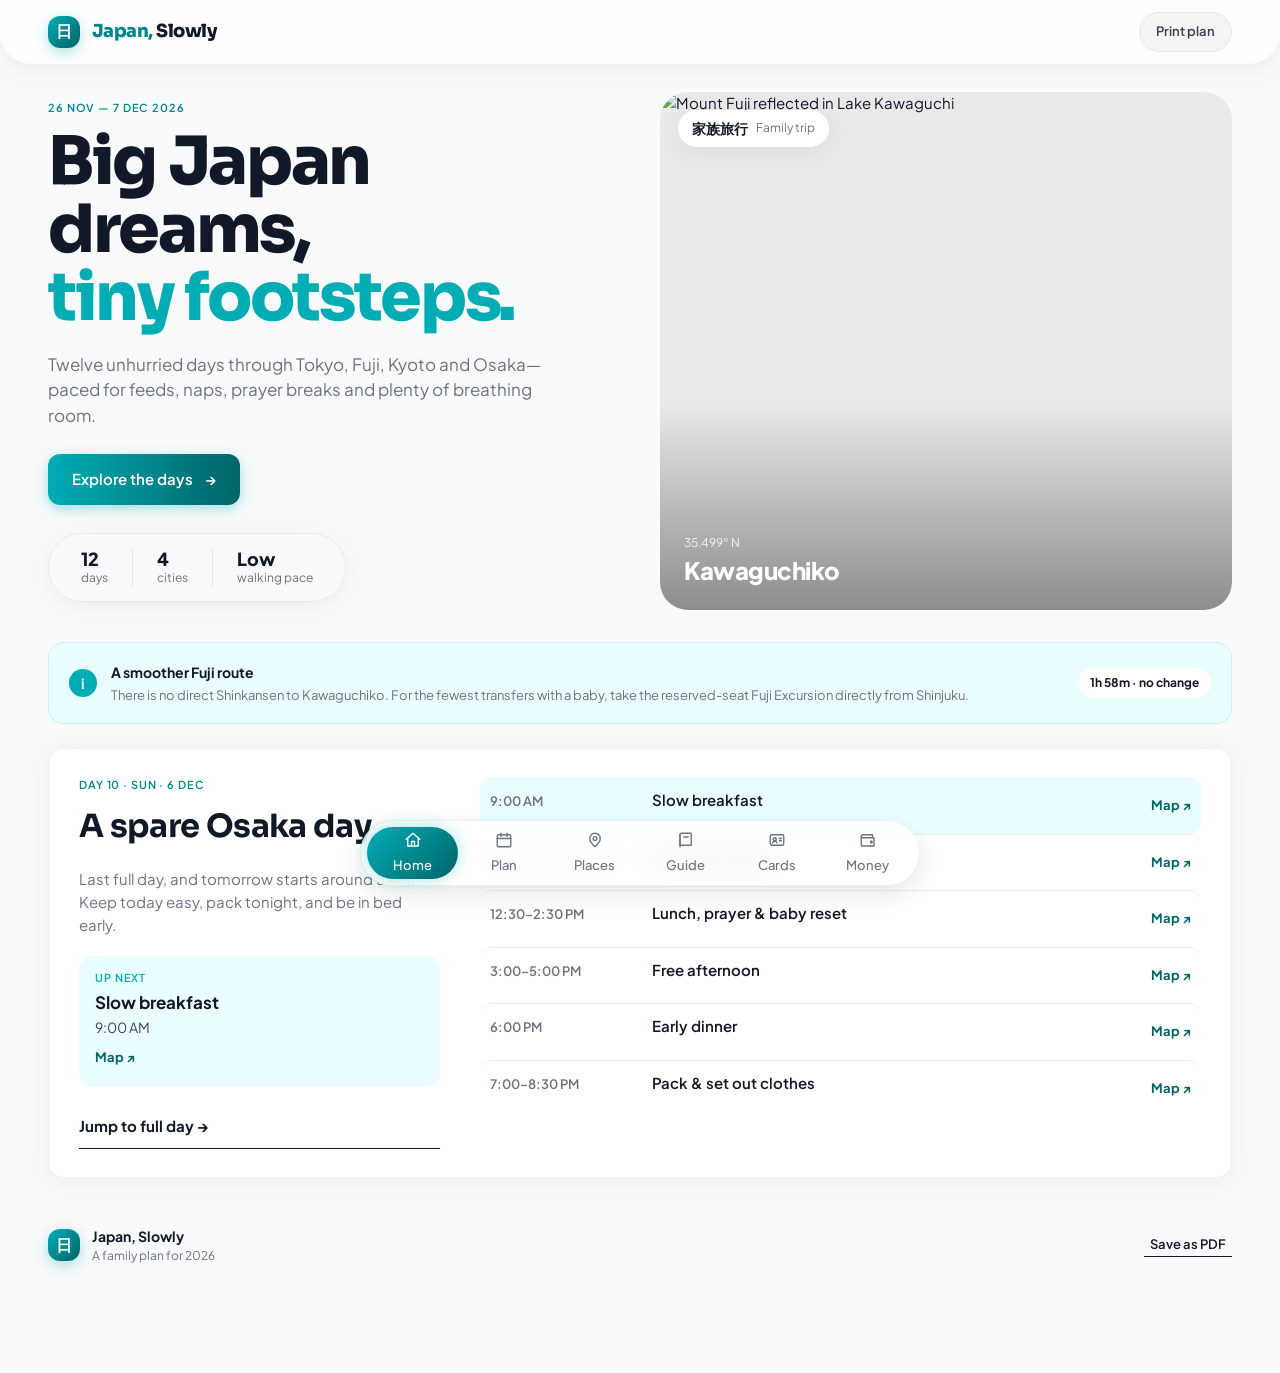
==== index.html @ 08ae342c "Sync itinerary with confirmed bookings Fix MU523 departure (9:10 AM), terminals, Kyoto check-in meth" ====
<!DOCTYPE html>
<html lang="en">
<head>
  <meta charset="UTF-8">
  <meta name="viewport" content="width=device-width, initial-scale=1.0">
  <meta name="description" content="A relaxed, baby-friendly Japan family itinerary for Tokyo, Mount Fuji, Kyoto and Osaka.">
  <title>Japan, Slowly — Family Itinerary</title>
  <link rel="preconnect" href="https://fonts.googleapis.com">
  <link rel="preconnect" href="https://fonts.gstatic.com" crossorigin>
  <link href="https://fonts.googleapis.com/css2?family=Plus+Jakarta+Sans:wght@400;500;600;700;800&family=Sora:wght@600;700;800&display=swap" rel="stylesheet">
  <link rel="stylesheet" href="styles.css">
  <link rel="stylesheet" href="today.css">
  <link rel="stylesheet" href="cards.css">
  <link rel="stylesheet" href="expenses.css">
  <link rel="stylesheet" href="pwa.css">
  <link rel="stylesheet" href="nav.css">
  <link rel="stylesheet" href="https://unpkg.com/leaflet@1.9.4/dist/leaflet.css">
  <link rel="stylesheet" href="https://unpkg.com/maplibre-gl@4.7.1/dist/maplibre-gl.css">
  <link rel="stylesheet" href="ds.css">
  <link rel="stylesheet" href="map.css">
  <link rel="manifest" href="manifest.webmanifest">
  <meta name="theme-color" content="#ffffff">
  <link rel="apple-touch-icon" href="icons/icon-180.png">
  <meta name="apple-mobile-web-app-capable" content="yes">
  <meta name="apple-mobile-web-app-title" content="Japan, Slowly">
</head>
<body>
  <header class="site-header">
    <a class="brand" href="#home" aria-label="Japan, Slowly home">
      <span class="brand-mark">日</span>
      <span class="brand-word"><b>Japan,</b> Slowly</span>
    </a>
    <nav aria-label="Primary navigation">
      <button class="print-button" type="button" data-print>Print plan</button>
    </nav>
  </header>

  <main id="top">
    <div class="page" id="page-home" data-page="home" tabindex="-1" hidden>
    <section class="hero">
      <div class="hero-copy">
        <p class="eyebrow"><span></span> 26 Nov — 7 Dec 2026</p>
        <h1>Big Japan dreams,<br><em>tiny footsteps.</em></h1>
        <p class="hero-intro">Twelve unhurried days through Tokyo, Fuji, Kyoto and Osaka—paced for feeds, naps, prayer breaks and plenty of breathing room.</p>
        <div class="hero-actions">
          <a class="primary-button" href="#plan">Explore the days <span aria-hidden="true">→</span></a>
        </div>
        <dl class="trip-stats">
          <div><dt>12</dt><dd>days</dd></div>
          <div><dt>4</dt><dd>cities</dd></div>
          <div><dt>Low</dt><dd>walking pace</dd></div>
        </dl>
      </div>
      <div class="hero-visual">
        <img src="https://unsplash.com/photos/J_7o0_1S-PM/download?force=true&w=1500" alt="Mount Fuji reflected in Lake Kawaguchi" fetchpriority="high">
        <div class="stamp" aria-hidden="true"><span>家族旅行</span><small>Family trip</small></div>
        <div class="photo-label"><span>35.499° N</span><strong>Kawaguchiko</strong></div>
      </div>
    </section>

    <section class="notice" aria-label="Important route correction">
      <span class="notice-icon" aria-hidden="true">i</span>
      <div><strong>A smoother Fuji route</strong><p>There is no direct Shinkansen to Kawaguchiko. For the fewest transfers with a baby, take the reserved-seat Fuji Excursion directly from Shinjuku.</p></div>
      <span class="notice-meta">1h 58m · no change</span>
    </section>

    <section class="today-section" id="today" data-today-root></section>

    </div>

    <div class="page" id="page-plan" data-page="plan" tabindex="-1" hidden>
    <section class="itinerary-section" id="itinerary">
      <div class="section-heading">
        <div><p class="eyebrow"><span></span> Your day-by-day</p><h2>Room to wander.<br>Time to rest.</h2></div>
        <p>Pick a day, or swipe left and right. Timings are intentionally generous, with one main area at a time and built-in reset windows.</p>
      </div>

      <div class="day-picker">
        <div class="rail-wrap">
          <button type="button" class="rail-arrow rail-prev" data-rail-prev aria-label="Show earlier days" hidden>‹</button>
          <div class="day-rail" data-day-rail role="tablist" aria-label="Choose a day"></div>
          <button type="button" class="rail-arrow rail-next" data-rail-next aria-label="Show later days">›</button>
        </div>
        <p class="rail-hint" data-rail-hint><span class="hint-hand" aria-hidden="true">👆</span> Swipe sideways or tap the arrows to see all 12 days</p>
      </div>

      <div class="days-list" data-days></div>

      <div class="day-pager">
        <button type="button" class="pager-btn" data-day-prev>← Previous day</button>
        <span class="pager-count" data-day-count aria-live="polite"></span>
        <button type="button" class="pager-btn pager-next" data-day-next>Next day →</button>
      </div>
    </section>

    </div>

    <div class="page" id="page-places" data-page="places" tabindex="-1" hidden>
    <section class="places-section" id="places">
      <div class="section-heading">
        <div><p class="eyebrow"><span></span> Choose your own adventure</p><h2>Save now.<br>Decide later.</h2></div>
        <p>Browse every main stop plus optional ideas for free time. Save favourites on this device, then choose only what suits the weather, energy and baby’s rhythm that day.</p>
      </div>

      <div class="place-controls">
        <div class="control-group" role="group" aria-label="Filter places by destination">
          <span>Destination</span>
          <button class="place-filter active" type="button" data-place-region="all">All</button>
          <button class="place-filter" type="button" data-place-region="tokyo">Tokyo</button>
          <button class="place-filter" type="button" data-place-region="fuji">Fuji</button>
          <button class="place-filter" type="button" data-place-region="kyoto">Kyoto</button>
          <button class="place-filter" type="button" data-place-region="osaka">Osaka</button>
          <button class="place-filter" type="button" data-place-region="nara">Nara</button>
        </div>
        <div class="control-group" role="group" aria-label="Filter places by trip fit">
          <span>Show me</span>
          <button class="place-filter active" type="button" data-place-kind="all">Everything</button>
          <button class="place-filter" type="button" data-place-kind="planned">In the plan</button>
          <button class="place-filter" type="button" data-place-kind="spare">If there’s time</button>
          <button class="place-filter" type="button" data-place-kind="rain">Rainy day</button>
          <button class="place-filter" type="button" data-place-kind="saved">Saved</button>
        </div>
        <p class="saved-total" aria-live="polite"><strong data-saved-count>0</strong> places saved</p>
      </div>

      <div class="decision-strip">
        <article><span>Good energy</span><p>Choose one major sight plus one nearby café, park or shopping stop.</p></article>
        <article><span>Rainy day</span><p>Filter “Rainy day” and favour stations, museums, malls and department-store baby rooms.</p></article>
        <article><span>Tired day</span><p>Pick the closest saved place—or skip sightseeing. The buffer days are allowed to stay empty.</p></article>
      </div>

      <div class="places-grid" data-places></div>
      <p class="places-empty" data-places-empty hidden>No places match these filters yet. Try another destination or view everything.</p>
    </section>

    </div>

    <div class="page" id="page-guide" data-page="guide" tabindex="-1" hidden>
    <section class="tickets-section" id="tickets">
      <div class="section-heading">
        <div><p class="eyebrow"><span></span> Tickets to book</p><h2>Book early.<br>Board easily.</h2></div>
        <p>Every reserved-seat ride on your trip, with what to book, where, and roughly when sales open. Sales windows are usually one month ahead; confirm each on the booking site.</p>
      </div>
      <div class="ticket-grid">
        <article class="ticket-card"><span class="ticket-date">Fri 27 Nov · Day 01</span><h3>Narita T2 → Nippori</h3><span class="ticket-badge buy">Buy on the day</span><p><strong>Keisei Skyliner</strong>, about 40 minutes to Nippori, then the JR Joban Line to Kameari. Buy at the Keisei counter in the arrivals hall, or book online first. Every seat is reserved, so ask for seats together.</p></article>
        <article class="ticket-card"><span class="ticket-date">Tue 1 Dec · Day 05</span><h3>Shinjuku → Kawaguchiko</h3><span class="ticket-badge now">Book now</span><p><strong>Fuji Excursion</strong>, 9:30 AM, about 2 hours, reserved seats only. Book on JR East Train Reservation (sales open about one month ahead). Board at JR Shinjuku Station and allow 20 minutes to find the platform.</p></article>
        <article class="ticket-card"><span class="ticket-date">Tue 1 Dec · Day 05</span><h3>Rental car at Kawaguchiko</h3><span class="ticket-badge now">Book now</span><p><strong>Toyota Rent a Car.</strong> Reserve a 7-seat van with an infant seat and ETC card, and bring an International Driving Permit or Japanese licence translation. Return it at Kawaguchiko on 2 Dec.</p></article>
        <article class="ticket-card"><span class="ticket-date">Wed 2 Dec · Day 06</span><h3>Kawaguchiko → Mishima bus</h3><span class="ticket-badge now">Book now</span><p><strong>Fujikyu highway bus.</strong> About 1 h 30 min, adult ¥2,500 on the web (¥2,700 elsewhere). Every seat is reserved and sales open one month ahead, which is 2 Nov. Book on Fujiyama Connect, call 0555-73-8181, or use the counter at Kawaguchiko Station. One bag per person goes under the floor. Reserve a seat for the baby.</p></article>
        <article class="ticket-card"><span class="ticket-date">Wed 2 Dec · Day 06</span><h3>Mishima → Kyoto</h3><span class="ticket-badge now">Book now</span><p><strong>Tokaido Shinkansen.</strong> Book reserved seats on SmartEX or the JR Central site, usually opening about one month ahead. Pick a Hikari if one stops at Mishima; Kodama is slower. Reserve seats with luggage space.</p></article>
        <article class="ticket-card"><span class="ticket-date">Fri 4 Dec · Day 08</span><h3>Kyoto → Osaka</h3><span class="ticket-badge day">Buy on the day</span><p><strong>JR Special Rapid</strong> from Kyoto Station, about 30 minutes, no reservation. Or take the Shinkansen to Shin-Osaka for about 15 minutes. Use the Suica card for either.</p></article>
        <article class="ticket-card"><span class="ticket-date">Mon 7 Dec · Day 11</span><h3>Shin-Osaka → Tokyo</h3><span class="ticket-badge now">Book now</span><p><strong>Nozomi, 6:30–7:00 AM</strong>, about 2.5 hours, roughly ¥14,000 each. Book on SmartEX when sales open, and reserve seats with luggage space.</p></article>
        <article class="ticket-card"><span class="ticket-date">Mon 7 Dec · Day 11</span><h3>Tokyo → Narita</h3><span class="ticket-badge now">Book now</span><p><strong>Narita Express</strong>, about 1 hour, all seats reserved. Book on JR East Train Reservation, or buy at Tokyo Station if seats remain. Pick a train that reaches the airport by about 10:50 AM.</p></article>
        <article class="ticket-card ticket-wide"><span class="ticket-date">Everywhere</span><h3>Suica, platforms and lifts</h3><span class="ticket-badge day">Set up before you fly</span><p>Add a Suica to your phone wallet if it supports it, or buy a physical IC card at the airport. Use Google Maps for the exact platform and the nearest lift, and ask station staff for the accessible gate when you have the stroller. Shinkansen stroller space is limited, so keep the stroller folded.</p></article>
      </div>
    </section>

    <section class="slow-travel" id="essentials">
      <div class="slow-image">
        <img src="https://unsplash.com/photos/K56tCmPIZnI/download?force=true&w=1200" alt="Sensoji Temple illuminated at dusk" loading="lazy">
        <p>Asakusa after the crowds</p>
      </div>
      <div class="slow-copy">
        <p class="eyebrow light"><span></span> The family rhythm</p>
        <h2>Slow is the<br>secret ingredient.</h2>
        <p>A comfortable day with a baby is a successful day. These are the guardrails built into your plan.</p>
        <div class="principles">
          <article><span>01</span><div><h3>One neighbourhood</h3><p>Keep each half-day in one area. Use a taxi for the last kilometre when everyone is tired.</p></div></article>
          <article><span>02</span><div><h3>Reset after lunch</h3><p>Plan a 45–90 minute pause for feeding, prayer, nappy changes or a proper nap.</p></div></article>
          <article><span>03</span><div><h3>Carrier + stroller</h3><p>Bring both: stations and malls suit a stroller; shrines, stairs and crowds are easier with a carrier.</p></div></article>
          <article><span>04</span><div><h3>Warm, not bulky</h3><p>Late November is cool. Pack layers, a rain cover and a warm pram blanket for Fuji mornings.</p></div></article>
        </div>
      </div>
    </section>

    <section class="guide-section" id="travel-guide">
      <div class="section-heading">
        <div><p class="eyebrow"><span></span> Pocket travel guide</p><h2>Useful before.<br>Easy while there.</h2></div>
        <p>Keep these apps, phrases and practical notes close. Opening hours, prices and service availability can change, so reconfirm the time-sensitive details shortly before the trip.</p>
      </div>

      <div class="guide-layout">
        <article class="guide-panel">
          <p class="panel-kicker">Apps &amp; services</p>
          <div class="resource-list">
            <div><strong>Tabelog</strong><p>Japan-focused restaurant ratings and reviews; a useful companion to map apps.</p></div>
            <div><strong>Papago</strong><p>Translation app to keep alongside an offline Japanese language pack.</p></div>
            <div><strong>Japan Wi-Fi Auto-connect</strong><p>Connects to participating free public Wi-Fi hotspots.</p></div>
            <div><strong>SoftBank Wi-Fi</strong><p>Another public hotspot option; check visitor eligibility and current coverage.</p></div>
            <div><strong>Suica</strong><p>Reloadable IC transit card. Add it to Apple Wallet when the traveller’s device and payment card support it.</p></div>
            <div><strong>Visit Japan Web</strong><p>Register immigration and customs details before flying, save the QR code and keep an offline screenshot.</p><a href="https://services.digital.go.jp/en/visit-japan-web/" target="_blank" rel="noreferrer">Open official service ↗</a></div>
          </div>
        </article>

        <article class="guide-panel">
          <p class="panel-kicker">Japanese phrases</p>
          <div class="phrase-list">
            <div><span>Yes</span><strong>はい</strong><small>Hai</small></div>
            <div><span>Yes, please</span><strong>はい、お願いします</strong><small>Hai, onegaishimasu</small></div>
            <div><span>No, thank you</span><strong>いいえ、大丈夫です</strong><small>Iie, daijōbu desu</small></div>
            <div><span>Two people</span><strong>二人です</strong><small>Futari desu</small></div>
            <div><span>Before eating</span><strong>いただきます</strong><small>Itadakimasu</small></div>
            <div><span>Thank you</span><strong>ありがとうございます</strong><small>Arigatō gozaimasu</small></div>
            <div><span>It’s delicious</span><strong>とてもおいしいです</strong><small>Totemo oishii desu</small></div>
            <div><span>Excuse me / sorry</span><strong>すみません</strong><small>Sumimasen</small></div>
          </div>
        </article>
      </div>

      <div class="tips-grid">
        <article><span>01</span><h3>Transport</h3><ul><li>Tokyo trains generally stop around midnight.</li><li>Weekday rush hours are roughly 7–9 AM and 5–7 PM; avoid them with luggage and a stroller.</li><li>Use Yamato luggage forwarding between stays. Delivery timing and cutoff vary, so confirm at the counter rather than relying on a universal 4 PM rule.</li><li>If a future route arrives at KIX, reserve the airport express before travelling; this itinerary currently arrives at Narita.</li></ul></article>
        <article><span>02</span><h3>Etiquette</h3><ul><li>Avoid walking while eating and keep voices low on public transport.</li><li>Do not tip.</li><li>Gesture with an open hand rather than pointing at people.</li><li>At many restaurants, take the bill to the front counter and place cash or a card in the payment tray.</li></ul></article>
        <article><span>03</span><h3>Money &amp; data</h3><ul><li>Carry a small coin pouch. Cards are common, but some businesses remain cash-only.</li><li>Keep a sensible arrival cash buffer rather than carrying the whole trip budget.</li><li>Set up an eSIM before departure and download offline maps.</li><li>Lunch sets can make higher-end meals more affordable.</li></ul></article>
        <article><span>04</span><h3>Practical</h3><ul><li>Carry your passport when planning tax-free purchases.</li><li>From 1 November 2026, eligible purchases are paid tax-inclusive and refunded after departure checks; the old sealed-consumables rule is abolished.</li><li>Carry pocket tissues, hand towels and a small soap or sanitiser.</li><li>Tokyo Disney pricing varies by date—check the official calendar rather than budgeting from an old US$50 estimate.</li></ul></article>
      </div>

      <div class="restaurant-guide">
        <div class="subheading"><p class="panel-kicker">Food shortlist</p><h3>Saved halal-friendly stops</h3></div>
        <div class="restaurant-grid">
          <article><span>Tokyo · Kanda/Akihabara</span><h4>Halal Wagyu Karemen King</h4><p>Wagyu ramen and yakiniku sets. The saved Ginza location note was incorrect; use the current Kanda/Akihabara listing and reconfirm Friday hours and accepted payments.</p></article>
          <article><span>Tokyo · Ginza</span><h4>Tendon Itsuki Ginza</h4><p>Tempura tendon bowls at Ginza INZ 1, 2F. Saved hours are 11:00 AM–9:30 PM daily; reconfirm before visiting.</p></article>
          <article><span>Tokyo · Ginza</span><h4>Halal Gyumon Ginza</h4><p>Halal wagyu yakiniku rather than ramen. Saved hours are noon–11:00 PM daily; reserve and reconfirm access and payment options.</p></article>
          <article><span>Kyoto · Arashiyama</span><h4>Yoshiya Arashiyama</h4><p>Existing itinerary choice with halal-certified options, prayer space and wudu facilities. Reserve and reconfirm.</p></article>
        </div>
        <p class="shortlist-note"><strong>Still to shortlist:</strong> Osaka, Nara, Fuji and Nagano. Nagano is not part of the current route.</p>
      </div>

      <div class="helpful-links">
        <div><p class="panel-kicker">Useful links</p><h3>Plan, book and prepare</h3><p class="link-note">Official booking pages are used where available. Shopping links are non-affiliate examples—check fit, airline limits and local prices before buying.</p></div>
        <div class="link-group">
          <strong>Official booking &amp; planning</strong>
          <ul>
            <li><a href="https://www.eki-net.com/en/jreast-train-reservation/top/index" target="_blank" rel="noreferrer">JR East train reservations ↗</a></li>
            <li><a href="https://www.shibuya-scramble-square.com/sky/ticket/" target="_blank" rel="noreferrer">Shibuya Sky tickets ↗</a></li>
            <li><a href="https://rent.toyota.co.jp/eng/reservation/index01.aspx" target="_blank" rel="noreferrer">Toyota rental-car booking ↗</a></li>
            <li><a href="https://bus.fujikyu.co.jp/en/highway/mishima/" target="_blank" rel="noreferrer">Kawaguchiko–Mishima bus ↗</a></li>
            <li><a href="https://smart-ex.jp/en/" target="_blank" rel="noreferrer">SmartEX Shinkansen booking ↗</a></li>
            <li><a href="https://www.kuronekoyamato.co.jp/ytc/en/send/services/airport/" target="_blank" rel="noreferrer">Yamato luggage transport ↗</a></li>
            <li><a href="https://services.digital.go.jp/en/visit-japan-web/" target="_blank" rel="noreferrer">Visit Japan Web ↗</a></li>
          </ul>
        </div>
        <div class="link-group">
          <strong>Prepare &amp; buy before flying</strong>
          <ul>
            <li><a href="https://www.japan.travel/en/plan/traveling-with-children/" target="_blank" rel="noreferrer">JNTO family-travel preparation ↗</a></li>
            <li><a href="https://babylandss2.com/products/ergobaby-omni-deluxe-all-in-one-mesh-baby-carrier-newborn-to-toddler-0-4-years" target="_blank" rel="noreferrer">Supportive baby carrier example ↗</a></li>
            <li><a href="https://www.babyandcomalaysia.com.my/products/cybex-gold-2023-libelle" target="_blank" rel="noreferrer">Compact stroller example ↗</a></li>
            <li><a href="https://www.decathlon.my/p/base-layer-top-baby-ski-first-layer-warm-grey-wedze-8655669.html" target="_blank" rel="noreferrer">Baby thermal base layer ↗</a></li>
            <li><a href="https://www.decathlon.my/p/baby-ski-sledge-fleece-midwarm-blue-wedze-8590090.html" target="_blank" rel="noreferrer">Warm baby fleece ↗</a></li>
            <li><a href="https://www.muji.com/my/mujitogo/" target="_blank" rel="noreferrer">Travel organisers and pouches ↗</a></li>
          </ul>
        </div>
        <div class="link-group">
          <strong>Real family experiences</strong>
          <ul>
            <li><a href="https://www.travelcaffeine.com/japan-baby-travel-tips-infant-experience/" target="_blank" rel="noreferrer">Six weeks in Japan with a baby ↗</a></li>
            <li><a href="https://haileyoutside.com/9-day-japan-itinerary-with-kids-staying-in-tokyo-kyoto/" target="_blank" rel="noreferrer">Tokyo &amp; Kyoto with a 4-month-old ↗</a></li>
            <li><a href="https://medium.com/@goyalsandeep2k/japan-with-family-tokyo-fuji-kyoto-a-perfect-10-day-itinerary-1118596c2a68" target="_blank" rel="noreferrer">Family route: Tokyo, Fuji &amp; Kyoto ↗</a></li>
            <li><a href="https://pipingpotcurry.com/japan-itinerary/" target="_blank" rel="noreferrer">12-day family itinerary ↗</a></li>
          </ul>
        </div>
      </div>
    </section>

    <section class="checklist-section">
      <div class="section-heading compact">
        <div><p class="eyebrow"><span></span> Before you fly</p><h2>The small things<br>that save the day.</h2></div>
        <p>Your progress is saved on this device. Tick things off as bookings and packing come together.</p>
      </div>
      <div class="checklist" data-checklist></div>
    </section>

    <section class="sources">
      <details>
        <summary>Planning notes &amp; sources <span>+</span></summary>
        <div class="source-grid">
          <p><strong>Timings can change.</strong> Reconfirm restaurants, prayer rooms, transport and the weather shortly before travel. Prayer plans assume you pray Zohor + Asar and Maghrib + Isyak together (jamak) as travellers; qasar is up to you. Prayer times shown are planning windows (about ±15 min), not calculated salah times. Check Muslim Pro or JAKIM on the day. Qibla from Tokyo is about 293° (west-north-west).</p>
          <ul>
            <li><a href="https://www.jreast.co.jp/en/multi/nex/" target="_blank" rel="noreferrer">JR East · Narita Express</a></li>
            <li><a href="https://www.fujikyu-railway.jp/en/fujikaiyuu/" target="_blank" rel="noreferrer">Fujikyu · Fuji Excursion</a></li>
            <li><a href="https://gyumon-group.com/en/shop/" target="_blank" rel="noreferrer">Gyumon · official locations</a></li>
            <li><a href="https://www.ginza-inz.co.jp/en/shopinfo/itsuki/" target="_blank" rel="noreferrer">Ginza Itsuki · store details</a></li>
            <li><a href="https://www.avisrentacarjapan.com/en/guide/service/childseat" target="_blank" rel="noreferrer">Japan child-seat guidance</a></li>
          </ul>
        </div>
      </details>
    </section>
    </div>

    <div class="page" id="page-cards" data-page="cards" tabindex="-1" hidden>
    <section class="cards-section" id="cards" data-cards-root></section>

    </div>

    <div class="page" id="page-money" data-page="money" tabindex="-1" hidden>
    <section class="expenses-section" id="expenses" data-expenses-root></section>

    </div>
  </main>

  <footer>
    <div><span class="brand-mark">日</span><p><strong>Japan, Slowly</strong><br>A family plan for 2026</p></div>
    <button type="button" data-print>Save as PDF</button>
  </footer>

  <nav class="app-nav" aria-label="Main">
      <a href="#home" data-nav="home"><svg viewBox="0 0 24 24" aria-hidden="true" fill="none" stroke="currentColor" stroke-width="1.8" stroke-linecap="round" stroke-linejoin="round"><path d="M3 11l9-8 9 8"/><path d="M5 10v10h14V10"/><path d="M10 20v-6h4v6"/></svg><span>Home</span></a>
      <a href="#plan" data-nav="plan"><svg viewBox="0 0 24 24" aria-hidden="true" fill="none" stroke="currentColor" stroke-width="1.8" stroke-linecap="round" stroke-linejoin="round"><rect x="3" y="5" width="18" height="16" rx="2"/><path d="M3 10h18M8 3v4M16 3v4"/></svg><span>Plan</span></a>
      <a href="#places" data-nav="places"><svg viewBox="0 0 24 24" aria-hidden="true" fill="none" stroke="currentColor" stroke-width="1.8" stroke-linecap="round" stroke-linejoin="round"><path d="M12 21s7-6.2 7-11a7 7 0 10-14 0c0 4.8 7 11 7 11z"/><circle cx="12" cy="10" r="2.5"/></svg><span>Places</span></a>
      <a href="#guide" data-nav="guide"><svg viewBox="0 0 24 24" aria-hidden="true" fill="none" stroke="currentColor" stroke-width="1.8" stroke-linecap="round" stroke-linejoin="round"><path d="M4 5a2 2 0 012-2h13v16H6a2 2 0 00-2 2z"/><path d="M4 19V5M9 8h6"/></svg><span>Guide</span></a>
      <a href="#cards" data-nav="cards"><svg viewBox="0 0 24 24" aria-hidden="true" fill="none" stroke="currentColor" stroke-width="1.8" stroke-linecap="round" stroke-linejoin="round"><rect x="3" y="5" width="18" height="14" rx="2"/><circle cx="9" cy="11" r="2"/><path d="M6 16c.6-1.6 1.8-2.3 3-2.3s2.4.7 3 2.3M15 10h3M15 13h3"/></svg><span>Cards</span></a>
      <a href="#money" data-nav="money"><svg viewBox="0 0 24 24" aria-hidden="true" fill="none" stroke="currentColor" stroke-width="1.8" stroke-linecap="round" stroke-linejoin="round"><path d="M3 7a2 2 0 012-2h13v4"/><path d="M3 7v11a2 2 0 002 2h15V9H5a2 2 0 01-2-2z"/><circle cx="16.5" cy="14.5" r="1.2"/></svg><span>Money</span></a>
  </nav>

  <script src="https://unpkg.com/leaflet@1.9.4/dist/leaflet.js"></script>
  <script src="https://unpkg.com/maplibre-gl@4.7.1/dist/maplibre-gl.js"></script>
  <script src="https://unpkg.com/@maplibre/maplibre-gl-leaflet@0.0.22/leaflet-maplibre-gl.js"></script>
  <script src="geo.js"></script>
  <script src="photos.js"></script>
  <script src="routes.js"></script>
  <script src="map.js"></script>
  <script src="guide.js"></script>
  <script src="script.js"></script>
  <script src="today.js"></script>
  <script src="cards.js"></script>
  <script src="expenses.js"></script>
  <script src="pwa.js"></script>
  <script src="router.js"></script>
</body>
</html>
---- styles.css ----
/* Airbnb-style look: white canvas, red accent, rounded cards, soft shadows. */
:root {
  --ink: #222222;
  --muted: #6a6a6a;
  --paper: #ffffff;
  --card: #ffffff;
  --line: #ebebeb;
  --orange: #ff385c;
  --orange-dark: #e31c5f;
  --orange-soft: #fff1f3;
  --green: #222222;
  --sage: #f7f7f7;
  --shadow: 0 2px 16px rgba(0, 0, 0, .1);
  --shadow-sm: 0 1px 2px rgba(0, 0, 0, .08), 0 4px 12px rgba(0, 0, 0, .05);
  --radius: 16px;
  --serif: "Inter", system-ui, -apple-system, "Segoe UI", sans-serif;
  --sans: "Inter", system-ui, -apple-system, "Segoe UI", sans-serif;
}

* { box-sizing: border-box; }
html { scroll-behavior: smooth; -webkit-text-size-adjust: 100%; }
body { margin: 0; color: var(--ink); background: var(--paper); font-family: var(--sans); font-size: 15px; line-height: 1.5; }
button, a { font: inherit; }
button { color: inherit; }
a { color: inherit; }
img { display: block; width: 100%; }

/* ---------- header ---------- */
.site-header {
  position: sticky;
  z-index: 40;
  top: 0;
  display: flex;
  align-items: center;
  justify-content: space-between;
  padding: calc(12px + env(safe-area-inset-top)) clamp(16px, 4vw, 48px) 12px;
  background: rgba(255, 255, 255, .92);
  border-bottom: 1px solid var(--line);
  -webkit-backdrop-filter: blur(14px);
  backdrop-filter: blur(14px);
}
.brand, .site-header nav { display: flex; align-items: center; gap: 12px; }
.brand { text-decoration: none; color: var(--orange); font-size: 18px; font-weight: 800; letter-spacing: -.03em; }
.brand-mark { display: grid; width: 32px; height: 32px; place-items: center; color: white; background: var(--orange); border-radius: 10px; font-size: 16px; font-weight: 700; }
.print-button { padding: 9px 16px; color: var(--ink); border: 1px solid var(--line); border-radius: 100px; background: white; cursor: pointer; font-size: 13px; font-weight: 600; }
.print-button:hover { background: var(--sage); }

/* ---------- shared ---------- */
.page { max-width: 1240px; margin: 0 auto; }
.eyebrow { display: flex; align-items: center; gap: 8px; margin: 0 0 12px; color: var(--orange); font-size: 13px; font-weight: 700; }
.eyebrow span { display: none; }
.eyebrow.light { color: var(--orange); }
.section-heading { display: grid; align-items: end; gap: 24px 60px; margin-bottom: 28px; grid-template-columns: 1fr minmax(260px, 420px); }
.section-heading h2, .slow-copy h2 { margin: 0; font-size: clamp(28px, 3.4vw, 40px); font-weight: 800; letter-spacing: -.035em; line-height: 1.1; }
.section-heading > p { margin: 0; color: var(--muted); font-size: 15px; }
.itinerary-section, .places-section, .checklist-section, .guide-section { padding: 36px clamp(16px, 4vw, 48px) 24px; }

/* ---------- home / hero ---------- */
.hero { display: grid; align-items: stretch; gap: 40px; padding: 28px clamp(16px, 4vw, 48px) 8px; grid-template-columns: 1fr 1fr; background: white; }
.hero-copy { display: flex; flex-direction: column; justify-content: center; padding: 8px 0; color: var(--ink); }
.hero h1 { margin: 0; max-width: 620px; font-size: clamp(38px, 5.2vw, 68px); font-weight: 800; letter-spacing: -.045em; line-height: 1.02; }
.hero h1 em { color: var(--orange); font-style: normal; font-weight: 800; }
.hero-intro { max-width: 520px; margin: 20px 0 26px; color: var(--muted); font-size: 17px; }
.hero-actions { display: flex; align-items: center; gap: 16px; }
.primary-button { display: inline-flex; align-items: center; gap: 12px; padding: 14px 24px; color: white; background: linear-gradient(90deg, #e61e4d, #e31c5f 50%, #d70466); border-radius: 12px; text-decoration: none; font-size: 15px; font-weight: 700; transition: transform .15s; }
.primary-button:active { transform: scale(.97); }
.text-button { padding: 12px 0; color: var(--ink); border: 0; border-bottom: 1px solid var(--ink); background: none; cursor: pointer; font-size: 14px; font-weight: 600; }
.trip-stats { display: flex; width: fit-content; margin: 28px 0 0; padding: 14px 8px; border: 1px solid var(--line); border-radius: 100px; box-shadow: var(--shadow-sm); }
.trip-stats div { padding: 0 24px; }
.trip-stats div + div { border-left: 1px solid var(--line); }
.trip-stats dt { font-size: 18px; font-weight: 800; line-height: 1.2; }
.trip-stats dd { margin: 0; color: var(--muted); font-size: 12px; }
.hero-visual { position: relative; overflow: hidden; min-height: 480px; border-radius: 28px; background: #e9e9e9; }
.hero-visual::after { position: absolute; inset: 0; background: linear-gradient(0deg, rgba(0,0,0,.4), transparent 40%); content: ""; }
.hero-visual img { width: 100%; height: 100%; object-fit: cover; }
.stamp { position: absolute; z-index: 2; top: 18px; left: 18px; display: flex; align-items: center; gap: 8px; padding: 8px 14px; color: var(--ink); background: white; border-radius: 100px; box-shadow: var(--shadow-sm); }
.stamp span { font-size: 14px; font-weight: 700; }
.stamp small { color: var(--muted); font-size: 12px; letter-spacing: 0; text-transform: none; }
.photo-label { position: absolute; z-index: 2; bottom: 22px; left: 24px; display: flex; flex-direction: column; color: white; }
.photo-label span { font-size: 12px; opacity: .85; }
.photo-label strong { font-size: 24px; font-weight: 800; letter-spacing: -.02em; }

.notice { display: grid; align-items: center; gap: 14px; margin: 24px clamp(16px, 4vw, 48px) 0; padding: 18px 20px; grid-template-columns: auto 1fr auto; color: var(--ink); background: var(--orange-soft); border-radius: var(--radius); }
.notice-icon { display: grid; width: 28px; height: 28px; place-items: center; color: white; background: var(--orange); border-radius: 50%; font-size: 14px; font-weight: 700; }
.notice strong { font-size: 14px; }
.notice p { margin: 2px 0 0; color: var(--muted); font-size: 13px; }
.notice-meta { padding: 6px 12px; background: white; border-radius: 100px; font-size: 12px; font-weight: 700; white-space: nowrap; }

/* ---------- plan: day picker ---------- */
.day-picker { position: sticky; z-index: 30; top: calc(57px + env(safe-area-inset-top)); margin: 0 calc(-1 * clamp(16px, 4vw, 48px)) 24px; padding: 10px clamp(16px, 4vw, 48px); background: rgba(255, 255, 255, .95); border-bottom: 1px solid var(--line); -webkit-backdrop-filter: blur(14px); backdrop-filter: blur(14px); }
.day-rail { display: flex; gap: 10px; overflow-x: auto; padding: 2px 2px 4px; scroll-snap-type: x proximity; scrollbar-width: none; }
.day-rail::-webkit-scrollbar { display: none; }
.day-chip { display: flex; flex: 0 0 auto; flex-direction: column; gap: 1px; min-width: 92px; min-height: 68px; padding: 10px 14px; border: 1px solid var(--line); border-radius: 16px; background: white; text-align: left; cursor: pointer; scroll-snap-align: center; transition: border-color .15s, box-shadow .15s, background .15s; }
.day-chip:hover { border-color: var(--ink); }
.day-chip .chip-num { color: var(--muted); font-size: 11px; font-weight: 600; }
.day-chip strong { font-size: 15px; font-weight: 700; white-space: nowrap; }
.day-chip .chip-place { color: var(--muted); font-size: 12px; }
.day-chip.active { color: white; border-color: var(--ink); background: var(--ink); }
.day-chip.active .chip-num, .day-chip.active .chip-place { color: rgba(255,255,255,.75); }

.days-list { min-height: 200px; }
.day-card[hidden] { display: none; }
.day-head { margin-bottom: 18px; }
.day-number { color: var(--orange); font-size: 13px; font-weight: 700; }
.day-title { margin: 4px 0 0; font-size: clamp(26px, 4vw, 38px); font-weight: 800; letter-spacing: -.035em; line-height: 1.1; }
.day-content > span[aria-hidden] { display: none; }
.day-photo { position: relative; overflow: hidden; height: clamp(220px, 38vw, 400px); margin: 0 0 20px; border-radius: 24px; background: #e9e9e9; }
.day-photo::after { position: absolute; inset: 45% 0 0; background: linear-gradient(transparent, rgba(0,0,0,.55)); content: ""; }
.day-photo img { height: 100%; object-fit: cover; }
.day-photo figcaption { position: absolute; z-index: 1; right: 20px; bottom: 16px; left: 20px; display: flex; align-items: end; justify-content: space-between; gap: 15px; color: white; }
.day-photo figcaption span { font-size: 18px; font-weight: 700; }
.day-photo figcaption a { flex: 0 0 auto; font-size: 11px; font-weight: 600; opacity: .85; text-underline-offset: 3px; }
.day-lede { max-width: 760px; margin: 0 0 20px; color: var(--muted); font-size: 16px; }

.day-guide { display: grid; align-items: start; gap: 16px; margin: 0 0 28px; grid-template-columns: 1fr 1fr; padding: 0; background: none; border-radius: 0; }
.day-guide h4 { grid-column: auto; margin: 0 0 12px; padding: 0; color: var(--ink); font-size: 17px; font-weight: 700; letter-spacing: -.01em; text-transform: none; }
.day-guide h4:not(:first-child) { margin-top: 0; }
.day-guide > * { min-width: 0; }
.guide-block { padding: 20px; background: white; border: 1px solid var(--line); border-radius: var(--radius); box-shadow: var(--shadow-sm); }
.guide-legs, .guide-solat { margin: 0; padding: 0; list-style: none; font-size: 14px; }
.guide-legs li, .guide-solat li { position: relative; margin: 0; padding: 12px 0 12px 22px; border-top: 1px solid var(--line); }
.guide-legs li:first-child, .guide-solat li:first-child { border-top: 0; padding-top: 2px; }
.guide-legs li::before, .guide-solat li::before { position: absolute; top: 18px; left: 2px; width: 8px; height: 8px; border-radius: 50%; background: var(--orange); content: ""; }
.guide-legs li:first-child::before, .guide-solat li:first-child::before { top: 8px; }
.guide-legs li > span { display: block; color: var(--muted); }
.guide-legs .guide-mode { margin: 2px 0; color: var(--orange-dark); font-weight: 600; font-size: 13px; }

.timeline-title { margin: 0 0 6px; font-size: 20px; font-weight: 800; letter-spacing: -.02em; }
.timeline { position: relative; border: 1px solid var(--line); border-radius: var(--radius); background: white; box-shadow: var(--shadow-sm); }
.event { display: grid; gap: 18px; padding: 16px 20px; grid-template-columns: 112px 1fr; border-top: 1px solid var(--line); }
.event:first-child { border-top: 0; }
.event-time { padding-top: 2px; color: var(--ink); font-size: 13px; font-weight: 700; line-height: 1.35; }
.event-info h4 { margin: 0; font-size: 16px; font-weight: 700; }
.event-info p { margin: 4px 0 0; color: var(--muted); font-size: 14px; }
.event-meta { display: flex; align-items: center; flex-wrap: wrap; gap: 8px; margin-top: 10px; }
.event-tag { display: inline-block; padding: 4px 10px; color: var(--ink); background: var(--sage); border: 1px solid var(--line); border-radius: 100px; font-size: 12px; font-weight: 600; }
.event-link { padding: 4px 10px; color: var(--orange-dark); background: var(--orange-soft); border-radius: 100px; font-size: 12px; font-weight: 700; text-decoration: none; }
.day-tip { display: flex; align-items: flex-start; gap: 12px; margin-top: 18px; padding: 16px 18px; color: var(--ink); background: var(--sage); border-radius: var(--radius); font-size: 14px; }
.day-tip strong { color: var(--ink); white-space: nowrap; }

.day-pager { display: flex; align-items: center; justify-content: space-between; gap: 12px; margin: 28px 0 8px; padding-top: 18px; border-top: 1px solid var(--line); }
.pager-btn { min-height: 48px; padding: 0 20px; color: var(--ink); border: 1px solid var(--ink); border-radius: 12px; background: white; cursor: pointer; font-size: 14px; font-weight: 700; }
.pager-btn:disabled { opacity: .3; cursor: not-allowed; }
.pager-next:not(:disabled) { color: white; border-color: transparent; background: linear-gradient(90deg, #e61e4d, #e31c5f 50%, #d70466); }
.pager-count { color: var(--muted); font-size: 13px; font-weight: 600; text-align: center; }

/* ---------- places ---------- */
.place-controls { position: relative; display: flex; flex-direction: column; gap: 12px; margin-bottom: 20px; padding: 18px 150px 18px 20px; border: 1px solid var(--line); border-radius: var(--radius); background: white; box-shadow: var(--shadow-sm); }
.control-group { display: flex; align-items: center; flex-wrap: wrap; gap: 8px; }
.control-group > span { width: 90px; color: var(--muted); font-size: 12px; font-weight: 600; }
.place-filter, .filter { padding: 8px 14px; border: 1px solid var(--line); border-radius: 100px; background: white; cursor: pointer; font-size: 13px; font-weight: 600; }
.place-filter:hover, .filter:hover { border-color: var(--ink); }
.place-filter.active, .filter.active { color: white; border-color: var(--ink); background: var(--ink); }
.saved-total { position: absolute; top: 50%; right: 22px; margin: 0; color: var(--muted); font-size: 12px; text-align: center; transform: translateY(-50%); }
.saved-total strong { display: block; color: var(--orange); font-size: 30px; font-weight: 800; line-height: 1; }
.decision-strip { display: grid; gap: 12px; margin-bottom: 28px; grid-template-columns: repeat(3, 1fr); color: var(--ink); background: none; }
.decision-strip article { padding: 16px 18px; background: var(--sage); border-radius: var(--radius); }
.decision-strip article + article { border-left: 0; }
.decision-strip span { color: var(--orange); font-size: 12px; font-weight: 700; letter-spacing: 0; text-transform: none; }
.decision-strip p { margin: 4px 0 0; color: var(--muted); font-size: 13px; }
.places-grid { display: grid; align-items: start; gap: 28px 20px; grid-template-columns: repeat(3, 1fr); }
.place-card { overflow: visible; border: 0; background: transparent; }
.place-card[hidden] { display: none; }
.place-image { position: relative; overflow: hidden; aspect-ratio: 4 / 3; margin: 0; border-radius: 20px; background: #e9e9e9; }
.place-image::after { position: absolute; inset: 55% 0 0; background: linear-gradient(transparent, rgba(0,0,0,.35)); content: ""; }
.place-image img { height: 100%; object-fit: cover; transition: transform .4s ease; }
.place-card:hover .place-image img { transform: scale(1.04); }
.place-image figcaption { position: absolute; z-index: 1; top: 12px; left: 12px; padding: 5px 11px; color: var(--ink); background: white; border-radius: 100px; font-size: 12px; font-weight: 700; letter-spacing: 0; text-transform: none; }
.place-image a { position: absolute; z-index: 1; right: 12px; bottom: 10px; color: white; font-size: 11px; font-weight: 600; text-underline-offset: 3px; text-transform: none; letter-spacing: 0; }
.place-body { padding: 14px 2px 0; }
.place-badges { display: flex; flex-wrap: wrap; gap: 6px; min-height: 0; }
.place-badge { padding: 3px 9px; color: var(--ink); background: var(--sage); border: 1px solid var(--line); border-radius: 100px; font-size: 11px; font-weight: 600; letter-spacing: 0; text-transform: none; }
.place-badge.spare { color: var(--orange-dark); background: var(--orange-soft); border-color: transparent; }
.place-badge.rain { color: #1a5fb4; background: #eaf2fc; border-color: transparent; }
.place-title-row { display: flex; align-items: start; justify-content: space-between; gap: 12px; margin-top: 10px; }
.place-title-row h3 { margin: 0; font-size: 18px; font-weight: 700; letter-spacing: -.01em; line-height: 1.25; }
.save-place { flex: 0 0 auto; padding: 6px 14px; border: 1px solid var(--line); border-radius: 100px; background: white; cursor: pointer; font-size: 12px; font-weight: 700; }
.save-place:hover { border-color: var(--ink); }
.save-place.saved { color: white; border-color: var(--orange); background: var(--orange); }
.place-meta { display: flex; gap: 20px; margin: 10px 0; }
.place-meta div { padding: 0; border: 0; }
.place-meta dt { color: var(--muted); font-size: 12px; font-weight: 500; letter-spacing: 0; text-transform: none; }
.place-meta dd { margin: 0; font-size: 13px; font-weight: 600; }
.place-body > p { min-height: 0; margin: 0; color: var(--muted); font-size: 14px; }
.place-note { display: flex; flex-direction: column; gap: 2px; margin-top: 12px; padding: 12px 14px; color: var(--ink); background: var(--sage); border-radius: 12px; font-size: 13px; }
.place-note strong { color: var(--ink); font-size: 12px; letter-spacing: 0; text-transform: none; }
.places-empty { padding: 50px 20px; text-align: center; color: var(--muted); border: 1px solid var(--line); border-radius: var(--radius); background: white; }

/* ---------- guide ---------- */
.slow-travel { display: grid; align-items: center; gap: 40px; padding: 36px clamp(16px, 4vw, 48px) 0; grid-template-columns: 1fr 1fr; color: var(--ink); background: white; }
.slow-image { position: relative; overflow: hidden; min-height: 460px; border-radius: 28px; }
.slow-image::after { position: absolute; inset: 0; background: linear-gradient(0deg, rgba(0,0,0,.4), transparent 45%); content: ""; }
.slow-image img { height: 100%; object-fit: cover; }
.slow-image > p { position: absolute; z-index: 1; bottom: 22px; left: 26px; margin: 0; color: white; font-size: 18px; font-weight: 700; }
.slow-copy { padding: 0; }
.slow-copy > p:not(.eyebrow) { max-width: 480px; color: var(--muted); }
.principles { margin-top: 24px; }
.principles article { display: grid; gap: 16px; padding: 16px 0; grid-template-columns: 32px 1fr; border-top: 1px solid var(--line); }
.principles article > span { padding-top: 3px; color: var(--orange); font-size: 12px; font-weight: 700; }
.principles h3 { margin: 0 0 4px; font-size: 17px; font-weight: 700; }
.principles p { margin: 0; color: var(--muted); font-size: 14px; }
.guide-layout { display: grid; gap: 16px; grid-template-columns: 1fr 1fr; }
.guide-panel { padding: 24px; border: 1px solid var(--line); border-radius: var(--radius); background: white; box-shadow: var(--shadow-sm); }
.panel-kicker { margin: 0 0 14px; color: var(--ink); font-size: 18px; font-weight: 800; letter-spacing: -.02em; text-transform: none; }
.resource-list > div { position: relative; padding: 14px 0; border-top: 1px solid var(--line); }
.resource-list strong { font-size: 15px; font-weight: 700; }
.resource-list p { margin: 3px 0 0; color: var(--muted); font-size: 14px; }
.resource-list a { display: inline-block; margin-top: 7px; color: var(--orange-dark); font-size: 13px; font-weight: 700; text-underline-offset: 3px; }
.phrase-list > div { display: grid; align-items: center; gap: 12px; padding: 12px 0; grid-template-columns: minmax(100px, 1fr) 1.2fr minmax(90px, 1fr); border-top: 1px solid var(--line); }
.phrase-list span { color: var(--muted); font-size: 13px; }
.phrase-list strong { font-size: 16px; font-weight: 700; }
.phrase-list small { color: var(--muted); font-size: 12px; }
.tips-grid { display: grid; margin-top: 16px; grid-template-columns: repeat(4, 1fr); gap: 12px; border: 0; background: none; }
.tips-grid article { padding: 22px; border: 1px solid var(--line); border-radius: var(--radius); background: white; box-shadow: var(--shadow-sm); }
.tips-grid article + article { border-left: 1px solid var(--line); }
.tips-grid article > span { color: var(--orange); font-size: 12px; font-weight: 700; }
.tips-grid h3, .subheading h3, .helpful-links h3 { margin: 8px 0 12px; font-size: 18px; font-weight: 700; }
.tips-grid ul { margin: 0; padding-left: 18px; color: var(--muted); font-size: 13px; }
.tips-grid li + li { margin-top: 8px; }
.restaurant-guide { margin-top: 48px; }
.subheading h3 { margin-top: 0; font-size: 26px; font-weight: 800; letter-spacing: -.03em; }
.restaurant-grid { display: grid; gap: 12px; grid-template-columns: repeat(2, 1fr); }
.restaurant-grid article { padding: 20px; border: 1px solid var(--line); border-radius: var(--radius); background: white; box-shadow: var(--shadow-sm); }
.restaurant-grid span { color: var(--orange); font-size: 12px; font-weight: 700; letter-spacing: 0; text-transform: none; }
.restaurant-grid h4 { margin: 6px 0 6px; font-size: 17px; font-weight: 700; }
.restaurant-grid p, .shortlist-note { margin: 0; color: var(--muted); font-size: 14px; }
.shortlist-note { margin-top: 14px; }
.helpful-links { display: grid; align-items: start; gap: 28px; margin-top: 48px; padding: 26px; grid-template-columns: repeat(3, 1fr); color: var(--ink); background: var(--sage); border-radius: 24px; }
.helpful-links > div:first-child { grid-column: 1 / -1; }
.helpful-links .panel-kicker { color: var(--orange); font-size: 13px; }
.helpful-links h3 { margin: 0; font-size: 24px; font-weight: 800; }
.link-note { max-width: 720px; margin: 8px 0 0; color: var(--muted); font-size: 13px; }
.link-group > strong { color: var(--ink); font-size: 14px; letter-spacing: 0; text-transform: none; }
.helpful-links ul { margin: 10px 0 0; padding-left: 18px; font-size: 14px; }
.helpful-links li + li { margin-top: 10px; }
.helpful-links a { color: var(--orange-dark); text-underline-offset: 3px; }

.section-heading.compact { margin-bottom: 24px; }
.checklist { display: grid; gap: 10px; grid-template-columns: repeat(2, 1fr); }
.check-item { display: flex; align-items: center; gap: 14px; padding: 16px 18px; border: 1px solid var(--line); border-radius: var(--radius); background: white; cursor: pointer; }
.check-item:hover { border-color: var(--ink); }
.check-item input { position: absolute; opacity: 0; }
.custom-check { display: grid; flex: 0 0 24px; height: 24px; place-items: center; border: 2px solid #b0b0b0; border-radius: 8px; }
.check-item input:checked + .custom-check { color: white; border-color: var(--orange); background: var(--orange); }
.check-item input:checked + .custom-check::after { content: "✓"; font-size: 13px; font-weight: 700; }
.check-item input:checked ~ span:last-child { color: #999; text-decoration: line-through; }
.check-item span:last-child { font-size: 14px; font-weight: 500; }

.sources { max-width: 1124px; margin: 24px auto 40px; padding: 0 clamp(16px, 4vw, 48px); }
.sources details { border-top: 1px solid var(--line); border-bottom: 1px solid var(--line); }
.sources summary { display: flex; justify-content: space-between; padding: 18px 0; cursor: pointer; font-size: 14px; font-weight: 700; list-style: none; }
.sources details[open] summary span { transform: rotate(45deg); }
.source-grid { display: grid; gap: 40px; padding: 8px 0 24px; grid-template-columns: 1fr 1fr; color: var(--muted); font-size: 13px; }
.source-grid p { margin: 0; }
.source-grid ul { margin: 0; padding-left: 18px; }
.source-grid a { text-underline-offset: 3px; }

footer { display: flex; align-items: center; justify-content: space-between; padding: 24px clamp(16px, 4vw, 48px); color: var(--muted); background: var(--sage); border-top: 1px solid var(--line); }
footer > div { display: flex; align-items: center; gap: 12px; }
footer p { margin: 0; color: var(--muted); font-size: 12px; }
footer p strong { color: var(--ink); font-size: 14px; }
footer button { color: var(--ink); border: 0; border-bottom: 1px solid var(--ink); background: none; cursor: pointer; font-size: 13px; font-weight: 600; }

/* ---------- touch targets ---------- */
@media screen and (max-width: 900px) {
  .brand, .print-button, .filter, .place-filter, .save-place, footer button { min-height: 44px; }
  .event-link, .resource-list a, .helpful-links a, .source-grid a, .day-photo figcaption a, .place-image a { display: inline-flex; align-items: center; min-height: 44px; }
}

/* ---------- tablet ---------- */
@media (max-width: 900px) {
  .hero { grid-template-columns: 1fr; gap: 24px; }
  .hero-visual { min-height: 360px; }
  .section-heading { gap: 12px; grid-template-columns: 1fr; }
  .places-grid { grid-template-columns: repeat(2, 1fr); }
  .place-controls { padding-right: 130px; }
  .decision-strip { grid-template-columns: 1fr; }
  .slow-travel { grid-template-columns: 1fr; }
  .slow-image { min-height: 360px; }
  .guide-layout { grid-template-columns: 1fr; }
  .tips-grid { grid-template-columns: repeat(2, 1fr); }
  .helpful-links { grid-template-columns: 1fr 1fr; }
  .checklist { grid-template-columns: 1fr; }
  .day-guide { grid-template-columns: 1fr; }
}

/* ---------- phone ---------- */
@media (max-width: 600px) {
  .brand { font-size: 16px; }
  .print-button { padding: 8px 12px; font-size: 12px; }
  .hero { padding-top: 16px; }
  .hero h1 { font-size: 38px; }
  .hero-intro { font-size: 15px; }
  .hero-visual { min-height: 300px; border-radius: 22px; }
  .trip-stats { width: 100%; padding: 12px 4px; }
  .trip-stats div { flex: 1; padding: 0 12px; }
  .notice { align-items: start; grid-template-columns: auto 1fr; }
  .notice-meta { display: none; }
  .section-heading h2, .slow-copy h2 { font-size: 28px; }
  .day-picker { top: calc(53px + env(safe-area-inset-top)); }
  .day-chip { min-width: 84px; }
  .day-photo { border-radius: 20px; }
  .timeline { border-radius: 14px; }
  .event { gap: 4px; padding: 14px 16px; grid-template-columns: 1fr; }
  .event-time { color: var(--orange-dark); font-size: 12px; }
  .pager-btn { padding: 0 14px; font-size: 13px; }
  .place-controls { padding: 16px; }
  .control-group > span { width: 100%; }
  .saved-total { position: static; display: flex; align-items: center; gap: 8px; padding-top: 2px; text-align: left; transform: none; }
  .saved-total strong { display: inline; font-size: 22px; }
  .places-grid { grid-template-columns: 1fr; }
  .slow-image { min-height: 280px; border-radius: 22px; }
  .guide-panel { padding: 18px; }
  .phrase-list > div { gap: 6px; grid-template-columns: 1fr 1.2fr; }
  .phrase-list small { grid-column: 2; }
  .tips-grid, .restaurant-grid, .helpful-links { grid-template-columns: 1fr; }
  .helpful-links > div:first-child { grid-column: auto; }
  .source-grid { gap: 20px; grid-template-columns: 1fr; }
}

/* ---------- print ---------- */
@media print {
  .site-header, .hero-visual, .hero-actions, .day-picker, .day-pager, .places-section, .slow-travel, .checklist-section, .sources, footer, .notice-icon, .app-nav { display: none !important; }
  .hero { padding: 0 0 20px; }
  .hero h1 { font-size: 40px; }
  .itinerary-section { padding: 20px 0; }
  .day-card[hidden] { display: block; break-before: page; }
  .event { break-inside: avoid; }
  .day-photo { height: 180px; }
  @page { margin: 14mm; }
}
---- today.css ----
.today-section { max-width: 760px; margin: 0 auto; padding: 0 clamp(16px, 4vw, 48px); }
.today-section[hidden] { display: none; }
.today-card { margin: 24px 0; padding: 22px 20px; color: var(--ink); background: white; border: 1px solid var(--line); border-radius: 20px; box-shadow: var(--shadow); font-family: var(--sans); }
.today-before, .today-after { color: #fff; border-color: transparent; background: linear-gradient(135deg, #ff385c, #d70466); }
.today-eyebrow { margin: 0 0 10px; color: var(--orange); font-size: 13px; font-weight: 700; }
.today-before .today-eyebrow, .today-after .today-eyebrow { color: rgba(255, 255, 255, .85); }
.today-heading { margin: 0 0 8px; font: 800 clamp(24px, 6vw, 32px)/1.15 var(--sans); letter-spacing: -.03em; }
.today-count { margin: 0; font: 700 clamp(22px, 6vw, 30px)/1.15 var(--sans); letter-spacing: -.02em; }
.today-num { margin-right: 6px; color: #fff; font-size: clamp(54px, 16vw, 84px); font-weight: 800; }
.today-sub { margin: 10px 0 0; color: var(--muted); line-height: 1.55; }
.today-before .today-sub, .today-after .today-sub { color: rgba(255, 255, 255, .88); }
.today-next { display: flex; flex-direction: column; gap: 4px; margin-top: 16px; padding: 14px 16px; color: var(--ink); background: var(--orange-soft); border-radius: 14px; }
.today-before .today-next { color: #fff; background: rgba(255, 255, 255, .18); }
.today-label { color: var(--orange); font-size: 12px; font-weight: 700; }
.today-before .today-label { color: rgba(255, 255, 255, .9); }
.today-title { font-size: 17px; font-weight: 700; line-height: 1.3; }
.today-time { font-size: 14px; opacity: .8; }
.today-map { align-self: flex-start; padding: 6px 0; color: var(--orange-dark); font-size: 13px; font-weight: 700; text-decoration: none; }
.today-map:hover { text-decoration: underline; }
.today-list { margin: 14px 0 0; padding: 0; list-style: none; }
.today-item { display: grid; grid-template-columns: 1fr auto; gap: 2px 12px; padding: 12px 10px; border-top: 1px solid var(--line); border-radius: 12px; }
.today-item-time { grid-column: 1 / -1; color: var(--muted); font-size: 12px; font-weight: 600; }
.today-item-title { font-weight: 600; line-height: 1.35; }
.today-item.is-next { background: var(--orange-soft); border-top-color: transparent; }
.today-item.is-now { background: var(--sage); border-top-color: transparent; }
.today-jump { display: inline-block; margin-top: 14px; padding: 10px 0; color: var(--ink); font-weight: 700; text-decoration: none; border-bottom: 1px solid currentColor; }
.today-jump:hover { color: var(--orange); }
@media (min-width: 640px) {
  .today-card { padding: 28px 30px; }
  .today-item { grid-template-columns: 150px 1fr auto; align-items: baseline; }
  .today-item-time { grid-column: auto; font-size: 13px; }
}
---- cards.css ----
.cards-section { max-width: 1240px; margin: 0 auto; padding: 36px clamp(16px, 4vw, 48px) 24px; background: var(--paper); }
.sc-grid { display: grid; gap: 16px; grid-template-columns: 1fr; }
@media (min-width: 720px) { .sc-grid { grid-template-columns: repeat(2, 1fr); } }
@media (min-width: 1100px) { .sc-grid { grid-template-columns: repeat(3, 1fr); } }

.sc-card { display: flex; flex-direction: column; gap: 14px; padding: 20px; background: var(--card); border: 1px solid var(--line); border-radius: 16px; box-shadow: var(--shadow-sm); cursor: pointer; }
.sc-card:hover { border-color: var(--orange); }
.sc-top { display: flex; align-items: flex-start; gap: 12px; flex-wrap: wrap; }
.sc-icon { display: grid; flex: none; width: 42px; height: 42px; place-items: center; font-size: 22px; background: var(--orange-soft); border-radius: 50%; }
.sc-top h3 { margin: 0; font-weight: 700; font-size: 20px; line-height: 1.1; }
.sc-sub { margin: 4px 0 0; color: var(--muted); font-size: 13px; }
.sc-show { margin-left: auto; min-height: 44px; padding: 8px 14px; color: white; background: var(--green); border: 0; border-radius: 100px; font-size: 13px; font-weight: 700; cursor: pointer; }

.sc-phrase { padding: 12px 0; border-top: 1px solid var(--line); }
.sc-preview > :first-child { border-top: 0; }
.sc-jp { margin: 0; font-size: 20px; font-weight: 700; line-height: 1.4; overflow-wrap: anywhere; }
.sc-ro { margin: 4px 0 0; color: var(--muted); font-size: 14px; font-style: italic; }
.sc-en { margin: 4px 0 0; font-size: 15px; }
.sc-empty { margin: 0; padding: 12px; color: var(--muted); background: var(--sage); border-radius: 6px; font-size: 14px; }
.sc-user { color: var(--orange); }

.sc-nums { display: grid; gap: 8px; margin: 0; padding: 0; list-style: none; }
.sc-nums li { display: flex; align-items: center; justify-content: space-between; gap: 12px; padding: 10px 12px; background: var(--sage); border-radius: 6px; }
.sc-num-label { font-size: 14px; font-weight: 600; }
.sc-num { font-family: var(--serif); font-size: 26px; color: var(--green); text-decoration: none; }

.sc-edit { display: grid; gap: 6px; padding-top: 12px; border-top: 1px dashed var(--line); cursor: default; }
.sc-edit label { font-size: 12px; font-weight: 700; color: var(--muted); }
.sc-edit input { width: 100%; min-height: 44px; padding: 10px 12px; font: inherit; font-size: 16px; color: var(--ink); background: white; border: 1px solid var(--line); border-radius: 6px; }
.sc-fields { display: grid; gap: 6px; }
.sc-hint { margin: 0; color: var(--muted); font-size: 12px; }
.sc-seg { display: flex; flex-wrap: wrap; gap: 6px; }
.sc-chip { min-height: 44px; padding: 6px 12px; background: white; border: 1px solid var(--line); border-radius: 100px; font-size: 13px; cursor: pointer; }
.sc-chip[aria-pressed="true"] { color: white; background: var(--green); border-color: var(--green); }

.sc-note { margin: 24px 0 0; color: var(--muted); font-size: 13px; }

/* Full-screen mode: high contrast */
.sc-lock { overflow: hidden; }
.sc-dialog { width: 100vw; max-width: none; height: 100dvh; max-height: none; margin: 0; padding: 0; color: #fff; background: #000; border: 0; }
.sc-dialog:not([open]) { display: none; }
.sc-dialog::backdrop { background: #000; }
.sc-dlg-head { position: sticky; top: 0; z-index: 1; display: flex; align-items: center; justify-content: space-between; gap: 12px; padding: 12px 16px; background: #000; border-bottom: 2px solid #fff; }
.sc-dlg-title { margin: 0; font-size: 18px; font-weight: 700; }
.sc-close { min-width: 48px; min-height: 48px; padding: 8px 18px; color: #000; background: #ffe34d; border: 0; border-radius: 100px; font-size: 18px; font-weight: 700; cursor: pointer; }
.sc-close:focus-visible { outline: 3px solid #fff; outline-offset: 2px; }
.sc-dlg-body { display: grid; gap: 8px; padding: 16px 16px 48px; max-width: 900px; margin: 0 auto; }
.sc-dialog .sc-phrase { padding: 20px 0; border-top: 2px solid #444; }
.sc-dialog .sc-dlg-body > :first-child { border-top: 0; }
.sc-dialog .sc-jp { font-size: clamp(30px, 8vw, 56px); line-height: 1.3; }
.sc-dialog .sc-ro { color: #ddd; font-size: clamp(16px, 4vw, 24px); }
.sc-dialog .sc-en { font-size: clamp(20px, 5vw, 32px); font-weight: 600; }
.sc-dialog .sc-user { color: #ffe34d; }
.sc-dialog .sc-empty { color: #fff; background: #333; font-size: 20px; }
.sc-dialog .sc-nums li { background: #222; padding: 18px 16px; }
.sc-dialog .sc-num-label { font-size: clamp(16px, 4.5vw, 24px); }
.sc-dialog .sc-num { color: #ffe34d; font-size: clamp(36px, 10vw, 64px); }
---- expenses.css ----
.expenses-section { padding: 36px clamp(16px, 4vw, 48px) 24px; }
.exp-wrap { max-width: 1200px; margin: 0 auto; }
.exp-grid { display: grid; gap: 20px; grid-template-columns: 1fr; align-items: start; }
.exp-col { display: grid; gap: 20px; min-width: 0; }
@media (min-width: 900px) { .exp-grid { grid-template-columns: minmax(300px, 400px) 1fr; } }
.exp-card { padding: 20px; background: var(--card); border: 1px solid var(--line); border-radius: 16px; box-shadow: var(--shadow-sm); min-width: 0; }
.exp-card h3 { margin: 0 0 14px; font-weight: 700; font-size: 20px; letter-spacing: -.02em; }
.exp-field { display: grid; gap: 6px; margin-bottom: 14px; min-width: 0; }
.exp-field > span { color: var(--muted); font-size: 12px; font-weight: 700; letter-spacing: .08em; text-transform: uppercase; }
.exp-row { display: grid; grid-template-columns: 1fr 1fr; gap: 12px; }
.exp-input { width: 100%; min-height: 48px; padding: 10px 12px; color: var(--ink); background: white; border: 1px solid var(--line); border-radius: 4px; font: inherit; font-size: 16px; }
.exp-input:focus-visible, .exp-btn:focus-visible, .exp-chip input:focus-visible + span { outline: 2px solid var(--orange); outline-offset: 2px; }
.exp-amount { min-height: 60px; font-size: 28px; font-weight: 700; }
.exp-preview { color: var(--muted); font-size: 13px; }
.exp-cats { display: flex; flex-wrap: wrap; gap: 8px; }
.exp-chip { position: relative; }
.exp-chip input { position: absolute; opacity: 0; inset: 0; margin: 0; cursor: pointer; }
.exp-chip span { display: inline-flex; align-items: center; min-height: 44px; padding: 0 16px; border: 1px solid var(--line); border-radius: 100px; background: white; font-size: 14px; }
.exp-chip input:checked + span { color: white; background: var(--green); border-color: var(--green); }
.exp-actions { display: flex; gap: 10px; }
.exp-btn { min-height: 48px; padding: 0 20px; color: var(--ink); background: white; border: 1px solid var(--line); border-radius: 4px; cursor: pointer; font-size: 14px; font-weight: 700; }
.exp-btn:disabled { opacity: .45; cursor: not-allowed; }
.exp-btn-primary { flex: 1; color: white; background: var(--orange); border-color: var(--orange); }
.exp-btn-danger { color: #a3281a; border-color: #e3b5ae; }
.exp-btn-link { min-height: 44px; border: 0; background: none; color: var(--orange); text-decoration: underline; }
.exp-icon { min-height: 44px; min-width: 44px; padding: 0 10px; font-size: 13px; }
.exp-error { min-height: 1.2em; margin: 0 0 8px; color: #a3281a; font-size: 13px; }
.exp-hint { margin: -4px 0 14px; color: var(--muted); font-size: 13px; }
.exp-stats { display: grid; grid-template-columns: 1fr 1fr; gap: 12px; margin-bottom: 12px; }
.exp-stat { display: grid; gap: 2px; padding: 14px; background: var(--sage); border-radius: 4px; min-width: 0; }
.exp-stat-label { color: var(--muted); font-size: 11px; font-weight: 700; letter-spacing: .1em; text-transform: uppercase; }
.exp-stat-value { font-weight: 700; font-size: clamp(22px, 5vw, 30px); overflow-wrap: anywhere; }
.exp-stat-sub { color: var(--muted); font-size: 13px; }
.exp-stat.is-over { background: var(--orange-soft); }
.exp-stat.is-over .exp-stat-value { color: #a3281a; }
.exp-bar { height: 10px; overflow: hidden; background: var(--sage); border-radius: 100px; }
.exp-bar i { display: block; height: 100%; background: var(--green); border-radius: 100px; transition: width .3s; }
.exp-bar.is-over i { background: var(--orange); }
.exp-bar-cat { height: 6px; }
.exp-bar-cat i { background: var(--orange); }
.exp-today { margin: 16px 0 8px; font-size: 14px; }
.exp-cat-list { margin: 18px 0 0; padding: 0; list-style: none; display: grid; gap: 12px; }
.exp-cat-top { display: flex; justify-content: space-between; gap: 10px; margin-bottom: 4px; font-size: 13px; }
.exp-cat-top span:last-child { color: var(--muted); text-align: right; }
.exp-empty { margin: 0; color: var(--muted); }
.exp-day { display: flex; justify-content: space-between; gap: 10px; margin-top: 18px; padding-bottom: 6px; border-bottom: 1px solid var(--line); font-size: 12px; font-weight: 700; letter-spacing: .06em; text-transform: uppercase; color: var(--muted); }
.exp-day:first-of-type { margin-top: 0; }
.exp-entries { margin: 0; padding: 0; list-style: none; }
.exp-entry { display: grid; grid-template-columns: 1fr auto; gap: 4px 12px; padding: 12px 0; border-bottom: 1px solid var(--line); }
.exp-entry-info, .exp-entry-amt { display: grid; min-width: 0; }
.exp-entry-info strong { overflow-wrap: anywhere; }
.exp-entry small, .exp-entry-amt small { color: var(--muted); }
.exp-entry-amt { text-align: right; }
.exp-entry-acts { grid-column: 1 / -1; display: flex; gap: 8px; justify-content: flex-end; }
.exp-tools { display: flex; flex-wrap: wrap; gap: 10px; }
.exp-toast { position: sticky; bottom: 12px; display: flex; align-items: center; justify-content: center; gap: 8px; width: fit-content; max-width: 100%; margin: 16px auto 0; color: white; font-size: 14px; }
.exp-toast:not(:empty) { padding: 4px 8px 4px 16px; background: var(--green); border-radius: 100px; }
.exp-toast .exp-btn-link { color: #f5dfd4; }
@media print { .expenses-section { display: none; } }
---- pwa.css ----
.pwa-banner, .pwa-toast, .pwa-ios {
  position: fixed; left: 50%; transform: translateX(-50%);
  z-index: 9999; max-width: calc(100vw - 24px);
  font: 500 14px/1.4 "Inter", system-ui, sans-serif;
  color: #fff; background: #222; border-radius: 999px;
  padding: 10px 16px; box-shadow: 0 6px 24px rgba(0,0,0,.25);
}
.pwa-banner { top: 10px; background: #00adb5; pointer-events: none; }
.pwa-toast { bottom: 16px; display: flex; gap: 12px; align-items: center; }
.pwa-ios { bottom: 16px; display: flex; gap: 12px; align-items: center; border-radius: 16px; }
.pwa-toast button, .pwa-ios button {
  font: inherit; cursor: pointer; border: 0; border-radius: 999px;
  padding: 6px 12px; color: #222; background: #fff;
}
.pwa-ios button.pwa-dismiss { background: transparent; color: #fff; padding: 4px 8px; }
[hidden].pwa-banner, [hidden].pwa-toast, [hidden].pwa-ios { display: none; }
@media print { .pwa-banner, .pwa-toast, .pwa-ios { display: none !important; } }
---- nav.css ----
/* Page switching + bottom nav (Airbnb mobile style) */
.page[hidden] { display: none; }
.page { outline: none; }
.page-enter { animation: page-in .28s cubic-bezier(.2, .7, .2, 1) both; }
@keyframes page-in { from { opacity: 0; transform: translateY(8px); } to { opacity: 1; transform: none; } }
@media (prefers-reduced-motion: reduce) { .page-enter { animation: none; } }

body { padding-bottom: calc(84px + env(safe-area-inset-bottom)); }

.app-nav {
  position: fixed;
  z-index: 50;
  right: 0;
  bottom: 0;
  left: 0;
  display: flex;
  justify-content: space-around;
  gap: 0;
  padding: 6px 4px calc(6px + env(safe-area-inset-bottom));
  background: rgba(255, 255, 255, .96);
  border-top: 1px solid var(--line);
  -webkit-backdrop-filter: blur(16px);
  backdrop-filter: blur(16px);
}
.app-nav a {
  display: grid;
  flex: 1 1 0;
  min-width: 0;
  min-height: 52px;
  place-items: center;
  align-content: center;
  gap: 2px;
  padding: 4px 2px;
  color: #717171;
  border-radius: 12px;
  text-decoration: none;
  font-size: 11px;
  font-weight: 600;
  transition: color .15s;
}
.app-nav a svg { width: 24px; height: 24px; }
.app-nav a:hover { color: var(--ink); }
.app-nav a:focus-visible { outline: 2px solid var(--orange); outline-offset: 2px; }
.app-nav a[aria-current="page"] { color: var(--orange); }

@media (min-width: 720px) {
  .app-nav { left: 50%; right: auto; bottom: 16px; width: min(560px, calc(100vw - 32px)); padding: 6px; border: 1px solid var(--line); border-radius: 100px; box-shadow: 0 8px 28px rgba(0, 0, 0, .15); transform: translateX(-50%); }
  .app-nav a { flex-direction: row; gap: 7px; font-size: 13px; border-radius: 100px; }
  .app-nav a svg { width: 18px; height: 18px; }
  .app-nav a[aria-current="page"] { color: white; background: var(--orange); }
}

.pwa-toast, .pwa-ios { bottom: calc(76px + env(safe-area-inset-bottom)); }

@media print {
  .app-nav { display: none !important; }
  .page[hidden] { display: block !important; }
  body { padding-bottom: 0; }
}
---- ds.css ----
/* Personal design system layer (light variant), applied on top of the page CSS.
   Rules: glass surfaces (translucent + blur + hairline + soft shadow), gradient primary
   buttons with accent glow, uppercase tracked "eyebrow" labels, recessed tab tracks,
   tinted pill badges, rounded-2xl cards, floating glass nav, fade-up motion.
   One accent drives everything: change --brand-500 / --brand-700 / --brand-rgb to re-skin. */

:root {
  --brand-50: #ebfeff;
  --brand-100: #ccfdff;
  --brand-200: #99faff;
  --brand-300: #66f8ff;
  --brand-500: #00adb5;
  --brand-600: #00adb5;
  --brand-700: #006469;
  --brand-800: #001b1c;
  --brand-rgb: 0, 173, 181;

  --gray-50: #f9fafb;
  --gray-100: #f3f4f6;
  --gray-200: #e5e7eb;
  --gray-500: #6b7280;
  --gray-700: #374151;
  --gray-900: #111827;

  --ink: var(--gray-900);
  --muted: var(--gray-500);
  --paper: var(--gray-50);
  --card: rgba(255, 255, 255, .9);
  --line: rgba(0, 0, 0, .07);
  --orange: var(--brand-500);
  --orange-dark: var(--brand-700);
  --orange-soft: var(--brand-50);
  --green: var(--gray-900);
  --sage: var(--gray-100);
  --shadow: 0 4px 24px rgba(0, 0, 0, .06);
  --shadow-sm: 0 4px 24px rgba(0, 0, 0, .06);
  --glow: 0 4px 14px rgba(var(--brand-rgb), .35);
  --glow-hover: 0 6px 18px rgba(var(--brand-rgb), .45);
  --sans: "Plus Jakarta Sans", system-ui, -apple-system, "Segoe UI", sans-serif;
  --serif: "Sora", system-ui, -apple-system, "Segoe UI", sans-serif;
  --display: "Sora", system-ui, -apple-system, "Segoe UI", sans-serif;
}

* { -webkit-tap-highlight-color: transparent; }
button, a, [role="button"], summary, label { touch-action: manipulation; }
button, [role="button"], summary, label, .day-chip, .check-item, .sc-card { cursor: pointer; }
body { background: var(--paper); font-family: var(--sans); -webkit-font-smoothing: antialiased; }
h1, h2, h3, .brand, .day-title { font-family: var(--display); }

::-webkit-scrollbar { width: 6px; height: 6px; }
::-webkit-scrollbar-track { background: transparent; }
::-webkit-scrollbar-thumb { background: var(--brand-200); border-radius: 4px; }
::-webkit-scrollbar-thumb:hover { background: var(--brand-500); }

/* ---------- motion ---------- */
@keyframes fade-up { from { opacity: 0; transform: translateY(8px); } to { opacity: 1; transform: none; } }
@keyframes modal-in { from { opacity: 0; transform: scale(.97) translateY(6px); } to { opacity: 1; transform: none; } }
.page-enter { animation: fade-up .3s ease-out both; }
.day-card:not([hidden]) { animation: fade-up .3s ease-out both; }
.sc-dialog[open] { animation: modal-in .18s ease-out both; }
@media (prefers-reduced-motion: reduce) { .page-enter, .day-card:not([hidden]), .sc-dialog[open] { animation: none; } }

/* ---------- eyebrow: the signature label ---------- */
.eyebrow, .eyebrow.light, .day-number, .panel-kicker, .control-group > span, .place-meta dt, .place-note strong,
.today-eyebrow, .today-label, .tips-grid article > span, .restaurant-grid span, .decision-strip span,
.principles article > span, .timeline-title, .day-guide h4, .exp-stat-label, .link-group > strong,
.saved-total, .pager-count {
  font-size: .6875rem;
  font-weight: 600;
  letter-spacing: .08em;
  text-transform: uppercase;
}
.eyebrow, .day-number, .panel-kicker, .tips-grid article > span, .restaurant-grid span, .decision-strip span, .principles article > span, .today-eyebrow { color: #00868d; }
.control-group > span, .place-meta dt, .timeline-title, .day-guide h4, .pager-count, .saved-total { color: var(--gray-500); }
.timeline-title { margin: 0 0 10px 4px; }
.day-guide h4 { margin: 0 0 8px; font-family: var(--sans); }
.place-note strong { color: var(--gray-500); }
.link-group > strong { color: var(--gray-500); }
.saved-total strong { font-family: var(--display); text-transform: none; letter-spacing: -.02em; }
.panel-kicker { font-size: .6875rem; margin-bottom: 12px; }

/* page titles: display, extrabold */
.hero h1, .section-heading h2, .slow-copy h2, .day-title, .subheading h3, .helpful-links h3 { font-family: var(--display); font-weight: 800; letter-spacing: -.035em; }
.section-heading h2, .slow-copy h2 { font-size: clamp(26px, 3vw, 36px); }
.tips-grid h3, .restaurant-grid h4, .principles h3, .today-heading, .today-count, .place-title-row h3, .event-info h4 { font-family: var(--display); font-weight: 700; letter-spacing: -.02em; }
.event-info h4 { font-size: 15px; }

/* ---------- glass surfaces ---------- */
.guide-block, .timeline, .guide-panel, .tips-grid article, .restaurant-grid article, .place-controls,
.check-item, .exp-card, .sc-card, .ticket-card, .today-card:not(.today-before):not(.today-after), .places-empty, .day-tip {
  border: 1px solid rgba(0, 0, 0, .05);
  border-radius: 16px;
  background: rgba(255, 255, 255, .9);
  box-shadow: 0 4px 24px rgba(0, 0, 0, .06);
  -webkit-backdrop-filter: blur(4px);
  backdrop-filter: blur(4px);
}
.day-tip { background: rgba(255, 255, 255, .9); }
.sc-card:hover, .check-item:hover { border-color: rgba(var(--brand-rgb), .4); }
.helpful-links, .decision-strip article { border-radius: 16px; background: var(--gray-100); box-shadow: none; }
.decision-strip article { border: 1px solid rgba(0, 0, 0, .04); }
.notice { border-radius: 16px; background: var(--brand-50); border: 1px solid rgba(var(--brand-rgb), .15); }

/* ---------- header: glassy sticky bar with split wordmark ---------- */
.site-header {
  border-bottom: 0;
  border-radius: 0 0 2rem 2rem;
  background: rgba(255, 255, 255, .8);
  box-shadow: 0 8px 24px rgba(0, 0, 0, .06);
  -webkit-backdrop-filter: blur(12px);
  backdrop-filter: blur(12px);
}
.brand { color: var(--gray-900); font-size: 1.125rem; font-weight: 800; letter-spacing: -.03em; }
.brand-word b { color: #00868d; font-weight: 800; }
.brand-mark { border-radius: 12px; background: linear-gradient(135deg, var(--brand-500), var(--brand-700)); box-shadow: var(--glow); }

/* ---------- buttons ---------- */
.primary-button, .pager-next:not(:disabled), .exp-btn-primary, .sc-show, .save-place.saved {
  color: #fff;
  border: 0;
  background: linear-gradient(90deg, var(--brand-500), var(--brand-700));
  box-shadow: var(--glow);
}
.primary-button:hover, .pager-next:not(:disabled):hover, .exp-btn-primary:hover, .sc-show:hover { box-shadow: var(--glow-hover); filter: brightness(1.05); }
.primary-button, .pager-btn, .exp-btn, .print-button, .sc-show, .sc-chip, .text-button, .save-place, .place-filter {
  transition: all .15s;
}
.primary-button:active, .pager-btn:active, .exp-btn:active, .print-button:active, .sc-show:active, .save-place:active, .place-filter:active { transform: scale(.95); }
.primary-button, .pager-btn, .exp-btn, .exp-btn-primary, .sc-show { border-radius: 12px; font-weight: 600; }
.pager-btn, .print-button, .exp-btn:not(.exp-btn-primary):not(.exp-btn-link):not(.exp-btn-danger) {
  color: var(--gray-700);
  border: 1px solid var(--gray-200);
  background: var(--gray-100);
}
.pager-btn:hover, .print-button:hover, .exp-btn:not(.exp-btn-primary):not(.exp-btn-link):hover { background: var(--gray-200); }
.pager-btn:disabled, .exp-btn:disabled { opacity: .5; cursor: not-allowed; transform: none; }
.print-button { border-radius: 100px; }
.text-button { color: var(--gray-700); border-bottom-color: var(--gray-200); }

/* ---------- tabs: recessed track, day picker ---------- */
.day-picker { background: transparent; border-bottom: 0; -webkit-backdrop-filter: none; backdrop-filter: none; padding-top: 12px; padding-bottom: 12px; }
.day-rail { gap: 4px; padding: 6px; border-radius: 16px; background: var(--gray-100); }
.day-chip { min-width: 88px; border: 0; border-radius: 12px; background: transparent; color: var(--gray-500); transition: all .15s; }
.day-chip:hover { color: var(--gray-900); background: rgba(255, 255, 255, .6); }
.day-chip .chip-num, .day-chip .chip-place { color: var(--gray-500); font-size: .6875rem; font-weight: 600; letter-spacing: .08em; text-transform: uppercase; }
.day-chip strong { color: var(--gray-700); font-family: var(--display); font-weight: 700; }
.day-chip.active { color: var(--brand-700); background: #fff; box-shadow: 0 1px 3px rgba(0, 0, 0, .1); }
.day-chip.active strong { color: var(--brand-700); }
.day-chip.active .chip-num, .day-chip.active .chip-place { color: var(--brand-600); }

/* filter pills (places) */
.place-filter, .filter { border: 1px solid var(--gray-200); border-radius: 100px; background: var(--gray-50); color: var(--gray-700); font-weight: 600; }
.place-filter:hover, .filter:hover { background: var(--gray-100); border-color: var(--gray-200); }
.place-filter.active, .filter.active { color: var(--brand-700); border-color: var(--brand-200); background: var(--brand-50); }

/* ---------- badges: tinted pills ---------- */
.event-tag { color: var(--gray-700); border: 0; border-radius: 100px; background: var(--gray-100); font-weight: 600; }
.event-link { color: var(--brand-700); border-radius: 100px; background: var(--brand-50); }
.place-badge { border: 0; border-radius: 100px; font-weight: 600; color: #047857; background: #d1fae5; }
.place-badge.spare { color: var(--brand-700); background: var(--brand-100); }
.place-badge.rain { color: #1d4ed8; background: #dbeafe; }
.place-image figcaption { border-radius: 100px; background: rgba(255, 255, 255, .9); -webkit-backdrop-filter: blur(4px); backdrop-filter: blur(4px); }
.save-place { border-radius: 100px; }

/* ---------- inputs: recessed, border-only focus ---------- */
.exp-input, .sc-edit input {
  border: 1px solid var(--gray-200);
  border-radius: 12px;
  background: var(--gray-50);
  font-size: 16px;
  transition: border-color .15s, background .15s;
}
.exp-input:focus, .exp-input:focus-visible, .sc-edit input:focus, .sc-edit input:focus-visible { outline: none; border-color: var(--brand-500); background: #fff; }
.exp-field > span, .sc-edit label { font-size: .6875rem; font-weight: 600; letter-spacing: .08em; text-transform: uppercase; color: var(--gray-500); }
.exp-chip span, .sc-chip { border-radius: 100px; border-color: var(--gray-200); background: var(--gray-50); }
.exp-chip input:checked + span, .sc-chip[aria-pressed="true"] { color: var(--brand-700); border-color: var(--brand-200); background: var(--brand-50); }
.exp-bar { background: var(--gray-100); }
.exp-bar i { background: linear-gradient(90deg, var(--brand-500), var(--brand-700)); }
.exp-stat { border-radius: 12px; background: var(--gray-100); }
.exp-toast:not(:empty) { background: var(--gray-900); }

/* ---------- today card ---------- */
.today-before, .today-after { border-radius: 16px; background: linear-gradient(135deg, var(--brand-500), var(--brand-700)); box-shadow: var(--glow); }
.today-before .today-eyebrow, .today-after .today-eyebrow, .today-before .today-label { color: rgba(255, 255, 255, .85); }

/* ---------- bottom nav: floating glass pill, gradient active ---------- */
.app-nav {
  right: auto;
  bottom: calc(14px + env(safe-area-inset-bottom));
  left: 50%;
  width: min(560px, calc(100vw - 20px));
  padding: 6px;
  transform: translateX(-50%);
  border: 1px solid rgba(0, 0, 0, .06);
  border-radius: 100px;
  background: rgba(255, 255, 255, .8);
  box-shadow: 0 8px 24px rgba(0, 0, 0, .1);
  -webkit-backdrop-filter: blur(16px);
  backdrop-filter: blur(16px);
}
.app-nav a { color: var(--gray-500); border-radius: 100px; font-weight: 500; transition: color .15s, background .15s; }
.app-nav a:hover { color: var(--gray-900); background: var(--gray-100); }
.app-nav a[aria-current="page"] { color: #fff; background: linear-gradient(135deg, var(--brand-500), var(--brand-700)); box-shadow: 0 0 16px rgba(var(--brand-rgb), .35); }

/* ---------- checklist / misc ---------- */
.check-item input:checked + .custom-check { border-color: var(--brand-500); background: linear-gradient(135deg, var(--brand-500), var(--brand-700)); }
footer { background: transparent; border-top: 0; }
.pwa-toast, .pwa-ios { border-radius: 100px; }

/* ---------- touch targets on mobile ---------- */
@media (max-width: 900px) {
  .primary-button, .pager-btn, .exp-btn, .place-filter, .save-place, .day-chip, .print-button { min-height: 44px; }
}

@media (max-width: 600px) {
  .site-header { border-radius: 0 0 1.5rem 1.5rem; }
  .day-rail { padding: 4px; }
  .day-chip { min-width: 80px; }
}

@media print {
  .site-header { box-shadow: none; }
  .guide-block, .timeline { box-shadow: none; }
}

/* ---------- tickets section ---------- */
.tickets-section { padding: 36px clamp(16px, 4vw, 48px) 8px; }
.ticket-grid { display: grid; gap: 14px; grid-template-columns: repeat(2, 1fr); }
.ticket-card { display: flex; flex-direction: column; align-items: flex-start; gap: 8px; padding: 20px; }
.ticket-wide { grid-column: 1 / -1; }
.ticket-date { color: #00868d; font-size: .6875rem; font-weight: 600; letter-spacing: .08em; text-transform: uppercase; }
.ticket-card h3 { margin: 0; font-size: 18px; font-weight: 700; letter-spacing: -.02em; }
.ticket-card p { margin: 0; color: var(--gray-500); font-size: 14px; }
.ticket-card p strong { color: var(--gray-900); }
.ticket-badge { padding: 3px 10px; border-radius: 100px; font-size: 12px; font-weight: 600; }
.ticket-badge.now { color: var(--brand-700); background: var(--brand-100); }
.ticket-badge.soon { color: #b45309; background: #fef3c7; }
.ticket-badge.buy, .ticket-badge.day { color: #047857; background: #d1fae5; }
@media (max-width: 700px) { .ticket-grid { grid-template-columns: 1fr; } }
@media print { .tickets-section { display: block; } }

/* Hide the host's "Powered by Netlify" badge iframe; it overlaps the bottom nav. */
#nl-badge-frame { display: none !important; }

/* Checklist ticks are fully round, as pills/avatars are in the design system */
.custom-check { border-radius: 50%; width: 26px; height: 26px; flex-basis: 26px; }

/* ---------- scroll affordances: edge fades, arrows, hint ---------- */
.rail-wrap { position: relative; }
.can-right:not(.can-left), .can-left:not(.can-right), .can-left.can-right { }
.day-rail.can-right:not(.can-left), .flip-row.can-right:not(.can-left), .cat-row.can-right:not(.can-left) {
  -webkit-mask-image: linear-gradient(to right, #000 calc(100% - 44px), transparent);
  mask-image: linear-gradient(to right, #000 calc(100% - 44px), transparent);
}
.day-rail.can-left:not(.can-right), .flip-row.can-left:not(.can-right), .cat-row.can-left:not(.can-right) {
  -webkit-mask-image: linear-gradient(to left, #000 calc(100% - 44px), transparent);
  mask-image: linear-gradient(to left, #000 calc(100% - 44px), transparent);
}
.day-rail.can-left.can-right, .flip-row.can-left.can-right, .cat-row.can-left.can-right {
  -webkit-mask-image: linear-gradient(to right, transparent, #000 44px, #000 calc(100% - 44px), transparent);
  mask-image: linear-gradient(to right, transparent, #000 44px, #000 calc(100% - 44px), transparent);
}
.rail-arrow { position: absolute; z-index: 5; top: 50%; display: grid; width: 36px; height: 36px; place-items: center; padding: 0 0 3px; color: var(--gray-900); border: 1px solid rgba(0, 0, 0, .08); border-radius: 50%; background: rgba(255, 255, 255, .96); box-shadow: 0 2px 10px rgba(0, 0, 0, .18); font-size: 22px; line-height: 1; transform: translateY(-50%); transition: transform .15s, box-shadow .15s; }
.rail-arrow[hidden] { display: none; }
.rail-arrow:active { transform: translateY(-50%) scale(.92); }
.rail-prev { left: 4px; }
.rail-next { right: 4px; animation: arrow-nudge 1.6s ease-in-out 3; }
@keyframes arrow-nudge { 0%, 100% { transform: translateY(-50%) translateX(0); } 50% { transform: translateY(-50%) translateX(4px); } }
.rail-hint { display: flex; align-items: center; justify-content: center; gap: 6px; margin: 8px 0 0; color: var(--gray-500); font-size: 12px; font-weight: 600; }
.rail-hint[hidden] { display: none; }
.hint-hand { display: inline-block; animation: hand-swipe 1.8s ease-in-out infinite; }
@keyframes hand-swipe { 0%, 100% { transform: translateX(-6px); } 50% { transform: translateX(8px); } }
@media (prefers-reduced-motion: reduce) { .rail-next, .hint-hand { animation: none; } }
@media (min-width: 961px) { .rail-hint { display: none; } }
@media print { .rail-arrow, .rail-hint { display: none !important; } }

/* ---------- wide screens: one fluid container, aligned header/footer, grids that add columns ---------- */
:root { --container: 1600px; --gutter: clamp(16px, 4vw, 48px); --edge: max(var(--gutter), calc((100vw - var(--container)) / 2 + var(--gutter))); }
.page { max-width: var(--container); }
.site-header { padding-left: var(--edge); padding-right: var(--edge); }
footer { padding-left: var(--edge); padding-right: var(--edge); }

/* Home: no white slab behind the hero, banners share one width */
.hero { background: transparent; }
.today-section { max-width: none; padding: 0 var(--gutter); }
.today-card { max-width: none; }
.notice { margin-left: var(--gutter); margin-right: var(--gutter); }
@media (min-width: 1100px) {
  .today-card:not(.today-before):not(.today-after) { display: grid; gap: 4px 40px; grid-template-columns: minmax(260px, 1fr) minmax(0, 2fr); align-items: start; }
  .today-card:not(.today-before):not(.today-after) > .today-eyebrow, .today-card:not(.today-before):not(.today-after) > .today-heading, .today-card:not(.today-before):not(.today-after) > .today-sub, .today-card:not(.today-before):not(.today-after) > .today-next { grid-column: 1; }
  .today-card:not(.today-before):not(.today-after) > .today-list { grid-column: 2; grid-row: 1 / span 5; margin-top: 0; }
  .today-card:not(.today-before):not(.today-after) > .today-jump { grid-column: 1; }
}
@media (min-width: 1400px) {
  .hero { gap: 64px; padding-top: 40px; }
  .hero h1 { font-size: clamp(60px, 4.4vw, 84px); max-width: 760px; }
  .hero-intro { max-width: 600px; font-size: 19px; }
  .hero-visual { min-height: 580px; border-radius: 32px; }
}

/* Plan: photo keeps a cinematic ratio instead of stretching taller than it is wide */
.day-photo { height: auto; aspect-ratio: 21 / 8; min-height: 220px; max-height: 480px; }
@media (max-width: 700px) { .day-photo { aspect-ratio: 16 / 10; max-height: none; } }
.day-guide { grid-template-columns: repeat(2, minmax(0, 1fr)); }
@media (min-width: 1500px) { .day-split { grid-template-columns: minmax(0, 4fr) minmax(0, 7fr); } .map-box { height: min(640px, calc(100dvh - 280px)); } .flip { flex-basis: 240px; } }

/* Grids add columns as the screen grows */
.places-grid { grid-template-columns: repeat(auto-fill, minmax(300px, 1fr)); }
.ticket-grid { grid-template-columns: repeat(auto-fill, minmax(340px, 1fr)); }
.tips-grid { grid-template-columns: repeat(auto-fit, minmax(240px, 1fr)); }
.restaurant-grid { grid-template-columns: repeat(auto-fill, minmax(320px, 1fr)); }
.checklist { grid-template-columns: repeat(auto-fill, minmax(380px, 1fr)); }
.sc-grid { grid-template-columns: repeat(auto-fill, minmax(340px, 1fr)); }
.exp-wrap { max-width: var(--container); }
.ticket-wide { grid-column: 1 / -1; }
@media (max-width: 700px) { .places-grid, .ticket-grid, .restaurant-grid, .checklist, .sc-grid { grid-template-columns: 1fr; } .tips-grid { grid-template-columns: 1fr; } }
@media (min-width: 701px) and (max-width: 900px) { .tips-grid { grid-template-columns: repeat(2, 1fr); } }
.sources { max-width: var(--container); }

/* ---------- wide screens, part 2: day strip hugs its chips, long cards are split or capped ---------- */
@media (min-width: 961px) {
  .day-rail { overflow-x: auto; }
  .day-chip { flex: 1 0 auto; align-items: flex-start; }
  .day-lede { max-width: 900px; }
  .day-tip { max-width: 1100px; }
}
@media (min-width: 1250px) {
  .timeline { columns: 2; column-gap: 0; }
  .timeline .event { break-inside: avoid; border-top: 0; border-bottom: 1px solid var(--line); }
  .timeline .event:last-child { border-bottom: 0; }
  .timeline .event { grid-template-columns: 104px 1fr; }
  .timeline { column-rule: 1px solid var(--line); }
  .event-info p { max-width: 62ch; }
}
.stay-card, .time-card { max-width: 560px; }
@media (max-width: 960px) { .stay-card, .time-card { max-width: none; } }
---- map.css ----
/* Day split view: left cards, right map. Uses the ds.css tokens. */
.day-split { display: grid; align-items: start; gap: 24px; margin: 0 0 28px; grid-template-columns: minmax(0, 5fr) minmax(0, 6fr); }
.split-side { display: grid; gap: 14px; min-width: 0; }
.split-map { position: sticky; top: calc(150px + env(safe-area-inset-top)); min-width: 0; }
.side-title { margin: 8px 0 0 2px; color: var(--gray-500); font-size: .6875rem; font-weight: 600; letter-spacing: .08em; text-transform: uppercase; }

/* stay card */
.stay-card { padding: 16px; border: 1px solid rgba(0, 0, 0, .05); border-radius: 16px; background: rgba(255, 255, 255, .92); box-shadow: 0 4px 24px rgba(0, 0, 0, .06); }
.stay-top { display: flex; gap: 14px; align-items: center; }
.stay-art { display: grid; flex: 0 0 76px; height: 76px; place-items: center; border-radius: 14px; background: linear-gradient(135deg, var(--brand-500), var(--brand-700)); font-size: 34px; box-shadow: var(--glow); }
.stay-info h4 { margin: 0; font-family: var(--display); font-size: 20px; font-weight: 700; letter-spacing: -.02em; }
.stay-info p { margin: 2px 0 0; color: var(--gray-500); font-size: 14px; }
.stay-dates { color: var(--gray-700) !important; font-weight: 600; }
.stay-actions { display: flex; align-items: center; justify-content: space-between; gap: 10px; margin-top: 14px; padding-top: 12px; border-top: 1px solid var(--line); }
.stay-city { padding: 3px 10px; color: var(--brand-700); border-radius: 100px; background: var(--brand-50); font-size: 12px; font-weight: 700; }
.stay-btn { min-height: 44px; padding: 0 18px; color: var(--gray-900); border: 0; border-radius: 12px; background: var(--gray-100); font-size: 14px; font-weight: 600; transition: all .15s; }
.stay-btn:hover { background: var(--gray-200); }
.stay-btn:active { transform: scale(.95); }
.stay-times { display: grid; gap: 10px; grid-template-columns: 1fr 1fr; }
.time-card { display: flex; flex-direction: column; gap: 2px; padding: 14px 16px; border: 1px solid rgba(0, 0, 0, .05); border-radius: 16px; background: rgba(255, 255, 255, .92); box-shadow: 0 4px 24px rgba(0, 0, 0, .06); }
.time-card span { color: var(--gray-500); font-size: .6875rem; font-weight: 600; letter-spacing: .08em; text-transform: uppercase; }
.time-card strong { font-family: var(--display); font-size: 16px; font-weight: 700; }

/* flip cards */
.flip-row { display: flex; gap: 12px; padding: 4px 2px 10px; overflow-x: auto; scroll-snap-type: x proximity; scrollbar-width: thin; }
.flip { flex: 0 0 min(220px, 72%); height: 268px; scroll-snap-align: start; touch-action: pan-x pan-y; }
.flip.pulse .flip-inner { box-shadow: 0 0 0 3px rgba(var(--brand-rgb), .45); }
.flip-inner { position: relative; width: 100%; height: 100%; border-radius: 16px; transition: box-shadow .3s; will-change: transform; }
.flip.flipped .flip-front { display: none; }
.flip-face { position: absolute; inset: 0; display: flex; flex-direction: column; gap: 6px; padding: 14px; overflow: hidden; border: 1px solid rgba(0, 0, 0, .05); border-radius: 16px; text-align: left; box-shadow: 0 4px 24px rgba(0, 0, 0, .06); }
.flip-front { color: var(--gray-900); background: rgba(255, 255, 255, .95); cursor: pointer; }
.flip-front strong { margin-top: 2px; font-family: var(--display); font-size: 16px; font-weight: 700; letter-spacing: -.02em; line-height: 1.2; }
.flip-num { display: grid; width: 26px; height: 26px; place-items: center; color: #fff; border-radius: 50%; background: linear-gradient(135deg, var(--brand-500), var(--brand-700)); font-size: 12px; font-weight: 700; }
.flip-icon { position: absolute; top: 12px; right: 14px; font-size: 24px; }
.flip-leg { color: var(--gray-500); font-size: 12px; }
.flip-hint { margin-top: auto; color: var(--brand-700); font-size: 11px; font-weight: 700; letter-spacing: .05em; }
.flip-back { display: none; color: #fff; background: linear-gradient(145deg, var(--brand-700), #003d40); }
.flip.flipped .flip-back { display: flex; }
.flip-back strong { font-family: var(--display); font-size: 15px; font-weight: 700; }
.flip-back p { margin: 0; overflow: auto; color: rgba(255, 255, 255, .88); font-size: 12.5px; line-height: 1.4; }
.flip-actions { display: flex; flex-wrap: wrap; gap: 6px; margin-top: auto; }
.flip-actions button, .flip-actions a { display: inline-flex; align-items: center; min-height: 32px; padding: 0 10px; color: #fff; border: 1px solid rgba(255, 255, 255, .35); border-radius: 100px; background: rgba(255, 255, 255, .14); font-size: 11.5px; font-weight: 600; text-decoration: none; cursor: pointer; }
.flip-actions button:hover, .flip-actions a:hover { background: rgba(255, 255, 255, .28); }
@media (hover: none) { .flip-actions button, .flip-actions a { min-height: 40px; } }

/* map */
.map-box { position: relative; overflow: hidden; height: min(560px, calc(100dvh - 300px)); min-height: 380px; border: 1px solid rgba(0, 0, 0, .06); border-radius: 20px; background: var(--gray-100); box-shadow: 0 4px 24px rgba(0, 0, 0, .08); }
.map-el { position: absolute; inset: 0; }
.leaflet-container { font-family: var(--sans); }
.leaflet-popup-content-wrapper { border-radius: 14px; box-shadow: 0 8px 24px rgba(0, 0, 0, .15); }
.leaflet-popup-content { margin: 12px 14px; font-size: 13px; }
.leaflet-popup-content a { color: var(--brand-700); font-weight: 700; }
.leaflet-bar a { color: var(--gray-900); }
.pin span { display: grid; width: 30px; height: 30px; place-items: center; color: #fff; border: 2px solid #fff; border-radius: 50%; background: linear-gradient(135deg, var(--brand-500), var(--brand-700)); box-shadow: 0 2px 10px rgba(0, 0, 0, .3); font-size: 13px; font-weight: 700; }
.pin-stay span { width: 38px; height: 38px; color: #fff; background: var(--gray-900); font-size: 18px; }
.dot span { display: grid; width: 26px; height: 26px; place-items: center; border: 2px solid #fff; border-radius: 50%; box-shadow: 0 2px 8px rgba(0, 0, 0, .25); font-size: 12px; }
.search-area { position: absolute; z-index: 500; top: 12px; left: 50%; padding: 9px 16px; color: var(--gray-900); border: 1px solid rgba(0, 0, 0, .06); border-radius: 100px; background: rgba(255, 255, 255, .95); box-shadow: 0 4px 16px rgba(0, 0, 0, .15); font-size: 13px; font-weight: 700; transform: translateX(-50%); cursor: pointer; }
.search-area[hidden] { display: none; }

.cat-row { display: flex; gap: 8px; margin-top: 12px; padding: 2px 2px 6px; overflow-x: auto; scrollbar-width: none; }
.cat-row::-webkit-scrollbar { display: none; }
.cat-chip { display: inline-flex; flex: 0 0 auto; align-items: center; gap: 8px; min-height: 44px; padding: 4px 16px 4px 5px; color: var(--gray-900); border: 1px solid rgba(0, 0, 0, .06); border-radius: 100px; background: rgba(255, 255, 255, .95); box-shadow: 0 2px 10px rgba(0, 0, 0, .06); font-size: 13.5px; font-weight: 600; cursor: pointer; transition: all .15s; }
.cat-chip:active { transform: scale(.95); }
.cat-chip[aria-pressed="true"] { color: var(--brand-700); border-color: var(--brand-200); background: var(--brand-50); }
.cat-icon { display: grid; width: 34px; height: 34px; place-items: center; border-radius: 50%; font-size: 15px; }
.map-status { min-height: 1.4em; margin: 6px 4px 0; color: var(--gray-500); font-size: 12px; }

@media (max-width: 960px) {
  .day-split { grid-template-columns: 1fr; }
  .split-map { position: static; order: -1; }
  .map-box { height: 320px; min-height: 0; }
}
@media print { .day-split { display: block; } .split-map { display: none; } .flip { height: auto; } .flip-back { display: none !important; } .flip-face { position: static; } }

.map-el .leaflet-tile-pane { filter: none; }

/* getting between stops */
.legs { display: grid; gap: 8px; }
.leg { border: 1px solid rgba(0, 0, 0, .05); border-radius: 16px; background: rgba(255, 255, 255, .92); box-shadow: 0 4px 24px rgba(0, 0, 0, .06); }
.leg summary { display: flex; align-items: center; gap: 12px; min-height: 56px; padding: 10px 14px; list-style: none; cursor: pointer; }
.leg summary::-webkit-details-marker { display: none; }
.leg summary::after { margin-left: auto; color: var(--gray-500); content: "+"; font-size: 20px; transition: transform .2s; }
.leg[open] summary::after { transform: rotate(45deg); color: var(--brand-700); }
.leg-ico { display: grid; flex: 0 0 36px; height: 36px; place-items: center; border-radius: 50%; background: var(--brand-50); font-size: 17px; }
.leg-main { display: flex; flex-direction: column; min-width: 0; }
.leg-main strong { font-size: 14px; font-weight: 700; line-height: 1.25; }
.leg-main small { color: var(--gray-500); font-size: 12.5px; }
.leg-steps { margin: 0; padding: 4px 14px 4px 54px; counter-reset: step; list-style: none; }
.leg-steps li { position: relative; display: flex; justify-content: space-between; gap: 12px; padding: 9px 0; border-top: 1px solid var(--line); counter-increment: step; font-size: 13.5px; }
.leg-steps li::before { position: absolute; left: -30px; top: 9px; display: grid; width: 20px; height: 20px; place-items: center; color: var(--brand-700); border-radius: 50%; background: var(--brand-50); content: counter(step); font-size: 11px; font-weight: 700; }
.leg-steps li em { flex: 0 0 auto; color: var(--gray-500); font-size: 12px; font-style: normal; }
.leg-note { margin: 4px 14px 0 54px; color: var(--gray-500); font-size: 12.5px; }
.leg-link { display: inline-flex; align-items: center; min-height: 44px; margin: 6px 14px 10px 54px; color: var(--brand-700); font-size: 13px; font-weight: 700; text-underline-offset: 3px; }
@media print { .leg:not([open]) .leg-steps { display: none; } }

.locate-btn { position: absolute; z-index: 500; bottom: 12px; left: 12px; display: inline-flex; align-items: center; gap: 6px; min-height: 44px; padding: 0 16px; color: var(--gray-900); border: 1px solid rgba(0, 0, 0, .06); border-radius: 100px; background: rgba(255, 255, 255, .95); box-shadow: 0 4px 16px rgba(0, 0, 0, .15); font-size: 13.5px; font-weight: 700; cursor: pointer; transition: transform .15s; }
.locate-btn:active { transform: scale(.95); }
.locate-btn:disabled { opacity: .6; }
.leaflet-bottom.leaflet-left { left: auto; right: 0; }

.flip-row, .cat-row, .day-rail { overscroll-behavior-x: contain; -webkit-overflow-scrolling: touch; }

/* card photos */
.flip-front { padding: 0 !important; gap: 0 !important; }
.flip-photo { position: relative; display: block; flex: 0 0 120px; width: 100%; height: 120px; overflow: hidden; border-radius: 15px 15px 0 0; background: linear-gradient(135deg, var(--brand-100), var(--gray-100)); }
.flip-photo img { width: 100%; height: 100%; object-fit: cover; }
.flip-photo.no-img::after { position: absolute; inset: 0; display: grid; place-items: center; color: var(--brand-700); content: "No photo"; font-size: 12px; font-weight: 600; opacity: .6; }
.area-tag { position: absolute; right: 8px; bottom: 8px; padding: 2px 8px; color: #fff; border-radius: 100px; background: rgba(17, 24, 39, .65); font-size: 10.5px; font-weight: 600; }
.flip-front .flip-num { position: absolute; top: 10px; left: 10px; box-shadow: 0 2px 8px rgba(0, 0, 0, .3); }
.flip-front .flip-icon { top: 8px; right: 10px; padding: 2px 6px; border-radius: 100px; background: rgba(255, 255, 255, .92); font-size: 17px; }
.flip-body { display: flex; flex: 1; flex-direction: column; gap: 4px; padding: 10px 12px 12px; }
.flip-body strong { font-family: var(--display); font-size: 15px; font-weight: 700; letter-spacing: -.02em; line-height: 1.2; }
.flip-body .flip-hint { margin-top: auto; }
.pop-img { width: 100%; height: 90px; margin-bottom: 8px; object-fit: cover; border-radius: 10px; }
.flip-back { overflow: auto; }
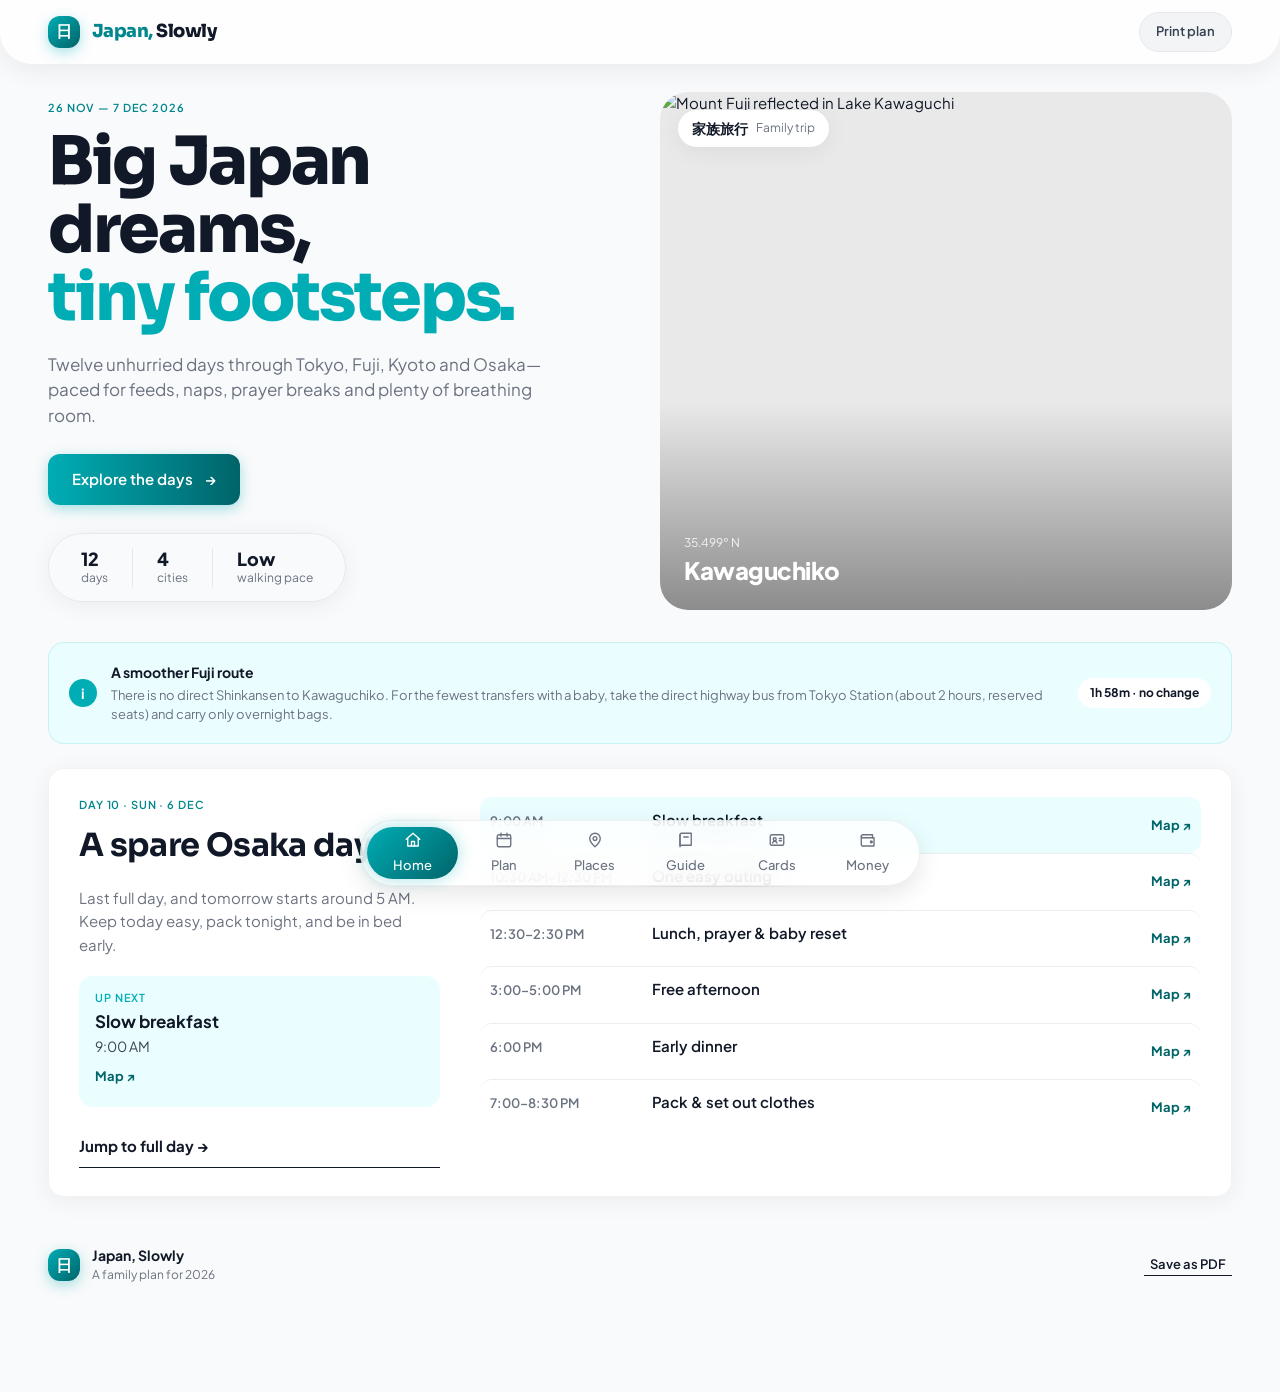
==== commit 011f5e89: "Update itinerary with confirmed 7 Dec trains and Fuji plan Add Nozomi 68 and Narita Express 15 for t" ====
--- a/index.html
+++ b/index.html
@@ -60,7 +60,7 @@
 
     <section class="notice" aria-label="Important route correction">
       <span class="notice-icon" aria-hidden="true">i</span>
-      <div><strong>A smoother Fuji route</strong><p>There is no direct Shinkansen to Kawaguchiko. For the fewest transfers with a baby, take the reserved-seat Fuji Excursion directly from Shinjuku.</p></div>
+      <div><strong>A smoother Fuji route</strong><p>There is no direct Shinkansen to Kawaguchiko. For the fewest transfers with a baby, take the direct highway bus from Tokyo Station (about 2 hours, reserved seats) and carry only overnight bags.</p></div>
       <span class="notice-meta">1h 58m · no change</span>
     </section>
 
@@ -143,13 +143,13 @@
       </div>
       <div class="ticket-grid">
         <article class="ticket-card"><span class="ticket-date">Fri 27 Nov · Day 01</span><h3>Narita T2 → Nippori</h3><span class="ticket-badge buy">Buy on the day</span><p><strong>Keisei Skyliner</strong>, about 40 minutes to Nippori, then the JR Joban Line to Kameari. Buy at the Keisei counter in the arrivals hall, or book online first. Every seat is reserved, so ask for seats together.</p></article>
-        <article class="ticket-card"><span class="ticket-date">Tue 1 Dec · Day 05</span><h3>Shinjuku → Kawaguchiko</h3><span class="ticket-badge now">Book now</span><p><strong>Fuji Excursion</strong>, 9:30 AM, about 2 hours, reserved seats only. Book on JR East Train Reservation (sales open about one month ahead). Board at JR Shinjuku Station and allow 20 minutes to find the platform.</p></article>
-        <article class="ticket-card"><span class="ticket-date">Tue 1 Dec · Day 05</span><h3>Rental car at Kawaguchiko</h3><span class="ticket-badge now">Book now</span><p><strong>Toyota Rent a Car.</strong> Reserve a 7-seat van with an infant seat and ETC card, and bring an International Driving Permit or Japanese licence translation. Return it at Kawaguchiko on 2 Dec.</p></article>
-        <article class="ticket-card"><span class="ticket-date">Wed 2 Dec · Day 06</span><h3>Kawaguchiko → Mishima bus</h3><span class="ticket-badge now">Book now</span><p><strong>Fujikyu highway bus.</strong> About 1 h 30 min, adult ¥2,500 on the web (¥2,700 elsewhere). Every seat is reserved and sales open one month ahead, which is 2 Nov. Book on Fujiyama Connect, call 0555-73-8181, or use the counter at Kawaguchiko Station. One bag per person goes under the floor. Reserve a seat for the baby.</p></article>
-        <article class="ticket-card"><span class="ticket-date">Wed 2 Dec · Day 06</span><h3>Mishima → Kyoto</h3><span class="ticket-badge now">Book now</span><p><strong>Tokaido Shinkansen.</strong> Book reserved seats on SmartEX or the JR Central site, usually opening about one month ahead. Pick a Hikari if one stops at Mishima; Kodama is slower. Reserve seats with luggage space.</p></article>
+        <article class="ticket-card"><span class="ticket-date">Tue 1 Dec · Day 05</span><h3>Tokyo Station → Kawaguchiko</h3><span class="ticket-badge now">Book now</span><p><strong>Highway bus on Klook</strong>, about 9:50 AM, about 2 hours, reserved seats, about RM 59 each. Board at the JR Bus Expressway Bus Terminal on the Yaesu south side and arrive 30 minutes early. If Klook caps an order at 5, book two orders.</p></article>
+        <article class="ticket-card"><span class="ticket-date">Tue 1 Dec · Day 05</span><h3>Van: Kawaguchiko → Mishima</h3><span class="ticket-badge now">Book now</span><p><strong>Toyota Rent a Car,</strong> W2 class, one-way: pick up at the Fujikawaguchiko Shop on 1 Dec at 12:30 and return to the Mishima Shinkansen Ext. shop on 2 Dec at 12:30. About ¥33,440 plus protection and winter tyres. Add the infant seat. Take the driver's passport with a Narita landing stamp, International Driving Permit and Malaysian licence.</p></article>
+        <article class="ticket-card"><span class="ticket-date">Wed 2 Dec · Day 06</span><h3>Fuji → Mishima backup</h3><span class="ticket-badge day">Backup</span><p><strong>Fujikyu highway bus.</strong> Use it only if the weather or roads rule out driving on 2 Dec. About 1 h 30 min, adult ¥2,500 on the web. Every seat is reserved, so book on Fujiyama Connect or call 0555-73-8181. One bag per person goes under the floor.</p></article>
+        <article class="ticket-card"><span class="ticket-date">Wed 2 Dec · Day 06</span><h3>Mishima → Kyoto</h3><span class="ticket-badge now">Book now</span><p><strong>Hikari 713, 1:46 → 3:37 PM</strong>, about 1 h 51 min, reserved ordinary car for 6 adults, about RM 293 each on Klook with QR boarding. Book it after the van. If the drive runs late, the next Hikari 717 leaves at 3:46 PM.</p></article>
         <article class="ticket-card"><span class="ticket-date">Fri 4 Dec · Day 08</span><h3>Kyoto → Osaka</h3><span class="ticket-badge day">Buy on the day</span><p><strong>JR Special Rapid</strong> from Kyoto Station, about 30 minutes, no reservation. Or take the Shinkansen to Shin-Osaka for about 15 minutes. Use the Suica card for either.</p></article>
-        <article class="ticket-card"><span class="ticket-date">Mon 7 Dec · Day 11</span><h3>Shin-Osaka → Tokyo</h3><span class="ticket-badge now">Book now</span><p><strong>Nozomi, 6:30–7:00 AM</strong>, about 2.5 hours, roughly ¥14,000 each. Book on SmartEX when sales open, and reserve seats with luggage space.</p></article>
-        <article class="ticket-card"><span class="ticket-date">Mon 7 Dec · Day 11</span><h3>Tokyo → Narita</h3><span class="ticket-badge now">Book now</span><p><strong>Narita Express</strong>, about 1 hour, all seats reserved. Book on JR East Train Reservation, or buy at Tokyo Station if seats remain. Pick a train that reaches the airport by about 10:50 AM.</p></article>
+        <article class="ticket-card"><span class="ticket-date">Mon 7 Dec · Day 11</span><h3>Shin-Osaka → Tokyo</h3><span class="ticket-badge buy">Booked</span><p><strong>Nozomi 68, 6:33 → 8:57 AM</strong>, about 2 h 24 min, reserved ordinary car for 6 adults, booked on Klook with QR-code boarding. Check your email for the voucher after the rail system reopens.</p></article>
+        <article class="ticket-card"><span class="ticket-date">Mon 7 Dec · Day 11</span><h3>Tokyo → Narita</h3><span class="ticket-badge buy">Booked</span><p><strong>Narita Express 15, 10:03 → 10:54 AM</strong>, car 10, seats 1-A to 1-D, 2-C and 2-D, booked on Klook. The seat is ticketless, but the slip also lists a basic fare ticket, so follow the voucher notes and allow 10 minutes at a JR East machine.</p></article>
         <article class="ticket-card ticket-wide"><span class="ticket-date">Everywhere</span><h3>Suica, platforms and lifts</h3><span class="ticket-badge day">Set up before you fly</span><p>Add a Suica to your phone wallet if it supports it, or buy a physical IC card at the airport. Use Google Maps for the exact platform and the nearest lift, and ask station staff for the accessible gate when you have the stroller. Shinkansen stroller space is limited, so keep the stroller folded.</p></article>
       </div>
     </section>
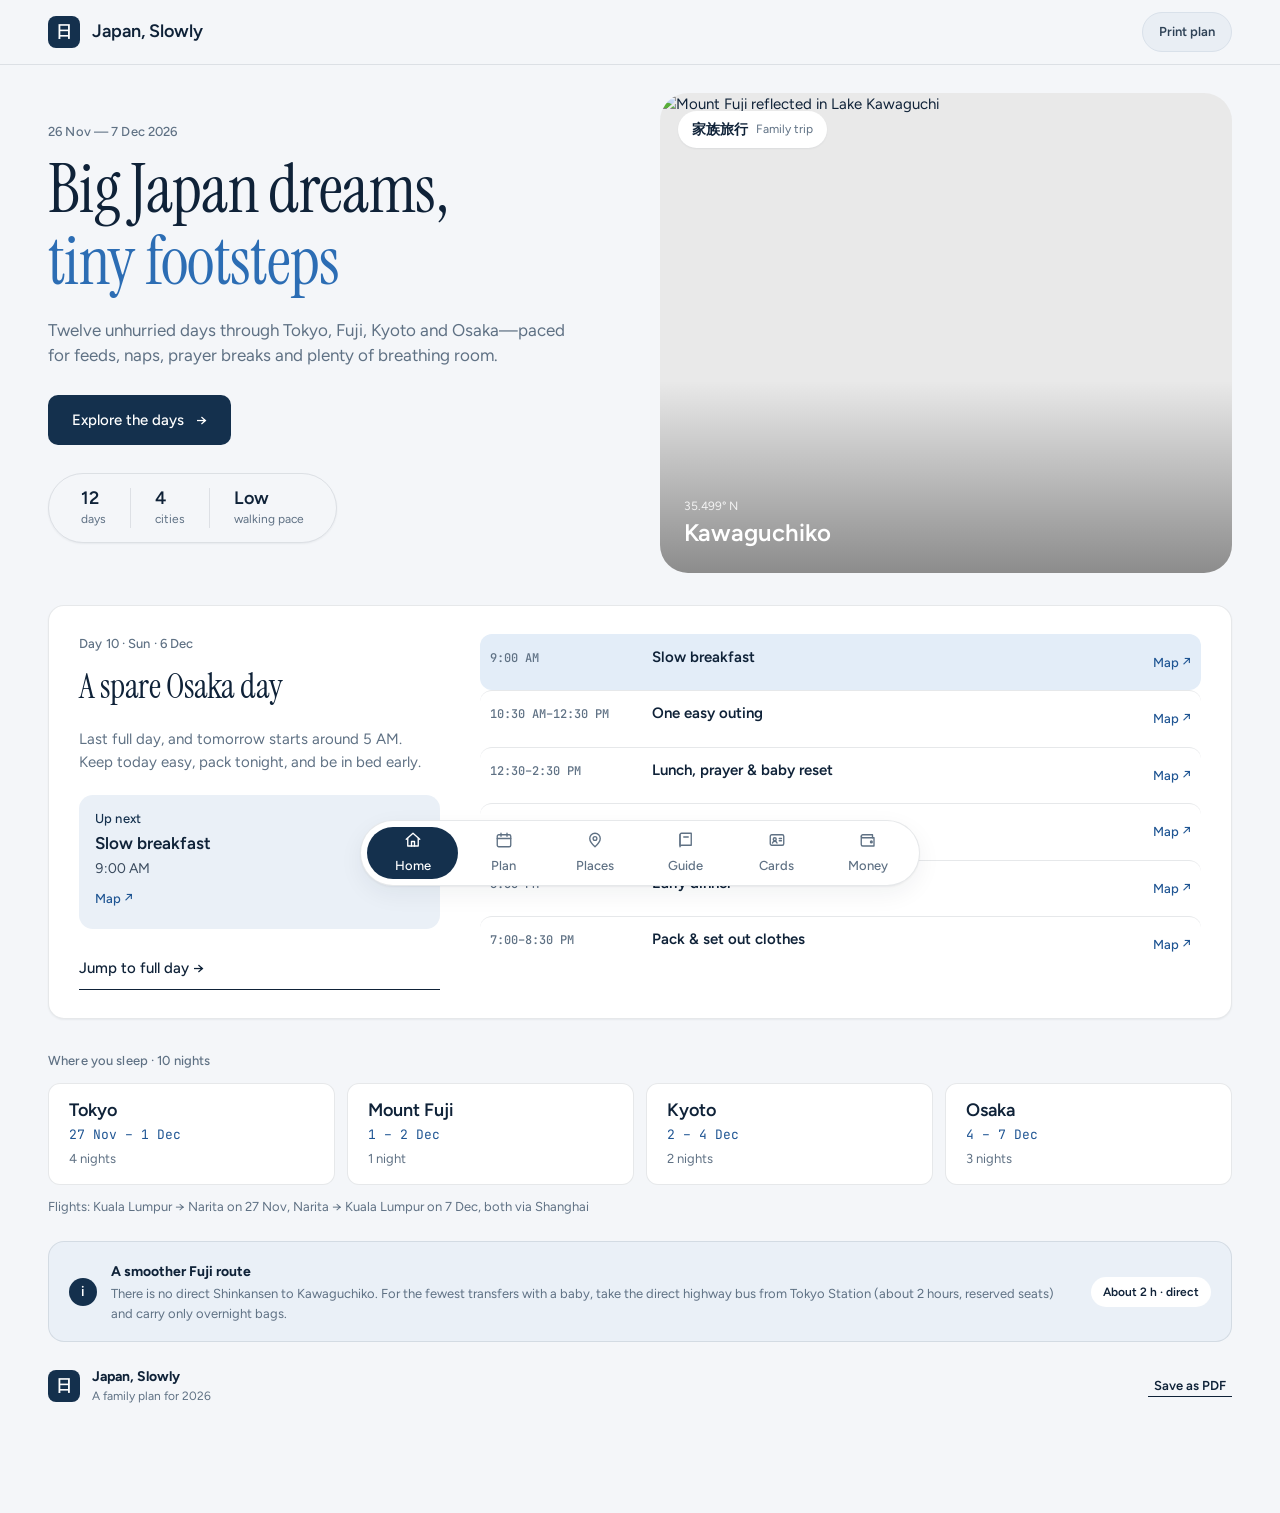
==== commit e90d7b6f: "Redesign with a cool navy palette and a schedule-first day layout Replace the teal gradients, glow a" ====
--- a/index.html
+++ b/index.html
@@ -7,7 +7,7 @@
   <title>Japan, Slowly — Family Itinerary</title>
   <link rel="preconnect" href="https://fonts.googleapis.com">
   <link rel="preconnect" href="https://fonts.gstatic.com" crossorigin>
-  <link href="https://fonts.googleapis.com/css2?family=Plus+Jakarta+Sans:wght@400;500;600;700;800&family=Sora:wght@600;700;800&display=swap" rel="stylesheet">
+  <link href="https://fonts.googleapis.com/css2?family=Figtree:wght@400;500;600&family=Instrument+Serif&family=JetBrains+Mono:wght@400;500&display=swap" rel="stylesheet">
   <link rel="stylesheet" href="styles.css">
   <link rel="stylesheet" href="today.css">
   <link rel="stylesheet" href="cards.css">
@@ -19,7 +19,7 @@
   <link rel="stylesheet" href="ds.css">
   <link rel="stylesheet" href="map.css">
   <link rel="manifest" href="manifest.webmanifest">
-  <meta name="theme-color" content="#ffffff">
+  <meta name="theme-color" content="#f4f6f9">
   <link rel="apple-touch-icon" href="icons/icon-180.png">
   <meta name="apple-mobile-web-app-capable" content="yes">
   <meta name="apple-mobile-web-app-title" content="Japan, Slowly">
@@ -40,7 +40,7 @@
     <section class="hero">
       <div class="hero-copy">
         <p class="eyebrow"><span></span> 26 Nov — 7 Dec 2026</p>
-        <h1>Big Japan dreams,<br><em>tiny footsteps.</em></h1>
+        <h1>Big Japan dreams,<br><em>tiny footsteps</em></h1>
         <p class="hero-intro">Twelve unhurried days through Tokyo, Fuji, Kyoto and Osaka—paced for feeds, naps, prayer breaks and plenty of breathing room.</p>
         <div class="hero-actions">
           <a class="primary-button" href="#plan">Explore the days <span aria-hidden="true">→</span></a>
@@ -58,20 +58,31 @@
       </div>
     </section>
 
-    <section class="notice" aria-label="Important route correction">
+    <section class="today-section" id="today" data-today-root></section>
+
+    <section class="route" aria-labelledby="route-title">
+      <h2 class="route-title" id="route-title">Where you sleep · 10 nights</h2>
+      <ol class="route-list">
+        <li class="route-stop"><span class="route-city">Tokyo</span><span class="route-dates">27 Nov – 1 Dec</span><span class="route-nights">4 nights</span></li>
+        <li class="route-stop"><span class="route-city">Mount Fuji</span><span class="route-dates">1 – 2 Dec</span><span class="route-nights">1 night</span></li>
+        <li class="route-stop"><span class="route-city">Kyoto</span><span class="route-dates">2 – 4 Dec</span><span class="route-nights">2 nights</span></li>
+        <li class="route-stop"><span class="route-city">Osaka</span><span class="route-dates">4 – 7 Dec</span><span class="route-nights">3 nights</span></li>
+      </ol>
+      <p class="route-flights">Flights: Kuala Lumpur → Narita on 27 Nov, Narita → Kuala Lumpur on 7 Dec, both via Shanghai</p>
+    </section>
+
+    <section class="notice" aria-label="Fuji route tip">
       <span class="notice-icon" aria-hidden="true">i</span>
       <div><strong>A smoother Fuji route</strong><p>There is no direct Shinkansen to Kawaguchiko. For the fewest transfers with a baby, take the direct highway bus from Tokyo Station (about 2 hours, reserved seats) and carry only overnight bags.</p></div>
-      <span class="notice-meta">1h 58m · no change</span>
-    </section>
-
-    <section class="today-section" id="today" data-today-root></section>
+      <span class="notice-meta">About 2 h · direct</span>
+    </section>
 
     </div>
 
     <div class="page" id="page-plan" data-page="plan" tabindex="-1" hidden>
     <section class="itinerary-section" id="itinerary">
       <div class="section-heading">
-        <div><p class="eyebrow"><span></span> Your day-by-day</p><h2>Room to wander.<br>Time to rest.</h2></div>
+        <div><p class="eyebrow"><span></span> Your day-by-day</p><h2>Room to wander,<br>time to rest</h2></div>
         <p>Pick a day, or swipe left and right. Timings are intentionally generous, with one main area at a time and built-in reset windows.</p>
       </div>
 
@@ -81,7 +92,7 @@
           <div class="day-rail" data-day-rail role="tablist" aria-label="Choose a day"></div>
           <button type="button" class="rail-arrow rail-next" data-rail-next aria-label="Show later days">›</button>
         </div>
-        <p class="rail-hint" data-rail-hint><span class="hint-hand" aria-hidden="true">👆</span> Swipe sideways or tap the arrows to see all 12 days</p>
+        <p class="rail-hint" data-rail-hint><span class="hint-icon" aria-hidden="true" data-icon="swipe"></span> Swipe sideways or tap the arrows to see all 12 days</p>
       </div>
 
       <div class="days-list" data-days></div>
@@ -98,7 +109,7 @@
     <div class="page" id="page-places" data-page="places" tabindex="-1" hidden>
     <section class="places-section" id="places">
       <div class="section-heading">
-        <div><p class="eyebrow"><span></span> Choose your own adventure</p><h2>Save now.<br>Decide later.</h2></div>
+        <div><p class="eyebrow"><span></span> Choose your own adventure</p><h2>Save now,<br>decide later</h2></div>
         <p>Browse every main stop plus optional ideas for free time. Save favourites on this device, then choose only what suits the weather, energy and baby’s rhythm that day.</p>
       </div>
 
@@ -138,7 +149,7 @@
     <div class="page" id="page-guide" data-page="guide" tabindex="-1" hidden>
     <section class="tickets-section" id="tickets">
       <div class="section-heading">
-        <div><p class="eyebrow"><span></span> Tickets to book</p><h2>Book early.<br>Board easily.</h2></div>
+        <div><p class="eyebrow"><span></span> Tickets to book</p><h2>Book early,<br>board easily</h2></div>
         <p>Every reserved-seat ride on your trip, with what to book, where, and roughly when sales open. Sales windows are usually one month ahead; confirm each on the booking site.</p>
       </div>
       <div class="ticket-grid">
@@ -161,7 +172,7 @@
       </div>
       <div class="slow-copy">
         <p class="eyebrow light"><span></span> The family rhythm</p>
-        <h2>Slow is the<br>secret ingredient.</h2>
+        <h2>Slow is the<br>secret ingredient</h2>
         <p>A comfortable day with a baby is a successful day. These are the guardrails built into your plan.</p>
         <div class="principles">
           <article><span>01</span><div><h3>One neighbourhood</h3><p>Keep each half-day in one area. Use a taxi for the last kilometre when everyone is tired.</p></div></article>
@@ -174,7 +185,7 @@
 
     <section class="guide-section" id="travel-guide">
       <div class="section-heading">
-        <div><p class="eyebrow"><span></span> Pocket travel guide</p><h2>Useful before.<br>Easy while there.</h2></div>
+        <div><p class="eyebrow"><span></span> Pocket travel guide</p><h2>Useful before,<br>easy while there</h2></div>
         <p>Keep these apps, phrases and practical notes close. Opening hours, prices and service availability can change, so reconfirm the time-sensitive details shortly before the trip.</p>
       </div>
 
@@ -263,7 +274,7 @@
 
     <section class="checklist-section">
       <div class="section-heading compact">
-        <div><p class="eyebrow"><span></span> Before you fly</p><h2>The small things<br>that save the day.</h2></div>
+        <div><p class="eyebrow"><span></span> Before you fly</p><h2>The small things<br>that save the day</h2></div>
         <p>Your progress is saved on this device. Tick things off as bookings and packing come together.</p>
       </div>
       <div class="checklist" data-checklist></div>
@@ -314,6 +325,7 @@
   <script src="https://unpkg.com/leaflet@1.9.4/dist/leaflet.js"></script>
   <script src="https://unpkg.com/maplibre-gl@4.7.1/dist/maplibre-gl.js"></script>
   <script src="https://unpkg.com/@maplibre/maplibre-gl-leaflet@0.0.22/leaflet-maplibre-gl.js"></script>
+  <script src="icons.js"></script>
   <script src="geo.js"></script>
   <script src="photos.js"></script>
   <script src="routes.js"></script>
--- a/styles.css
+++ b/styles.css
@@ -40,51 +40,51 @@
   backdrop-filter: blur(14px);
 }
 .brand, .site-header nav { display: flex; align-items: center; gap: 12px; }
-.brand { text-decoration: none; color: var(--orange); font-size: 18px; font-weight: 800; letter-spacing: -.03em; }
-.brand-mark { display: grid; width: 32px; height: 32px; place-items: center; color: white; background: var(--orange); border-radius: 10px; font-size: 16px; font-weight: 700; }
+.brand { text-decoration: none; color: var(--orange); font-size: 18px; font-weight: 600; letter-spacing: 0; }
+.brand-mark { display: grid; width: 32px; height: 32px; place-items: center; color: white; background: var(--orange); border-radius: 10px; font-size: 16px; font-weight: 600; }
 .print-button { padding: 9px 16px; color: var(--ink); border: 1px solid var(--line); border-radius: 100px; background: white; cursor: pointer; font-size: 13px; font-weight: 600; }
 .print-button:hover { background: var(--sage); }
 
 /* ---------- shared ---------- */
 .page { max-width: 1240px; margin: 0 auto; }
-.eyebrow { display: flex; align-items: center; gap: 8px; margin: 0 0 12px; color: var(--orange); font-size: 13px; font-weight: 700; }
+.eyebrow { display: flex; align-items: center; gap: 8px; margin: 0 0 12px; color: var(--orange); font-size: 13px; font-weight: 600; }
 .eyebrow span { display: none; }
 .eyebrow.light { color: var(--orange); }
 .section-heading { display: grid; align-items: end; gap: 24px 60px; margin-bottom: 28px; grid-template-columns: 1fr minmax(260px, 420px); }
-.section-heading h2, .slow-copy h2 { margin: 0; font-size: clamp(28px, 3.4vw, 40px); font-weight: 800; letter-spacing: -.035em; line-height: 1.1; }
+.section-heading h2, .slow-copy h2 { margin: 0; font-size: clamp(28px, 3.4vw, 40px); font-weight: 600; letter-spacing: 0; line-height: 1.1; }
 .section-heading > p { margin: 0; color: var(--muted); font-size: 15px; }
 .itinerary-section, .places-section, .checklist-section, .guide-section { padding: 36px clamp(16px, 4vw, 48px) 24px; }
 
 /* ---------- home / hero ---------- */
 .hero { display: grid; align-items: stretch; gap: 40px; padding: 28px clamp(16px, 4vw, 48px) 8px; grid-template-columns: 1fr 1fr; background: white; }
 .hero-copy { display: flex; flex-direction: column; justify-content: center; padding: 8px 0; color: var(--ink); }
-.hero h1 { margin: 0; max-width: 620px; font-size: clamp(38px, 5.2vw, 68px); font-weight: 800; letter-spacing: -.045em; line-height: 1.02; }
-.hero h1 em { color: var(--orange); font-style: normal; font-weight: 800; }
+.hero h1 { margin: 0; max-width: 620px; font-size: clamp(38px, 5.2vw, 68px); font-weight: 600; letter-spacing: 0; line-height: 1.02; }
+.hero h1 em { color: var(--orange); font-style: normal; font-weight: 600; }
 .hero-intro { max-width: 520px; margin: 20px 0 26px; color: var(--muted); font-size: 17px; }
 .hero-actions { display: flex; align-items: center; gap: 16px; }
-.primary-button { display: inline-flex; align-items: center; gap: 12px; padding: 14px 24px; color: white; background: linear-gradient(90deg, #e61e4d, #e31c5f 50%, #d70466); border-radius: 12px; text-decoration: none; font-size: 15px; font-weight: 700; transition: transform .15s; }
+.primary-button { display: inline-flex; align-items: center; gap: 12px; padding: 14px 24px; color: white; background: linear-gradient(90deg, #e61e4d, #e31c5f 50%, #d70466); border-radius: 12px; text-decoration: none; font-size: 15px; font-weight: 600; transition: transform .15s; }
 .primary-button:active { transform: scale(.97); }
 .text-button { padding: 12px 0; color: var(--ink); border: 0; border-bottom: 1px solid var(--ink); background: none; cursor: pointer; font-size: 14px; font-weight: 600; }
 .trip-stats { display: flex; width: fit-content; margin: 28px 0 0; padding: 14px 8px; border: 1px solid var(--line); border-radius: 100px; box-shadow: var(--shadow-sm); }
 .trip-stats div { padding: 0 24px; }
 .trip-stats div + div { border-left: 1px solid var(--line); }
-.trip-stats dt { font-size: 18px; font-weight: 800; line-height: 1.2; }
+.trip-stats dt { font-size: 18px; font-weight: 600; line-height: 1.2; }
 .trip-stats dd { margin: 0; color: var(--muted); font-size: 12px; }
 .hero-visual { position: relative; overflow: hidden; min-height: 480px; border-radius: 28px; background: #e9e9e9; }
 .hero-visual::after { position: absolute; inset: 0; background: linear-gradient(0deg, rgba(0,0,0,.4), transparent 40%); content: ""; }
 .hero-visual img { width: 100%; height: 100%; object-fit: cover; }
 .stamp { position: absolute; z-index: 2; top: 18px; left: 18px; display: flex; align-items: center; gap: 8px; padding: 8px 14px; color: var(--ink); background: white; border-radius: 100px; box-shadow: var(--shadow-sm); }
-.stamp span { font-size: 14px; font-weight: 700; }
+.stamp span { font-size: 14px; font-weight: 600; }
 .stamp small { color: var(--muted); font-size: 12px; letter-spacing: 0; text-transform: none; }
 .photo-label { position: absolute; z-index: 2; bottom: 22px; left: 24px; display: flex; flex-direction: column; color: white; }
 .photo-label span { font-size: 12px; opacity: .85; }
-.photo-label strong { font-size: 24px; font-weight: 800; letter-spacing: -.02em; }
+.photo-label strong { font-size: 24px; font-weight: 600; letter-spacing: 0; }
 
 .notice { display: grid; align-items: center; gap: 14px; margin: 24px clamp(16px, 4vw, 48px) 0; padding: 18px 20px; grid-template-columns: auto 1fr auto; color: var(--ink); background: var(--orange-soft); border-radius: var(--radius); }
-.notice-icon { display: grid; width: 28px; height: 28px; place-items: center; color: white; background: var(--orange); border-radius: 50%; font-size: 14px; font-weight: 700; }
+.notice-icon { display: grid; width: 28px; height: 28px; place-items: center; color: white; background: var(--orange); border-radius: 50%; font-size: 14px; font-weight: 600; }
 .notice strong { font-size: 14px; }
 .notice p { margin: 2px 0 0; color: var(--muted); font-size: 13px; }
-.notice-meta { padding: 6px 12px; background: white; border-radius: 100px; font-size: 12px; font-weight: 700; white-space: nowrap; }
+.notice-meta { padding: 6px 12px; background: white; border-radius: 100px; font-size: 12px; font-weight: 600; white-space: nowrap; }
 
 /* ---------- plan: day picker ---------- */
 .day-picker { position: sticky; z-index: 30; top: calc(57px + env(safe-area-inset-top)); margin: 0 calc(-1 * clamp(16px, 4vw, 48px)) 24px; padding: 10px clamp(16px, 4vw, 48px); background: rgba(255, 255, 255, .95); border-bottom: 1px solid var(--line); -webkit-backdrop-filter: blur(14px); backdrop-filter: blur(14px); }
@@ -93,7 +93,7 @@
 .day-chip { display: flex; flex: 0 0 auto; flex-direction: column; gap: 1px; min-width: 92px; min-height: 68px; padding: 10px 14px; border: 1px solid var(--line); border-radius: 16px; background: white; text-align: left; cursor: pointer; scroll-snap-align: center; transition: border-color .15s, box-shadow .15s, background .15s; }
 .day-chip:hover { border-color: var(--ink); }
 .day-chip .chip-num { color: var(--muted); font-size: 11px; font-weight: 600; }
-.day-chip strong { font-size: 15px; font-weight: 700; white-space: nowrap; }
+.day-chip strong { font-size: 15px; font-weight: 600; white-space: nowrap; }
 .day-chip .chip-place { color: var(--muted); font-size: 12px; }
 .day-chip.active { color: white; border-color: var(--ink); background: var(--ink); }
 .day-chip.active .chip-num, .day-chip.active .chip-place { color: rgba(255,255,255,.75); }
@@ -101,19 +101,19 @@
 .days-list { min-height: 200px; }
 .day-card[hidden] { display: none; }
 .day-head { margin-bottom: 18px; }
-.day-number { color: var(--orange); font-size: 13px; font-weight: 700; }
-.day-title { margin: 4px 0 0; font-size: clamp(26px, 4vw, 38px); font-weight: 800; letter-spacing: -.035em; line-height: 1.1; }
+.day-number { color: var(--orange); font-size: 13px; font-weight: 600; }
+.day-title { margin: 4px 0 0; font-size: clamp(26px, 4vw, 38px); font-weight: 600; letter-spacing: 0; line-height: 1.1; }
 .day-content > span[aria-hidden] { display: none; }
 .day-photo { position: relative; overflow: hidden; height: clamp(220px, 38vw, 400px); margin: 0 0 20px; border-radius: 24px; background: #e9e9e9; }
 .day-photo::after { position: absolute; inset: 45% 0 0; background: linear-gradient(transparent, rgba(0,0,0,.55)); content: ""; }
 .day-photo img { height: 100%; object-fit: cover; }
 .day-photo figcaption { position: absolute; z-index: 1; right: 20px; bottom: 16px; left: 20px; display: flex; align-items: end; justify-content: space-between; gap: 15px; color: white; }
-.day-photo figcaption span { font-size: 18px; font-weight: 700; }
+.day-photo figcaption span { font-size: 18px; font-weight: 600; }
 .day-photo figcaption a { flex: 0 0 auto; font-size: 11px; font-weight: 600; opacity: .85; text-underline-offset: 3px; }
 .day-lede { max-width: 760px; margin: 0 0 20px; color: var(--muted); font-size: 16px; }
 
 .day-guide { display: grid; align-items: start; gap: 16px; margin: 0 0 28px; grid-template-columns: 1fr 1fr; padding: 0; background: none; border-radius: 0; }
-.day-guide h4 { grid-column: auto; margin: 0 0 12px; padding: 0; color: var(--ink); font-size: 17px; font-weight: 700; letter-spacing: -.01em; text-transform: none; }
+.day-guide h4 { grid-column: auto; margin: 0 0 12px; padding: 0; color: var(--ink); font-size: 17px; font-weight: 600; letter-spacing: 0; text-transform: none; }
 .day-guide h4:not(:first-child) { margin-top: 0; }
 .day-guide > * { min-width: 0; }
 .guide-block { padding: 20px; background: white; border: 1px solid var(--line); border-radius: var(--radius); box-shadow: var(--shadow-sm); }
@@ -125,21 +125,21 @@
 .guide-legs li > span { display: block; color: var(--muted); }
 .guide-legs .guide-mode { margin: 2px 0; color: var(--orange-dark); font-weight: 600; font-size: 13px; }
 
-.timeline-title { margin: 0 0 6px; font-size: 20px; font-weight: 800; letter-spacing: -.02em; }
+.timeline-title { margin: 0 0 6px; font-size: 20px; font-weight: 600; letter-spacing: 0; }
 .timeline { position: relative; border: 1px solid var(--line); border-radius: var(--radius); background: white; box-shadow: var(--shadow-sm); }
 .event { display: grid; gap: 18px; padding: 16px 20px; grid-template-columns: 112px 1fr; border-top: 1px solid var(--line); }
 .event:first-child { border-top: 0; }
-.event-time { padding-top: 2px; color: var(--ink); font-size: 13px; font-weight: 700; line-height: 1.35; }
-.event-info h4 { margin: 0; font-size: 16px; font-weight: 700; }
+.event-time { padding-top: 2px; color: var(--ink); font-size: 13px; font-weight: 600; line-height: 1.35; }
+.event-info h4 { margin: 0; font-size: 16px; font-weight: 600; }
 .event-info p { margin: 4px 0 0; color: var(--muted); font-size: 14px; }
 .event-meta { display: flex; align-items: center; flex-wrap: wrap; gap: 8px; margin-top: 10px; }
 .event-tag { display: inline-block; padding: 4px 10px; color: var(--ink); background: var(--sage); border: 1px solid var(--line); border-radius: 100px; font-size: 12px; font-weight: 600; }
-.event-link { padding: 4px 10px; color: var(--orange-dark); background: var(--orange-soft); border-radius: 100px; font-size: 12px; font-weight: 700; text-decoration: none; }
+.event-link { padding: 4px 10px; color: var(--orange-dark); background: var(--orange-soft); border-radius: 100px; font-size: 12px; font-weight: 600; text-decoration: none; }
 .day-tip { display: flex; align-items: flex-start; gap: 12px; margin-top: 18px; padding: 16px 18px; color: var(--ink); background: var(--sage); border-radius: var(--radius); font-size: 14px; }
 .day-tip strong { color: var(--ink); white-space: nowrap; }
 
 .day-pager { display: flex; align-items: center; justify-content: space-between; gap: 12px; margin: 28px 0 8px; padding-top: 18px; border-top: 1px solid var(--line); }
-.pager-btn { min-height: 48px; padding: 0 20px; color: var(--ink); border: 1px solid var(--ink); border-radius: 12px; background: white; cursor: pointer; font-size: 14px; font-weight: 700; }
+.pager-btn { min-height: 48px; padding: 0 20px; color: var(--ink); border: 1px solid var(--ink); border-radius: 12px; background: white; cursor: pointer; font-size: 14px; font-weight: 600; }
 .pager-btn:disabled { opacity: .3; cursor: not-allowed; }
 .pager-next:not(:disabled) { color: white; border-color: transparent; background: linear-gradient(90deg, #e61e4d, #e31c5f 50%, #d70466); }
 .pager-count { color: var(--muted); font-size: 13px; font-weight: 600; text-align: center; }
@@ -152,11 +152,11 @@
 .place-filter:hover, .filter:hover { border-color: var(--ink); }
 .place-filter.active, .filter.active { color: white; border-color: var(--ink); background: var(--ink); }
 .saved-total { position: absolute; top: 50%; right: 22px; margin: 0; color: var(--muted); font-size: 12px; text-align: center; transform: translateY(-50%); }
-.saved-total strong { display: block; color: var(--orange); font-size: 30px; font-weight: 800; line-height: 1; }
+.saved-total strong { display: block; color: var(--orange); font-size: 30px; font-weight: 600; line-height: 1; }
 .decision-strip { display: grid; gap: 12px; margin-bottom: 28px; grid-template-columns: repeat(3, 1fr); color: var(--ink); background: none; }
 .decision-strip article { padding: 16px 18px; background: var(--sage); border-radius: var(--radius); }
 .decision-strip article + article { border-left: 0; }
-.decision-strip span { color: var(--orange); font-size: 12px; font-weight: 700; letter-spacing: 0; text-transform: none; }
+.decision-strip span { color: var(--orange); font-size: 12px; font-weight: 600; letter-spacing: 0; text-transform: none; }
 .decision-strip p { margin: 4px 0 0; color: var(--muted); font-size: 13px; }
 .places-grid { display: grid; align-items: start; gap: 28px 20px; grid-template-columns: repeat(3, 1fr); }
 .place-card { overflow: visible; border: 0; background: transparent; }
@@ -165,7 +165,7 @@
 .place-image::after { position: absolute; inset: 55% 0 0; background: linear-gradient(transparent, rgba(0,0,0,.35)); content: ""; }
 .place-image img { height: 100%; object-fit: cover; transition: transform .4s ease; }
 .place-card:hover .place-image img { transform: scale(1.04); }
-.place-image figcaption { position: absolute; z-index: 1; top: 12px; left: 12px; padding: 5px 11px; color: var(--ink); background: white; border-radius: 100px; font-size: 12px; font-weight: 700; letter-spacing: 0; text-transform: none; }
+.place-image figcaption { position: absolute; z-index: 1; top: 12px; left: 12px; padding: 5px 11px; color: var(--ink); background: white; border-radius: 100px; font-size: 12px; font-weight: 600; letter-spacing: 0; text-transform: none; }
 .place-image a { position: absolute; z-index: 1; right: 12px; bottom: 10px; color: white; font-size: 11px; font-weight: 600; text-underline-offset: 3px; text-transform: none; letter-spacing: 0; }
 .place-body { padding: 14px 2px 0; }
 .place-badges { display: flex; flex-wrap: wrap; gap: 6px; min-height: 0; }
@@ -173,8 +173,8 @@
 .place-badge.spare { color: var(--orange-dark); background: var(--orange-soft); border-color: transparent; }
 .place-badge.rain { color: #1a5fb4; background: #eaf2fc; border-color: transparent; }
 .place-title-row { display: flex; align-items: start; justify-content: space-between; gap: 12px; margin-top: 10px; }
-.place-title-row h3 { margin: 0; font-size: 18px; font-weight: 700; letter-spacing: -.01em; line-height: 1.25; }
-.save-place { flex: 0 0 auto; padding: 6px 14px; border: 1px solid var(--line); border-radius: 100px; background: white; cursor: pointer; font-size: 12px; font-weight: 700; }
+.place-title-row h3 { margin: 0; font-size: 18px; font-weight: 600; letter-spacing: 0; line-height: 1.25; }
+.save-place { flex: 0 0 auto; padding: 6px 14px; border: 1px solid var(--line); border-radius: 100px; background: white; cursor: pointer; font-size: 12px; font-weight: 600; }
 .save-place:hover { border-color: var(--ink); }
 .save-place.saved { color: white; border-color: var(--orange); background: var(--orange); }
 .place-meta { display: flex; gap: 20px; margin: 10px 0; }
@@ -191,44 +191,44 @@
 .slow-image { position: relative; overflow: hidden; min-height: 460px; border-radius: 28px; }
 .slow-image::after { position: absolute; inset: 0; background: linear-gradient(0deg, rgba(0,0,0,.4), transparent 45%); content: ""; }
 .slow-image img { height: 100%; object-fit: cover; }
-.slow-image > p { position: absolute; z-index: 1; bottom: 22px; left: 26px; margin: 0; color: white; font-size: 18px; font-weight: 700; }
+.slow-image > p { position: absolute; z-index: 1; bottom: 22px; left: 26px; margin: 0; color: white; font-size: 18px; font-weight: 600; }
 .slow-copy { padding: 0; }
 .slow-copy > p:not(.eyebrow) { max-width: 480px; color: var(--muted); }
 .principles { margin-top: 24px; }
 .principles article { display: grid; gap: 16px; padding: 16px 0; grid-template-columns: 32px 1fr; border-top: 1px solid var(--line); }
-.principles article > span { padding-top: 3px; color: var(--orange); font-size: 12px; font-weight: 700; }
-.principles h3 { margin: 0 0 4px; font-size: 17px; font-weight: 700; }
+.principles article > span { padding-top: 3px; color: var(--orange); font-size: 12px; font-weight: 600; }
+.principles h3 { margin: 0 0 4px; font-size: 17px; font-weight: 600; }
 .principles p { margin: 0; color: var(--muted); font-size: 14px; }
 .guide-layout { display: grid; gap: 16px; grid-template-columns: 1fr 1fr; }
 .guide-panel { padding: 24px; border: 1px solid var(--line); border-radius: var(--radius); background: white; box-shadow: var(--shadow-sm); }
-.panel-kicker { margin: 0 0 14px; color: var(--ink); font-size: 18px; font-weight: 800; letter-spacing: -.02em; text-transform: none; }
+.panel-kicker { margin: 0 0 14px; color: var(--ink); font-size: 18px; font-weight: 600; letter-spacing: 0; text-transform: none; }
 .resource-list > div { position: relative; padding: 14px 0; border-top: 1px solid var(--line); }
-.resource-list strong { font-size: 15px; font-weight: 700; }
+.resource-list strong { font-size: 15px; font-weight: 600; }
 .resource-list p { margin: 3px 0 0; color: var(--muted); font-size: 14px; }
-.resource-list a { display: inline-block; margin-top: 7px; color: var(--orange-dark); font-size: 13px; font-weight: 700; text-underline-offset: 3px; }
+.resource-list a { display: inline-block; margin-top: 7px; color: var(--orange-dark); font-size: 13px; font-weight: 600; text-underline-offset: 3px; }
 .phrase-list > div { display: grid; align-items: center; gap: 12px; padding: 12px 0; grid-template-columns: minmax(100px, 1fr) 1.2fr minmax(90px, 1fr); border-top: 1px solid var(--line); }
 .phrase-list span { color: var(--muted); font-size: 13px; }
-.phrase-list strong { font-size: 16px; font-weight: 700; }
+.phrase-list strong { font-size: 16px; font-weight: 600; }
 .phrase-list small { color: var(--muted); font-size: 12px; }
 .tips-grid { display: grid; margin-top: 16px; grid-template-columns: repeat(4, 1fr); gap: 12px; border: 0; background: none; }
 .tips-grid article { padding: 22px; border: 1px solid var(--line); border-radius: var(--radius); background: white; box-shadow: var(--shadow-sm); }
 .tips-grid article + article { border-left: 1px solid var(--line); }
-.tips-grid article > span { color: var(--orange); font-size: 12px; font-weight: 700; }
-.tips-grid h3, .subheading h3, .helpful-links h3 { margin: 8px 0 12px; font-size: 18px; font-weight: 700; }
+.tips-grid article > span { color: var(--orange); font-size: 12px; font-weight: 600; }
+.tips-grid h3, .subheading h3, .helpful-links h3 { margin: 8px 0 12px; font-size: 18px; font-weight: 600; }
 .tips-grid ul { margin: 0; padding-left: 18px; color: var(--muted); font-size: 13px; }
 .tips-grid li + li { margin-top: 8px; }
 .restaurant-guide { margin-top: 48px; }
-.subheading h3 { margin-top: 0; font-size: 26px; font-weight: 800; letter-spacing: -.03em; }
+.subheading h3 { margin-top: 0; font-size: 26px; font-weight: 600; letter-spacing: 0; }
 .restaurant-grid { display: grid; gap: 12px; grid-template-columns: repeat(2, 1fr); }
 .restaurant-grid article { padding: 20px; border: 1px solid var(--line); border-radius: var(--radius); background: white; box-shadow: var(--shadow-sm); }
-.restaurant-grid span { color: var(--orange); font-size: 12px; font-weight: 700; letter-spacing: 0; text-transform: none; }
-.restaurant-grid h4 { margin: 6px 0 6px; font-size: 17px; font-weight: 700; }
+.restaurant-grid span { color: var(--orange); font-size: 12px; font-weight: 600; letter-spacing: 0; text-transform: none; }
+.restaurant-grid h4 { margin: 6px 0 6px; font-size: 17px; font-weight: 600; }
 .restaurant-grid p, .shortlist-note { margin: 0; color: var(--muted); font-size: 14px; }
 .shortlist-note { margin-top: 14px; }
 .helpful-links { display: grid; align-items: start; gap: 28px; margin-top: 48px; padding: 26px; grid-template-columns: repeat(3, 1fr); color: var(--ink); background: var(--sage); border-radius: 24px; }
 .helpful-links > div:first-child { grid-column: 1 / -1; }
 .helpful-links .panel-kicker { color: var(--orange); font-size: 13px; }
-.helpful-links h3 { margin: 0; font-size: 24px; font-weight: 800; }
+.helpful-links h3 { margin: 0; font-size: 24px; font-weight: 600; }
 .link-note { max-width: 720px; margin: 8px 0 0; color: var(--muted); font-size: 13px; }
 .link-group > strong { color: var(--ink); font-size: 14px; letter-spacing: 0; text-transform: none; }
 .helpful-links ul { margin: 10px 0 0; padding-left: 18px; font-size: 14px; }
@@ -242,13 +242,13 @@
 .check-item input { position: absolute; opacity: 0; }
 .custom-check { display: grid; flex: 0 0 24px; height: 24px; place-items: center; border: 2px solid #b0b0b0; border-radius: 8px; }
 .check-item input:checked + .custom-check { color: white; border-color: var(--orange); background: var(--orange); }
-.check-item input:checked + .custom-check::after { content: "✓"; font-size: 13px; font-weight: 700; }
+.check-item input:checked + .custom-check::after { content: "✓"; font-size: 13px; font-weight: 600; }
 .check-item input:checked ~ span:last-child { color: #999; text-decoration: line-through; }
 .check-item span:last-child { font-size: 14px; font-weight: 500; }
 
 .sources { max-width: 1124px; margin: 24px auto 40px; padding: 0 clamp(16px, 4vw, 48px); }
 .sources details { border-top: 1px solid var(--line); border-bottom: 1px solid var(--line); }
-.sources summary { display: flex; justify-content: space-between; padding: 18px 0; cursor: pointer; font-size: 14px; font-weight: 700; list-style: none; }
+.sources summary { display: flex; justify-content: space-between; padding: 18px 0; cursor: pointer; font-size: 14px; font-weight: 600; list-style: none; }
 .sources details[open] summary span { transform: rotate(45deg); }
 .source-grid { display: grid; gap: 40px; padding: 8px 0 24px; grid-template-columns: 1fr 1fr; color: var(--muted); font-size: 13px; }
 .source-grid p { margin: 0; }
--- a/today.css
+++ b/today.css
@@ -2,20 +2,20 @@
 .today-section[hidden] { display: none; }
 .today-card { margin: 24px 0; padding: 22px 20px; color: var(--ink); background: white; border: 1px solid var(--line); border-radius: 20px; box-shadow: var(--shadow); font-family: var(--sans); }
 .today-before, .today-after { color: #fff; border-color: transparent; background: linear-gradient(135deg, #ff385c, #d70466); }
-.today-eyebrow { margin: 0 0 10px; color: var(--orange); font-size: 13px; font-weight: 700; }
+.today-eyebrow { margin: 0 0 10px; color: var(--orange); font-size: 13px; font-weight: 600; }
 .today-before .today-eyebrow, .today-after .today-eyebrow { color: rgba(255, 255, 255, .85); }
-.today-heading { margin: 0 0 8px; font: 800 clamp(24px, 6vw, 32px)/1.15 var(--sans); letter-spacing: -.03em; }
-.today-count { margin: 0; font: 700 clamp(22px, 6vw, 30px)/1.15 var(--sans); letter-spacing: -.02em; }
-.today-num { margin-right: 6px; color: #fff; font-size: clamp(54px, 16vw, 84px); font-weight: 800; }
+.today-heading { margin: 0 0 8px; font: 800 clamp(24px, 6vw, 32px)/1.15 var(--sans); letter-spacing: 0; }
+.today-count { margin: 0; font: 700 clamp(22px, 6vw, 30px)/1.15 var(--sans); letter-spacing: 0; }
+.today-num { margin-right: 6px; color: #fff; font-size: clamp(54px, 16vw, 84px); font-weight: 600; }
 .today-sub { margin: 10px 0 0; color: var(--muted); line-height: 1.55; }
 .today-before .today-sub, .today-after .today-sub { color: rgba(255, 255, 255, .88); }
 .today-next { display: flex; flex-direction: column; gap: 4px; margin-top: 16px; padding: 14px 16px; color: var(--ink); background: var(--orange-soft); border-radius: 14px; }
 .today-before .today-next { color: #fff; background: rgba(255, 255, 255, .18); }
-.today-label { color: var(--orange); font-size: 12px; font-weight: 700; }
+.today-label { color: var(--orange); font-size: 12px; font-weight: 600; }
 .today-before .today-label { color: rgba(255, 255, 255, .9); }
-.today-title { font-size: 17px; font-weight: 700; line-height: 1.3; }
+.today-title { font-size: 17px; font-weight: 600; line-height: 1.3; }
 .today-time { font-size: 14px; opacity: .8; }
-.today-map { align-self: flex-start; padding: 6px 0; color: var(--orange-dark); font-size: 13px; font-weight: 700; text-decoration: none; }
+.today-map { align-self: flex-start; padding: 6px 0; color: var(--orange-dark); font-size: 13px; font-weight: 600; text-decoration: none; }
 .today-map:hover { text-decoration: underline; }
 .today-list { margin: 14px 0 0; padding: 0; list-style: none; }
 .today-item { display: grid; grid-template-columns: 1fr auto; gap: 2px 12px; padding: 12px 10px; border-top: 1px solid var(--line); border-radius: 12px; }
@@ -23,7 +23,7 @@
 .today-item-title { font-weight: 600; line-height: 1.35; }
 .today-item.is-next { background: var(--orange-soft); border-top-color: transparent; }
 .today-item.is-now { background: var(--sage); border-top-color: transparent; }
-.today-jump { display: inline-block; margin-top: 14px; padding: 10px 0; color: var(--ink); font-weight: 700; text-decoration: none; border-bottom: 1px solid currentColor; }
+.today-jump { display: inline-block; margin-top: 14px; padding: 10px 0; color: var(--ink); font-weight: 600; text-decoration: none; border-bottom: 1px solid currentColor; }
 .today-jump:hover { color: var(--orange); }
 @media (min-width: 640px) {
   .today-card { padding: 28px 30px; }
--- a/cards.css
+++ b/cards.css
@@ -6,14 +6,14 @@
 .sc-card { display: flex; flex-direction: column; gap: 14px; padding: 20px; background: var(--card); border: 1px solid var(--line); border-radius: 16px; box-shadow: var(--shadow-sm); cursor: pointer; }
 .sc-card:hover { border-color: var(--orange); }
 .sc-top { display: flex; align-items: flex-start; gap: 12px; flex-wrap: wrap; }
-.sc-icon { display: grid; flex: none; width: 42px; height: 42px; place-items: center; font-size: 22px; background: var(--orange-soft); border-radius: 50%; }
-.sc-top h3 { margin: 0; font-weight: 700; font-size: 20px; line-height: 1.1; }
+.sc-icon { display: grid; flex: none; width: 42px; height: 42px; place-items: center; color: var(--brand-700); background: var(--orange-soft); border-radius: 12px; }
+.sc-top h3 { margin: 0; font-weight: 600; font-size: 20px; line-height: 1.1; }
 .sc-sub { margin: 4px 0 0; color: var(--muted); font-size: 13px; }
-.sc-show { margin-left: auto; min-height: 44px; padding: 8px 14px; color: white; background: var(--green); border: 0; border-radius: 100px; font-size: 13px; font-weight: 700; cursor: pointer; }
+.sc-show { margin-left: auto; min-height: 44px; padding: 8px 14px; color: white; background: var(--green); border: 0; border-radius: 100px; font-size: 13px; font-weight: 600; cursor: pointer; }
 
 .sc-phrase { padding: 12px 0; border-top: 1px solid var(--line); }
 .sc-preview > :first-child { border-top: 0; }
-.sc-jp { margin: 0; font-size: 20px; font-weight: 700; line-height: 1.4; overflow-wrap: anywhere; }
+.sc-jp { margin: 0; font-size: 20px; font-weight: 600; line-height: 1.4; overflow-wrap: anywhere; }
 .sc-ro { margin: 4px 0 0; color: var(--muted); font-size: 14px; font-style: italic; }
 .sc-en { margin: 4px 0 0; font-size: 15px; }
 .sc-empty { margin: 0; padding: 12px; color: var(--muted); background: var(--sage); border-radius: 6px; font-size: 14px; }
@@ -25,7 +25,7 @@
 .sc-num { font-family: var(--serif); font-size: 26px; color: var(--green); text-decoration: none; }
 
 .sc-edit { display: grid; gap: 6px; padding-top: 12px; border-top: 1px dashed var(--line); cursor: default; }
-.sc-edit label { font-size: 12px; font-weight: 700; color: var(--muted); }
+.sc-edit label { font-size: 12px; font-weight: 600; color: var(--muted); }
 .sc-edit input { width: 100%; min-height: 44px; padding: 10px 12px; font: inherit; font-size: 16px; color: var(--ink); background: white; border: 1px solid var(--line); border-radius: 6px; }
 .sc-fields { display: grid; gap: 6px; }
 .sc-hint { margin: 0; color: var(--muted); font-size: 12px; }
@@ -41,8 +41,8 @@
 .sc-dialog:not([open]) { display: none; }
 .sc-dialog::backdrop { background: #000; }
 .sc-dlg-head { position: sticky; top: 0; z-index: 1; display: flex; align-items: center; justify-content: space-between; gap: 12px; padding: 12px 16px; background: #000; border-bottom: 2px solid #fff; }
-.sc-dlg-title { margin: 0; font-size: 18px; font-weight: 700; }
-.sc-close { min-width: 48px; min-height: 48px; padding: 8px 18px; color: #000; background: #ffe34d; border: 0; border-radius: 100px; font-size: 18px; font-weight: 700; cursor: pointer; }
+.sc-dlg-title { margin: 0; font-size: 18px; font-weight: 600; }
+.sc-close { min-width: 48px; min-height: 48px; padding: 8px 18px; color: #000; background: #ffe34d; border: 0; border-radius: 100px; font-size: 18px; font-weight: 600; cursor: pointer; }
 .sc-close:focus-visible { outline: 3px solid #fff; outline-offset: 2px; }
 .sc-dlg-body { display: grid; gap: 8px; padding: 16px 16px 48px; max-width: 900px; margin: 0 auto; }
 .sc-dialog .sc-phrase { padding: 20px 0; border-top: 2px solid #444; }
--- a/expenses.css
+++ b/expenses.css
@@ -4,13 +4,13 @@
 .exp-col { display: grid; gap: 20px; min-width: 0; }
 @media (min-width: 900px) { .exp-grid { grid-template-columns: minmax(300px, 400px) 1fr; } }
 .exp-card { padding: 20px; background: var(--card); border: 1px solid var(--line); border-radius: 16px; box-shadow: var(--shadow-sm); min-width: 0; }
-.exp-card h3 { margin: 0 0 14px; font-weight: 700; font-size: 20px; letter-spacing: -.02em; }
+.exp-card h3 { margin: 0 0 14px; font-weight: 600; font-size: 20px; letter-spacing: 0; }
 .exp-field { display: grid; gap: 6px; margin-bottom: 14px; min-width: 0; }
-.exp-field > span { color: var(--muted); font-size: 12px; font-weight: 700; letter-spacing: .08em; text-transform: uppercase; }
+.exp-field > span { color: var(--muted); font-size: 12px; font-weight: 600; letter-spacing: .01em; text-transform: none; }
 .exp-row { display: grid; grid-template-columns: 1fr 1fr; gap: 12px; }
 .exp-input { width: 100%; min-height: 48px; padding: 10px 12px; color: var(--ink); background: white; border: 1px solid var(--line); border-radius: 4px; font: inherit; font-size: 16px; }
 .exp-input:focus-visible, .exp-btn:focus-visible, .exp-chip input:focus-visible + span { outline: 2px solid var(--orange); outline-offset: 2px; }
-.exp-amount { min-height: 60px; font-size: 28px; font-weight: 700; }
+.exp-amount { min-height: 60px; font-size: 28px; font-weight: 600; }
 .exp-preview { color: var(--muted); font-size: 13px; }
 .exp-cats { display: flex; flex-wrap: wrap; gap: 8px; }
 .exp-chip { position: relative; }
@@ -18,7 +18,7 @@
 .exp-chip span { display: inline-flex; align-items: center; min-height: 44px; padding: 0 16px; border: 1px solid var(--line); border-radius: 100px; background: white; font-size: 14px; }
 .exp-chip input:checked + span { color: white; background: var(--green); border-color: var(--green); }
 .exp-actions { display: flex; gap: 10px; }
-.exp-btn { min-height: 48px; padding: 0 20px; color: var(--ink); background: white; border: 1px solid var(--line); border-radius: 4px; cursor: pointer; font-size: 14px; font-weight: 700; }
+.exp-btn { min-height: 48px; padding: 0 20px; color: var(--ink); background: white; border: 1px solid var(--line); border-radius: 4px; cursor: pointer; font-size: 14px; font-weight: 600; }
 .exp-btn:disabled { opacity: .45; cursor: not-allowed; }
 .exp-btn-primary { flex: 1; color: white; background: var(--orange); border-color: var(--orange); }
 .exp-btn-danger { color: #a3281a; border-color: #e3b5ae; }
@@ -28,8 +28,8 @@
 .exp-hint { margin: -4px 0 14px; color: var(--muted); font-size: 13px; }
 .exp-stats { display: grid; grid-template-columns: 1fr 1fr; gap: 12px; margin-bottom: 12px; }
 .exp-stat { display: grid; gap: 2px; padding: 14px; background: var(--sage); border-radius: 4px; min-width: 0; }
-.exp-stat-label { color: var(--muted); font-size: 11px; font-weight: 700; letter-spacing: .1em; text-transform: uppercase; }
-.exp-stat-value { font-weight: 700; font-size: clamp(22px, 5vw, 30px); overflow-wrap: anywhere; }
+.exp-stat-label { color: var(--muted); font-size: 11px; font-weight: 600; letter-spacing: .01em; text-transform: none; }
+.exp-stat-value { font-weight: 600; font-size: clamp(22px, 5vw, 30px); overflow-wrap: anywhere; }
 .exp-stat-sub { color: var(--muted); font-size: 13px; }
 .exp-stat.is-over { background: var(--orange-soft); }
 .exp-stat.is-over .exp-stat-value { color: #a3281a; }
@@ -43,7 +43,7 @@
 .exp-cat-top { display: flex; justify-content: space-between; gap: 10px; margin-bottom: 4px; font-size: 13px; }
 .exp-cat-top span:last-child { color: var(--muted); text-align: right; }
 .exp-empty { margin: 0; color: var(--muted); }
-.exp-day { display: flex; justify-content: space-between; gap: 10px; margin-top: 18px; padding-bottom: 6px; border-bottom: 1px solid var(--line); font-size: 12px; font-weight: 700; letter-spacing: .06em; text-transform: uppercase; color: var(--muted); }
+.exp-day { display: flex; justify-content: space-between; gap: 10px; margin-top: 18px; padding-bottom: 6px; border-bottom: 1px solid var(--line); font-size: 12px; font-weight: 600; letter-spacing: .01em; text-transform: none; color: var(--muted); }
 .exp-day:first-of-type { margin-top: 0; }
 .exp-entries { margin: 0; padding: 0; list-style: none; }
 .exp-entry { display: grid; grid-template-columns: 1fr auto; gap: 4px 12px; padding: 12px 0; border-bottom: 1px solid var(--line); }
--- a/pwa.css
+++ b/pwa.css
@@ -5,7 +5,7 @@
   color: #fff; background: #222; border-radius: 999px;
   padding: 10px 16px; box-shadow: 0 6px 24px rgba(0,0,0,.25);
 }
-.pwa-banner { top: 10px; background: #00adb5; pointer-events: none; }
+.pwa-banner { top: 10px; background: #14304d; pointer-events: none; }
 .pwa-toast { bottom: 16px; display: flex; gap: 12px; align-items: center; }
 .pwa-ios { bottom: 16px; display: flex; gap: 12px; align-items: center; border-radius: 16px; }
 .pwa-toast button, .pwa-ios button {
--- a/ds.css
+++ b/ds.css
@@ -1,44 +1,53 @@
-/* Personal design system layer (light variant), applied on top of the page CSS.
-   Rules: glass surfaces (translucent + blur + hairline + soft shadow), gradient primary
-   buttons with accent glow, uppercase tracked "eyebrow" labels, recessed tab tracks,
-   tinted pill badges, rounded-2xl cards, floating glass nav, fade-up motion.
-   One accent drives everything: change --brand-500 / --brand-700 / --brand-rgb to re-skin. */
+/* Design system layer, applied on top of the page CSS.
+   Character: calm, practical, a little warm. World: printed timetables and winter light on Fuji.
+   Rules: one warm neutral ramp, one teal accent used rarely, solid fills (no gradients or glow),
+   hairline borders, sentence-case labels, serif only for large headlines, mono for times,
+   one easing curve. Change --brand-700 to re-skin the accent. */
 
 :root {
-  --brand-50: #ebfeff;
-  --brand-100: #ccfdff;
-  --brand-200: #99faff;
-  --brand-300: #66f8ff;
-  --brand-500: #00adb5;
-  --brand-600: #00adb5;
-  --brand-700: #006469;
-  --brand-800: #001b1c;
-  --brand-rgb: 0, 173, 181;
-
-  --gray-50: #f9fafb;
-  --gray-100: #f3f4f6;
-  --gray-200: #e5e7eb;
-  --gray-500: #6b7280;
-  --gray-700: #374151;
-  --gray-900: #111827;
+  /* navy ink fills and cool tints */
+  --brand-50: #eaf0f7;
+  --brand-100: #dbe5f0;
+  --brand-200: #c3d2e3;
+  --brand-300: #9fb4cb;
+  --brand-500: #3f5870;
+  --brand-600: #2c4560;
+  --brand-700: #14304d;
+  --brand-800: #0c2038;
+  --brand-rgb: 20, 48, 77;
+
+  /* one accent: Fuji blue, for times, the countdown figure, the route line and "book now" */
+  --accent: #2c6db4;
+  --accent-dark: #1f5593;
+  --accent-soft: #e3edf8;
+
+  /* cool neutral ramp (light) */
+  --gray-50: #f4f6f9;
+  --gray-100: #e9eef4;
+  --gray-200: #d9e1ea;
+  --gray-500: #5f7184;
+  --gray-700: #2f4256;
+  --gray-900: #0f2238;
 
   --ink: var(--gray-900);
   --muted: var(--gray-500);
   --paper: var(--gray-50);
-  --card: rgba(255, 255, 255, .9);
-  --line: rgba(0, 0, 0, .07);
-  --orange: var(--brand-500);
-  --orange-dark: var(--brand-700);
+  --card: #ffffff;
+  --line: rgba(15, 34, 56, .1);
+  --orange: var(--brand-700);
+  --orange-dark: var(--brand-800);
   --orange-soft: var(--brand-50);
   --green: var(--gray-900);
   --sage: var(--gray-100);
-  --shadow: 0 4px 24px rgba(0, 0, 0, .06);
-  --shadow-sm: 0 4px 24px rgba(0, 0, 0, .06);
-  --glow: 0 4px 14px rgba(var(--brand-rgb), .35);
-  --glow-hover: 0 6px 18px rgba(var(--brand-rgb), .45);
-  --sans: "Plus Jakarta Sans", system-ui, -apple-system, "Segoe UI", sans-serif;
-  --serif: "Sora", system-ui, -apple-system, "Segoe UI", sans-serif;
-  --display: "Sora", system-ui, -apple-system, "Segoe UI", sans-serif;
+  --shadow: 0 1px 2px rgba(15, 34, 56, .06);
+  --shadow-sm: 0 1px 2px rgba(15, 34, 56, .06);
+  --glow: none;
+  --glow-hover: none;
+  --ease: cubic-bezier(.22, 1, .36, 1);
+  --sans: "Figtree", system-ui, -apple-system, "Segoe UI", sans-serif;
+  --serif: "Instrument Serif", Georgia, "Times New Roman", serif;
+  --display: "Instrument Serif", Georgia, "Times New Roman", serif;
+  --mono: "JetBrains Mono", ui-monospace, "SF Mono", Menlo, monospace;
 }
 
 * { -webkit-tap-highlight-color: transparent; }
@@ -54,79 +63,84 @@
 
 /* ---------- motion ---------- */
 @keyframes fade-up { from { opacity: 0; transform: translateY(8px); } to { opacity: 1; transform: none; } }
-@keyframes modal-in { from { opacity: 0; transform: scale(.97) translateY(6px); } to { opacity: 1; transform: none; } }
-.page-enter { animation: fade-up .3s ease-out both; }
-.day-card:not([hidden]) { animation: fade-up .3s ease-out both; }
-.sc-dialog[open] { animation: modal-in .18s ease-out both; }
+@keyframes modal-in { from { opacity: 0; transform: translateY(8px); } to { opacity: 1; transform: none; } }
+.page-enter { animation: fade-up .3s var(--ease) both; }
+.day-card:not([hidden]) { animation: fade-up .3s var(--ease) both; }
+.sc-dialog[open] { animation: modal-in .2s var(--ease) both; }
 @media (prefers-reduced-motion: reduce) { .page-enter, .day-card:not([hidden]), .sc-dialog[open] { animation: none; } }
 
-/* ---------- eyebrow: the signature label ---------- */
+/* ---------- labels: sentence case, no tracking ---------- */
 .eyebrow, .eyebrow.light, .day-number, .panel-kicker, .control-group > span, .place-meta dt, .place-note strong,
 .today-eyebrow, .today-label, .tips-grid article > span, .restaurant-grid span, .decision-strip span,
 .principles article > span, .timeline-title, .day-guide h4, .exp-stat-label, .link-group > strong,
 .saved-total, .pager-count {
-  font-size: .6875rem;
-  font-weight: 600;
-  letter-spacing: .08em;
-  text-transform: uppercase;
-}
-.eyebrow, .day-number, .panel-kicker, .tips-grid article > span, .restaurant-grid span, .decision-strip span, .principles article > span, .today-eyebrow { color: #00868d; }
+  font-size: .8125rem;
+  font-weight: 500;
+  letter-spacing: .01em;
+  text-transform: none;
+}
+.eyebrow, .panel-kicker, .tips-grid article > span, .restaurant-grid span, .decision-strip span, .principles article > span, .today-eyebrow { color: var(--gray-500); }
+.day-number { color: var(--accent-dark); }
 .control-group > span, .place-meta dt, .timeline-title, .day-guide h4, .pager-count, .saved-total { color: var(--gray-500); }
 .timeline-title { margin: 0 0 10px 4px; }
-.day-guide h4 { margin: 0 0 8px; font-family: var(--sans); }
+.day-guide h4 { margin: 0 0 8px; font-family: var(--sans); font-size: .9375rem; }
 .place-note strong { color: var(--gray-500); }
 .link-group > strong { color: var(--gray-500); }
-.saved-total strong { font-family: var(--display); text-transform: none; letter-spacing: -.02em; }
-.panel-kicker { font-size: .6875rem; margin-bottom: 12px; }
-
-/* page titles: display, extrabold */
-.hero h1, .section-heading h2, .slow-copy h2, .day-title, .subheading h3, .helpful-links h3 { font-family: var(--display); font-weight: 800; letter-spacing: -.035em; }
-.section-heading h2, .slow-copy h2 { font-size: clamp(26px, 3vw, 36px); }
-.tips-grid h3, .restaurant-grid h4, .principles h3, .today-heading, .today-count, .place-title-row h3, .event-info h4 { font-family: var(--display); font-weight: 700; letter-spacing: -.02em; }
+.saved-total strong { font-family: var(--sans); text-transform: none; letter-spacing: 0; }
+.panel-kicker { font-size: .8125rem; margin-bottom: 12px; }
+
+/* large headlines: serif at regular weight; everything smaller stays in the sans */
+.hero h1, .section-heading h2, .slow-copy h2, .day-title { font-family: var(--display); font-weight: 400; letter-spacing: -.01em; line-height: 1.08; }
+.subheading h3, .helpful-links h3 { font-family: var(--sans); font-weight: 600; letter-spacing: 0; }
+.hero h1 em { font-style: normal; font-weight: 400; color: var(--accent); }
+.section-heading h2, .slow-copy h2 { font-size: clamp(30px, 3.4vw, 44px); }
+.tips-grid h3, .restaurant-grid h4, .principles h3, .today-heading, .today-count, .place-title-row h3, .event-info h4 { font-family: var(--sans); font-weight: 600; letter-spacing: 0; }
 .event-info h4 { font-size: 15px; }
-
-/* ---------- glass surfaces ---------- */
+.photo-label strong, .timeline-title, .ticket-card h3, .stay-info h4, .flip-front strong, .flip-body strong, .exp-card h3 { font-weight: 600; letter-spacing: 0; }
+.photo-label strong, .stay-info h4, .flip-front strong, .flip-body strong { font-family: var(--sans); }
+
+/* departure-board times: the signature detail */
+.event-time, .today-item-time, .today-time, .chip-num, .flip-num { font-variant-numeric: tabular-nums; }
+.event-time, .today-item-time { font-family: var(--mono); font-weight: 500; letter-spacing: 0; }
+.event-time { color: var(--accent-dark); font-size: 13px; }
+
+/* ---------- surfaces: plain raised card with a hairline ---------- */
 .guide-block, .timeline, .guide-panel, .tips-grid article, .restaurant-grid article, .place-controls,
 .check-item, .exp-card, .sc-card, .ticket-card, .today-card:not(.today-before):not(.today-after), .places-empty, .day-tip {
-  border: 1px solid rgba(0, 0, 0, .05);
+  border: 1px solid var(--line);
   border-radius: 16px;
-  background: rgba(255, 255, 255, .9);
-  box-shadow: 0 4px 24px rgba(0, 0, 0, .06);
-  -webkit-backdrop-filter: blur(4px);
-  backdrop-filter: blur(4px);
-}
-.day-tip { background: rgba(255, 255, 255, .9); }
-.sc-card:hover, .check-item:hover { border-color: rgba(var(--brand-rgb), .4); }
+  background: var(--card);
+  box-shadow: var(--shadow);
+}
+.sc-card:hover, .check-item:hover { border-color: var(--brand-300); }
 .helpful-links, .decision-strip article { border-radius: 16px; background: var(--gray-100); box-shadow: none; }
-.decision-strip article { border: 1px solid rgba(0, 0, 0, .04); }
-.notice { border-radius: 16px; background: var(--brand-50); border: 1px solid rgba(var(--brand-rgb), .15); }
-
-/* ---------- header: glassy sticky bar with split wordmark ---------- */
+.decision-strip article { border: 1px solid var(--line); }
+.notice { border-radius: 16px; background: var(--brand-50); border: 1px solid var(--line); }
+
+/* ---------- header: flat bar with a hairline ---------- */
 .site-header {
-  border-bottom: 0;
-  border-radius: 0 0 2rem 2rem;
-  background: rgba(255, 255, 255, .8);
-  box-shadow: 0 8px 24px rgba(0, 0, 0, .06);
-  -webkit-backdrop-filter: blur(12px);
-  backdrop-filter: blur(12px);
-}
-.brand { color: var(--gray-900); font-size: 1.125rem; font-weight: 800; letter-spacing: -.03em; }
-.brand-word b { color: #00868d; font-weight: 800; }
-.brand-mark { border-radius: 12px; background: linear-gradient(135deg, var(--brand-500), var(--brand-700)); box-shadow: var(--glow); }
+  border-bottom: 1px solid var(--line);
+  border-radius: 0;
+  background: var(--paper);
+  box-shadow: none;
+}
+.brand { color: var(--gray-900); font-family: var(--sans); font-size: 1.125rem; font-weight: 600; letter-spacing: 0; }
+.brand-word b { color: var(--gray-900); font-weight: 600; }
+.brand-mark { border-radius: 8px; color: #fff; background: var(--brand-700); box-shadow: none; }
 
 /* ---------- buttons ---------- */
 .primary-button, .pager-next:not(:disabled), .exp-btn-primary, .sc-show, .save-place.saved {
   color: #fff;
   border: 0;
-  background: linear-gradient(90deg, var(--brand-500), var(--brand-700));
-  box-shadow: var(--glow);
-}
-.primary-button:hover, .pager-next:not(:disabled):hover, .exp-btn-primary:hover, .sc-show:hover { box-shadow: var(--glow-hover); filter: brightness(1.05); }
+  background: var(--brand-700);
+  box-shadow: none;
+}
+.primary-button:hover, .pager-next:not(:disabled):hover, .exp-btn-primary:hover, .sc-show:hover { background: var(--brand-800); }
 .primary-button, .pager-btn, .exp-btn, .print-button, .sc-show, .sc-chip, .text-button, .save-place, .place-filter {
-  transition: all .15s;
-}
-.primary-button:active, .pager-btn:active, .exp-btn:active, .print-button:active, .sc-show:active, .save-place:active, .place-filter:active { transform: scale(.95); }
-.primary-button, .pager-btn, .exp-btn, .exp-btn-primary, .sc-show { border-radius: 12px; font-weight: 600; }
+  transition: color .15s var(--ease), background-color .15s var(--ease), border-color .15s var(--ease), transform .15s var(--ease);
+}
+.primary-button:active, .pager-btn:active, .exp-btn:active, .print-button:active, .sc-show:active, .save-place:active, .place-filter:active { transform: scale(.98); }
+.primary-button, .pager-btn, .exp-btn, .exp-btn-primary, .sc-show { border-radius: 10px; font-weight: 500; }
 .pager-btn, .print-button, .exp-btn:not(.exp-btn-primary):not(.exp-btn-link):not(.exp-btn-danger) {
   color: var(--gray-700);
   border: 1px solid var(--gray-200);
@@ -138,28 +152,29 @@
 .text-button { color: var(--gray-700); border-bottom-color: var(--gray-200); }
 
 /* ---------- tabs: recessed track, day picker ---------- */
-.day-picker { background: transparent; border-bottom: 0; -webkit-backdrop-filter: none; backdrop-filter: none; padding-top: 12px; padding-bottom: 12px; }
+.day-picker { background: var(--paper); border-bottom: 1px solid var(--line); -webkit-backdrop-filter: none; backdrop-filter: none; padding-top: 12px; padding-bottom: 12px; }
 .day-rail { gap: 4px; padding: 6px; border-radius: 16px; background: var(--gray-100); }
-.day-chip { min-width: 88px; border: 0; border-radius: 12px; background: transparent; color: var(--gray-500); transition: all .15s; }
+.day-chip { min-width: 88px; border: 0; border-radius: 12px; background: transparent; color: var(--gray-500); transition: color .15s var(--ease), background-color .15s var(--ease); }
 .day-chip:hover { color: var(--gray-900); background: rgba(255, 255, 255, .6); }
-.day-chip .chip-num, .day-chip .chip-place { color: var(--gray-500); font-size: .6875rem; font-weight: 600; letter-spacing: .08em; text-transform: uppercase; }
-.day-chip strong { color: var(--gray-700); font-family: var(--display); font-weight: 700; }
-.day-chip.active { color: var(--brand-700); background: #fff; box-shadow: 0 1px 3px rgba(0, 0, 0, .1); }
-.day-chip.active strong { color: var(--brand-700); }
-.day-chip.active .chip-num, .day-chip.active .chip-place { color: var(--brand-600); }
+.day-chip .chip-num, .day-chip .chip-place { color: var(--gray-500); font-size: .75rem; font-weight: 500; letter-spacing: .01em; text-transform: none; }
+.day-chip strong { color: var(--gray-700); font-family: var(--sans); font-weight: 600; }
+.day-chip.active { color: var(--gray-900); background: #fff; box-shadow: 0 0 0 1px var(--line); }
+.day-chip.active strong { color: var(--gray-900); }
+.day-chip.active .chip-num { color: var(--accent-dark); }
+.day-chip.active .chip-place { color: var(--gray-700); }
 
 /* filter pills (places) */
-.place-filter, .filter { border: 1px solid var(--gray-200); border-radius: 100px; background: var(--gray-50); color: var(--gray-700); font-weight: 600; }
+.place-filter, .filter { border: 1px solid var(--gray-200); border-radius: 100px; background: var(--gray-50); color: var(--gray-700); font-weight: 500; }
 .place-filter:hover, .filter:hover { background: var(--gray-100); border-color: var(--gray-200); }
 .place-filter.active, .filter.active { color: var(--brand-700); border-color: var(--brand-200); background: var(--brand-50); }
 
-/* ---------- badges: tinted pills ---------- */
-.event-tag { color: var(--gray-700); border: 0; border-radius: 100px; background: var(--gray-100); font-weight: 600; }
-.event-link { color: var(--brand-700); border-radius: 100px; background: var(--brand-50); }
-.place-badge { border: 0; border-radius: 100px; font-weight: 600; color: #047857; background: #d1fae5; }
-.place-badge.spare { color: var(--brand-700); background: var(--brand-100); }
-.place-badge.rain { color: #1d4ed8; background: #dbeafe; }
-.place-image figcaption { border-radius: 100px; background: rgba(255, 255, 255, .9); -webkit-backdrop-filter: blur(4px); backdrop-filter: blur(4px); }
+/* ---------- badges: quiet tags ---------- */
+.event-tag { color: var(--gray-700); border: 0; border-radius: 6px; background: var(--gray-100); font-weight: 500; }
+.event-link { color: var(--brand-700); border-radius: 6px; background: var(--brand-50); }
+.place-badge { border: 0; border-radius: 6px; font-weight: 500; color: #276749; background: #e3efe7; }
+.place-badge.spare { color: var(--brand-700); background: var(--brand-50); }
+.place-badge.rain { color: #2c5282; background: #e5ecf4; }
+.place-image figcaption { border-radius: 6px; background: rgba(255, 255, 255, .94); }
 .save-place { border-radius: 100px; }
 
 /* ---------- inputs: recessed, border-only focus ---------- */
@@ -168,22 +183,44 @@
   border-radius: 12px;
   background: var(--gray-50);
   font-size: 16px;
-  transition: border-color .15s, background .15s;
+  transition: border-color .15s var(--ease), background-color .15s var(--ease);
 }
 .exp-input:focus, .exp-input:focus-visible, .sc-edit input:focus, .sc-edit input:focus-visible { outline: none; border-color: var(--brand-500); background: #fff; }
-.exp-field > span, .sc-edit label { font-size: .6875rem; font-weight: 600; letter-spacing: .08em; text-transform: uppercase; color: var(--gray-500); }
+.exp-field > span, .sc-edit label { font-size: .8125rem; font-weight: 500; letter-spacing: .01em; text-transform: none; color: var(--gray-500); }
 .exp-chip span, .sc-chip { border-radius: 100px; border-color: var(--gray-200); background: var(--gray-50); }
 .exp-chip input:checked + span, .sc-chip[aria-pressed="true"] { color: var(--brand-700); border-color: var(--brand-200); background: var(--brand-50); }
 .exp-bar { background: var(--gray-100); }
-.exp-bar i { background: linear-gradient(90deg, var(--brand-500), var(--brand-700)); }
+.exp-bar i { background: var(--brand-700); }
 .exp-stat { border-radius: 12px; background: var(--gray-100); }
 .exp-toast:not(:empty) { background: var(--gray-900); }
 
-/* ---------- today card ---------- */
-.today-before, .today-after { border-radius: 16px; background: linear-gradient(135deg, var(--brand-500), var(--brand-700)); box-shadow: var(--glow); }
-.today-before .today-eyebrow, .today-after .today-eyebrow, .today-before .today-label { color: rgba(255, 255, 255, .85); }
-
-/* ---------- bottom nav: floating glass pill, gradient active ---------- */
+/* ---------- today card: a quiet surface, the number carries the accent ---------- */
+.today-before, .today-after { color: var(--ink); border: 1px solid var(--line); border-radius: 16px; background: var(--card); box-shadow: var(--shadow); }
+.today-before .today-eyebrow, .today-after .today-eyebrow { color: var(--gray-500); }
+.today-before .today-label { color: var(--accent-dark); }
+.today-before .today-sub, .today-after .today-sub { color: var(--gray-500); }
+.today-before .today-next { color: var(--ink); background: var(--gray-100); }
+.today-num { color: var(--accent); font-family: var(--display); font-weight: 400; font-variant-numeric: tabular-nums; letter-spacing: -.02em; }
+.today-heading { font: 400 clamp(26px, 6vw, 34px)/1.15 var(--display); letter-spacing: -.01em; }
+.today-count { font: 600 clamp(20px, 5vw, 26px)/1.2 var(--sans); letter-spacing: 0; }
+.today-title { font-weight: 600; }
+.today-map { font-weight: 500; color: var(--accent-dark); }
+.today-jump { font-weight: 500; }
+.today-item-time { font-size: 12px; }
+
+/* countdown before the trip: one compact row (number, dates, first step) */
+.today-before { display: grid; gap: 4px 28px; grid-template-columns: auto 1fr; align-items: center; padding: 20px 24px; margin: 16px 0; }
+.today-before .today-eyebrow { grid-column: 1 / -1; margin: 0; }
+.today-before .today-count { display: flex; align-items: baseline; gap: 8px; grid-column: 1; font: 500 16px/1.2 var(--sans); }
+.today-before .today-num { font-size: clamp(44px, 9vw, 60px); line-height: 1; }
+.today-before .today-sub { grid-column: 1; margin: 0; font-size: 13px; }
+.today-before .today-next { grid-column: 2; grid-row: 2 / span 2; margin: 0; padding: 14px 16px; }
+@media (max-width: 640px) {
+  .today-before { grid-template-columns: 1fr; gap: 8px; padding: 18px 20px; }
+  .today-before .today-next { grid-column: 1; grid-row: auto; }
+}
+
+/* ---------- bottom nav: flat bar with a hairline, solid active tab ---------- */
 .app-nav {
   right: auto;
   bottom: calc(14px + env(safe-area-inset-bottom));
@@ -191,19 +228,19 @@
   width: min(560px, calc(100vw - 20px));
   padding: 6px;
   transform: translateX(-50%);
-  border: 1px solid rgba(0, 0, 0, .06);
+  border: 1px solid var(--line);
   border-radius: 100px;
-  background: rgba(255, 255, 255, .8);
-  box-shadow: 0 8px 24px rgba(0, 0, 0, .1);
-  -webkit-backdrop-filter: blur(16px);
-  backdrop-filter: blur(16px);
-}
-.app-nav a { color: var(--gray-500); border-radius: 100px; font-weight: 500; transition: color .15s, background .15s; }
+  background: var(--card);
+  box-shadow: 0 1px 2px rgba(15, 34, 56, .06), 0 8px 24px rgba(15, 34, 56, .06);
+  -webkit-backdrop-filter: none;
+  backdrop-filter: none;
+}
+.app-nav a { color: var(--gray-500); border-radius: 100px; font-weight: 500; transition: color .15s var(--ease), background-color .15s var(--ease); }
 .app-nav a:hover { color: var(--gray-900); background: var(--gray-100); }
-.app-nav a[aria-current="page"] { color: #fff; background: linear-gradient(135deg, var(--brand-500), var(--brand-700)); box-shadow: 0 0 16px rgba(var(--brand-rgb), .35); }
+.app-nav a[aria-current="page"] { color: #fff; background: var(--brand-700); box-shadow: none; }
 
 /* ---------- checklist / misc ---------- */
-.check-item input:checked + .custom-check { border-color: var(--brand-500); background: linear-gradient(135deg, var(--brand-500), var(--brand-700)); }
+.check-item input:checked + .custom-check { border-color: var(--brand-700); background: var(--brand-700); }
 footer { background: transparent; border-top: 0; }
 .pwa-toast, .pwa-ios { border-radius: 100px; }
 
@@ -228,14 +265,14 @@
 .ticket-grid { display: grid; gap: 14px; grid-template-columns: repeat(2, 1fr); }
 .ticket-card { display: flex; flex-direction: column; align-items: flex-start; gap: 8px; padding: 20px; }
 .ticket-wide { grid-column: 1 / -1; }
-.ticket-date { color: #00868d; font-size: .6875rem; font-weight: 600; letter-spacing: .08em; text-transform: uppercase; }
-.ticket-card h3 { margin: 0; font-size: 18px; font-weight: 700; letter-spacing: -.02em; }
+.ticket-date { color: var(--accent-dark); font-family: var(--mono); font-size: .75rem; font-weight: 500; letter-spacing: 0; text-transform: none; font-variant-numeric: tabular-nums; }
+.ticket-card h3 { margin: 0; font-size: 18px; font-weight: 600; letter-spacing: 0; }
 .ticket-card p { margin: 0; color: var(--gray-500); font-size: 14px; }
-.ticket-card p strong { color: var(--gray-900); }
-.ticket-badge { padding: 3px 10px; border-radius: 100px; font-size: 12px; font-weight: 600; }
-.ticket-badge.now { color: var(--brand-700); background: var(--brand-100); }
-.ticket-badge.soon { color: #b45309; background: #fef3c7; }
-.ticket-badge.buy, .ticket-badge.day { color: #047857; background: #d1fae5; }
+.ticket-card p strong { color: var(--gray-900); font-weight: 600; }
+.ticket-badge { padding: 3px 8px; border-radius: 6px; font-size: 12px; font-weight: 500; }
+.ticket-badge.now { color: var(--accent-dark); background: var(--accent-soft); }
+.ticket-badge.soon { color: #8a5a14; background: #f6ecd8; }
+.ticket-badge.buy, .ticket-badge.day { color: #276749; background: #e3efe7; }
 @media (max-width: 700px) { .ticket-grid { grid-template-columns: 1fr; } }
 @media print { .tickets-section { display: block; } }
 
@@ -260,19 +297,34 @@
   -webkit-mask-image: linear-gradient(to right, transparent, #000 44px, #000 calc(100% - 44px), transparent);
   mask-image: linear-gradient(to right, transparent, #000 44px, #000 calc(100% - 44px), transparent);
 }
-.rail-arrow { position: absolute; z-index: 5; top: 50%; display: grid; width: 36px; height: 36px; place-items: center; padding: 0 0 3px; color: var(--gray-900); border: 1px solid rgba(0, 0, 0, .08); border-radius: 50%; background: rgba(255, 255, 255, .96); box-shadow: 0 2px 10px rgba(0, 0, 0, .18); font-size: 22px; line-height: 1; transform: translateY(-50%); transition: transform .15s, box-shadow .15s; }
+.rail-arrow { position: absolute; z-index: 5; top: 50%; display: grid; width: 36px; height: 36px; place-items: center; padding: 0 0 3px; color: var(--gray-900); border: 1px solid var(--line); border-radius: 50%; background: var(--card); box-shadow: 0 1px 2px rgba(15, 34, 56, .1); font-size: 22px; line-height: 1; transform: translateY(-50%); transition: transform .15s var(--ease); }
 .rail-arrow[hidden] { display: none; }
-.rail-arrow:active { transform: translateY(-50%) scale(.92); }
+.rail-arrow:active { transform: translateY(-50%) scale(.97); }
 .rail-prev { left: 4px; }
-.rail-next { right: 4px; animation: arrow-nudge 1.6s ease-in-out 3; }
-@keyframes arrow-nudge { 0%, 100% { transform: translateY(-50%) translateX(0); } 50% { transform: translateY(-50%) translateX(4px); } }
-.rail-hint { display: flex; align-items: center; justify-content: center; gap: 6px; margin: 8px 0 0; color: var(--gray-500); font-size: 12px; font-weight: 600; }
+.rail-next { right: 4px; }
+.rail-hint { display: flex; align-items: center; justify-content: center; gap: 6px; margin: 8px 0 0; color: var(--gray-500); font-size: 13px; font-weight: 500; }
 .rail-hint[hidden] { display: none; }
-.hint-hand { display: inline-block; animation: hand-swipe 1.8s ease-in-out infinite; }
-@keyframes hand-swipe { 0%, 100% { transform: translateX(-6px); } 50% { transform: translateX(8px); } }
-@media (prefers-reduced-motion: reduce) { .rail-next, .hint-hand { animation: none; } }
+.hint-icon { display: inline-grid; place-items: center; color: var(--gray-500); }
 @media (min-width: 961px) { .rail-hint { display: none; } }
 @media print { .rail-arrow, .rail-hint { display: none !important; } }
+
+/* ---------- accent moments: the only places persimmon appears ---------- */
+.pin:not(.pin-stay) span, .flip-num { background: var(--accent); }
+.today-item.is-next { background: var(--accent-soft); }
+.today-item.is-now { background: var(--gray-100); }
+.event-link, .today-map:hover { color: var(--accent-dark); }
+:focus-visible { outline: 2px solid var(--accent); outline-offset: 2px; }
+
+/* ---------- home: where you sleep, at a glance ---------- */
+.route { max-width: none; margin: 0 var(--gutter); padding: 8px 0 0; }
+.route-title { margin: 0 0 12px; color: var(--gray-500); font-family: var(--sans); font-size: .8125rem; font-weight: 500; letter-spacing: .01em; }
+.route-list { display: grid; gap: 12px; margin: 0; padding: 0; list-style: none; grid-template-columns: repeat(2, minmax(0, 1fr)); }
+.route-stop { display: flex; flex-direction: column; gap: 4px; padding: 16px 20px; border: 1px solid var(--line); border-radius: 12px; background: var(--card); }
+.route-city { font-size: 18px; font-weight: 600; line-height: 1.2; }
+.route-dates { color: var(--accent-dark); font-family: var(--mono); font-size: 13px; font-variant-numeric: tabular-nums; }
+.route-nights { color: var(--gray-500); font-size: 13px; }
+.route-flights { margin: 12px 0 0; color: var(--gray-500); font-size: 13px; }
+@media (min-width: 720px) { .route-list { grid-template-columns: repeat(4, minmax(0, 1fr)); } }
 
 /* ---------- wide screens: one fluid container, aligned header/footer, grids that add columns ---------- */
 :root { --container: 1600px; --gutter: clamp(16px, 4vw, 48px); --edge: max(var(--gutter), calc((100vw - var(--container)) / 2 + var(--gutter))); }
@@ -328,9 +380,43 @@
   .timeline { columns: 2; column-gap: 0; }
   .timeline .event { break-inside: avoid; border-top: 0; border-bottom: 1px solid var(--line); }
   .timeline .event:last-child { border-bottom: 0; }
-  .timeline .event { grid-template-columns: 104px 1fr; }
+  .timeline .event { grid-template-columns: 148px 1fr; }
   .timeline { column-rule: 1px solid var(--line); }
   .event-info p { max-width: 62ch; }
 }
 .stay-card, .time-card { max-width: 560px; }
 @media (max-width: 960px) { .stay-card, .time-card { max-width: none; } }
+
+/* small headings stay in the sans (map.css sets the display face later in the cascade) */
+body .time-card strong, body .flip-front strong, body .flip-body strong, body .stay-info h4 { font-family: var(--sans); font-weight: 600; letter-spacing: 0; }
+
+/* ---------- day page: schedule first, then map and stops, then getting around ---------- */
+.day-jump { display: flex; gap: 8px; margin: 0 0 20px; overflow-x: auto; scrollbar-width: none; }
+.day-jump::-webkit-scrollbar { display: none; }
+.day-jump button { flex: none; min-height: 36px; padding: 0 14px; color: var(--gray-700); font: 500 13px/1 var(--sans); border: 1px solid var(--line); border-radius: 100px; background: var(--card); transition: color .15s var(--ease), background-color .15s var(--ease), border-color .15s var(--ease); }
+.day-jump button:hover { color: var(--gray-900); background: var(--gray-100); }
+.day-sec { scroll-margin-top: 150px; }
+.day-sched .timeline-title { margin-top: 0; }
+.day-mapsec .day-photo { margin-top: 0; }
+@media (min-width: 1100px) {
+  .day-content-inner { display: grid; align-items: start; gap: 0 40px; grid-template-columns: minmax(0, 5fr) minmax(0, 6fr); }
+  .day-lede { grid-column: 1 / -1; grid-row: 1; }
+  .day-jump { display: none; }
+  .day-guidesec { grid-column: 1 / -1; grid-row: 4; }
+  .day-content-inner > * { min-width: 0; }
+  .day-mapsec .day-split > * { width: 100%; min-width: 0; }
+  .day-sched { grid-column: 1; grid-row: 3; }
+  .day-mapsec { grid-column: 2; grid-row: 3; }
+  .day-sched .timeline { columns: 1; }
+  .day-sched .timeline .event { grid-template-columns: 148px 1fr; border-bottom: 1px solid var(--line); }
+  .day-sched .timeline .event:last-child { border-bottom: 0; }
+  .day-mapsec .day-split { display: flex; flex-direction: column; align-items: stretch; gap: 20px; }
+  .day-mapsec .split-map { order: -1; position: static; }
+  .day-mapsec .day-photo { aspect-ratio: 16 / 7; min-height: 160px; margin-bottom: 20px; }
+  .day-guidesec { margin-top: 28px; }
+}
+@media print { .day-jump { display: none; } }
+
+/* schedule rows: wide enough that "11:00 AM–12:15 PM" stays on one line */
+@media (min-width: 561px) { .timeline .event { grid-template-columns: 148px 1fr; } }
+.event-time { white-space: nowrap; }
--- a/map.css
+++ b/map.css
@@ -2,24 +2,24 @@
 .day-split { display: grid; align-items: start; gap: 24px; margin: 0 0 28px; grid-template-columns: minmax(0, 5fr) minmax(0, 6fr); }
 .split-side { display: grid; gap: 14px; min-width: 0; }
 .split-map { position: sticky; top: calc(150px + env(safe-area-inset-top)); min-width: 0; }
-.side-title { margin: 8px 0 0 2px; color: var(--gray-500); font-size: .6875rem; font-weight: 600; letter-spacing: .08em; text-transform: uppercase; }
+.side-title { margin: 8px 0 0 2px; color: var(--gray-500); font-size: .6875rem; font-weight: 600; letter-spacing: .01em; text-transform: none; }
 
 /* stay card */
 .stay-card { padding: 16px; border: 1px solid rgba(0, 0, 0, .05); border-radius: 16px; background: rgba(255, 255, 255, .92); box-shadow: 0 4px 24px rgba(0, 0, 0, .06); }
 .stay-top { display: flex; gap: 14px; align-items: center; }
-.stay-art { display: grid; flex: 0 0 76px; height: 76px; place-items: center; border-radius: 14px; background: linear-gradient(135deg, var(--brand-500), var(--brand-700)); font-size: 34px; box-shadow: var(--glow); }
-.stay-info h4 { margin: 0; font-family: var(--display); font-size: 20px; font-weight: 700; letter-spacing: -.02em; }
+.stay-art { display: grid; flex: 0 0 76px; height: 76px; place-items: center; border-radius: 14px; background: var(--brand-50); color: var(--brand-700); }
+.stay-info h4 { margin: 0; font-family: var(--display); font-size: 20px; font-weight: 600; letter-spacing: 0; }
 .stay-info p { margin: 2px 0 0; color: var(--gray-500); font-size: 14px; }
 .stay-dates { color: var(--gray-700) !important; font-weight: 600; }
 .stay-actions { display: flex; align-items: center; justify-content: space-between; gap: 10px; margin-top: 14px; padding-top: 12px; border-top: 1px solid var(--line); }
-.stay-city { padding: 3px 10px; color: var(--brand-700); border-radius: 100px; background: var(--brand-50); font-size: 12px; font-weight: 700; }
+.stay-city { padding: 3px 10px; color: var(--brand-700); border-radius: 100px; background: var(--brand-50); font-size: 12px; font-weight: 600; }
 .stay-btn { min-height: 44px; padding: 0 18px; color: var(--gray-900); border: 0; border-radius: 12px; background: var(--gray-100); font-size: 14px; font-weight: 600; transition: all .15s; }
 .stay-btn:hover { background: var(--gray-200); }
 .stay-btn:active { transform: scale(.95); }
 .stay-times { display: grid; gap: 10px; grid-template-columns: 1fr 1fr; }
 .time-card { display: flex; flex-direction: column; gap: 2px; padding: 14px 16px; border: 1px solid rgba(0, 0, 0, .05); border-radius: 16px; background: rgba(255, 255, 255, .92); box-shadow: 0 4px 24px rgba(0, 0, 0, .06); }
-.time-card span { color: var(--gray-500); font-size: .6875rem; font-weight: 600; letter-spacing: .08em; text-transform: uppercase; }
-.time-card strong { font-family: var(--display); font-size: 16px; font-weight: 700; }
+.time-card span { color: var(--gray-500); font-size: .6875rem; font-weight: 600; letter-spacing: .01em; text-transform: none; }
+.time-card strong { font-family: var(--display); font-size: 16px; font-weight: 600; }
 
 /* flip cards */
 .flip-row { display: flex; gap: 12px; padding: 4px 2px 10px; overflow-x: auto; scroll-snap-type: x proximity; scrollbar-width: thin; }
@@ -29,14 +29,14 @@
 .flip.flipped .flip-front { display: none; }
 .flip-face { position: absolute; inset: 0; display: flex; flex-direction: column; gap: 6px; padding: 14px; overflow: hidden; border: 1px solid rgba(0, 0, 0, .05); border-radius: 16px; text-align: left; box-shadow: 0 4px 24px rgba(0, 0, 0, .06); }
 .flip-front { color: var(--gray-900); background: rgba(255, 255, 255, .95); cursor: pointer; }
-.flip-front strong { margin-top: 2px; font-family: var(--display); font-size: 16px; font-weight: 700; letter-spacing: -.02em; line-height: 1.2; }
-.flip-num { display: grid; width: 26px; height: 26px; place-items: center; color: #fff; border-radius: 50%; background: linear-gradient(135deg, var(--brand-500), var(--brand-700)); font-size: 12px; font-weight: 700; }
+.flip-front strong { margin-top: 2px; font-family: var(--display); font-size: 16px; font-weight: 600; letter-spacing: 0; line-height: 1.2; }
+.flip-num { display: grid; width: 26px; height: 26px; place-items: center; color: #fff; border-radius: 50%; background: var(--brand-700); font-size: 12px; font-weight: 600; }
 .flip-icon { position: absolute; top: 12px; right: 14px; font-size: 24px; }
 .flip-leg { color: var(--gray-500); font-size: 12px; }
-.flip-hint { margin-top: auto; color: var(--brand-700); font-size: 11px; font-weight: 700; letter-spacing: .05em; }
-.flip-back { display: none; color: #fff; background: linear-gradient(145deg, var(--brand-700), #003d40); }
+.flip-hint { margin-top: auto; color: var(--brand-700); font-size: 11px; font-weight: 600; letter-spacing: .01em; }
+.flip-back { display: none; color: #fff; background: var(--brand-800); }
 .flip.flipped .flip-back { display: flex; }
-.flip-back strong { font-family: var(--display); font-size: 15px; font-weight: 700; }
+.flip-back strong { font-family: var(--display); font-size: 15px; font-weight: 600; }
 .flip-back p { margin: 0; overflow: auto; color: rgba(255, 255, 255, .88); font-size: 12.5px; line-height: 1.4; }
 .flip-actions { display: flex; flex-wrap: wrap; gap: 6px; margin-top: auto; }
 .flip-actions button, .flip-actions a { display: inline-flex; align-items: center; min-height: 32px; padding: 0 10px; color: #fff; border: 1px solid rgba(255, 255, 255, .35); border-radius: 100px; background: rgba(255, 255, 255, .14); font-size: 11.5px; font-weight: 600; text-decoration: none; cursor: pointer; }
@@ -49,12 +49,12 @@
 .leaflet-container { font-family: var(--sans); }
 .leaflet-popup-content-wrapper { border-radius: 14px; box-shadow: 0 8px 24px rgba(0, 0, 0, .15); }
 .leaflet-popup-content { margin: 12px 14px; font-size: 13px; }
-.leaflet-popup-content a { color: var(--brand-700); font-weight: 700; }
+.leaflet-popup-content a { color: var(--brand-700); font-weight: 600; }
 .leaflet-bar a { color: var(--gray-900); }
-.pin span { display: grid; width: 30px; height: 30px; place-items: center; color: #fff; border: 2px solid #fff; border-radius: 50%; background: linear-gradient(135deg, var(--brand-500), var(--brand-700)); box-shadow: 0 2px 10px rgba(0, 0, 0, .3); font-size: 13px; font-weight: 700; }
+.pin span { display: grid; width: 30px; height: 30px; place-items: center; color: #fff; border: 2px solid #fff; border-radius: 50%; background: var(--brand-700); box-shadow: 0 2px 10px rgba(0, 0, 0, .3); font-size: 13px; font-weight: 600; }
 .pin-stay span { width: 38px; height: 38px; color: #fff; background: var(--gray-900); font-size: 18px; }
 .dot span { display: grid; width: 26px; height: 26px; place-items: center; border: 2px solid #fff; border-radius: 50%; box-shadow: 0 2px 8px rgba(0, 0, 0, .25); font-size: 12px; }
-.search-area { position: absolute; z-index: 500; top: 12px; left: 50%; padding: 9px 16px; color: var(--gray-900); border: 1px solid rgba(0, 0, 0, .06); border-radius: 100px; background: rgba(255, 255, 255, .95); box-shadow: 0 4px 16px rgba(0, 0, 0, .15); font-size: 13px; font-weight: 700; transform: translateX(-50%); cursor: pointer; }
+.search-area { position: absolute; z-index: 500; top: 12px; left: 50%; padding: 9px 16px; color: var(--gray-900); border: 1px solid rgba(0, 0, 0, .06); border-radius: 100px; background: rgba(255, 255, 255, .95); box-shadow: 0 4px 16px rgba(0, 0, 0, .15); font-size: 13px; font-weight: 600; transform: translateX(-50%); cursor: pointer; }
 .search-area[hidden] { display: none; }
 
 .cat-row { display: flex; gap: 8px; margin-top: 12px; padding: 2px 2px 6px; overflow-x: auto; scrollbar-width: none; }
@@ -83,17 +83,17 @@
 .leg[open] summary::after { transform: rotate(45deg); color: var(--brand-700); }
 .leg-ico { display: grid; flex: 0 0 36px; height: 36px; place-items: center; border-radius: 50%; background: var(--brand-50); font-size: 17px; }
 .leg-main { display: flex; flex-direction: column; min-width: 0; }
-.leg-main strong { font-size: 14px; font-weight: 700; line-height: 1.25; }
+.leg-main strong { font-size: 14px; font-weight: 600; line-height: 1.25; }
 .leg-main small { color: var(--gray-500); font-size: 12.5px; }
 .leg-steps { margin: 0; padding: 4px 14px 4px 54px; counter-reset: step; list-style: none; }
 .leg-steps li { position: relative; display: flex; justify-content: space-between; gap: 12px; padding: 9px 0; border-top: 1px solid var(--line); counter-increment: step; font-size: 13.5px; }
-.leg-steps li::before { position: absolute; left: -30px; top: 9px; display: grid; width: 20px; height: 20px; place-items: center; color: var(--brand-700); border-radius: 50%; background: var(--brand-50); content: counter(step); font-size: 11px; font-weight: 700; }
+.leg-steps li::before { position: absolute; left: -30px; top: 9px; display: grid; width: 20px; height: 20px; place-items: center; color: var(--brand-700); border-radius: 50%; background: var(--brand-50); content: counter(step); font-size: 11px; font-weight: 600; }
 .leg-steps li em { flex: 0 0 auto; color: var(--gray-500); font-size: 12px; font-style: normal; }
 .leg-note { margin: 4px 14px 0 54px; color: var(--gray-500); font-size: 12.5px; }
-.leg-link { display: inline-flex; align-items: center; min-height: 44px; margin: 6px 14px 10px 54px; color: var(--brand-700); font-size: 13px; font-weight: 700; text-underline-offset: 3px; }
+.leg-link { display: inline-flex; align-items: center; min-height: 44px; margin: 6px 14px 10px 54px; color: var(--brand-700); font-size: 13px; font-weight: 600; text-underline-offset: 3px; }
 @media print { .leg:not([open]) .leg-steps { display: none; } }
 
-.locate-btn { position: absolute; z-index: 500; bottom: 12px; left: 12px; display: inline-flex; align-items: center; gap: 6px; min-height: 44px; padding: 0 16px; color: var(--gray-900); border: 1px solid rgba(0, 0, 0, .06); border-radius: 100px; background: rgba(255, 255, 255, .95); box-shadow: 0 4px 16px rgba(0, 0, 0, .15); font-size: 13.5px; font-weight: 700; cursor: pointer; transition: transform .15s; }
+.locate-btn { position: absolute; z-index: 500; bottom: 12px; left: 12px; display: inline-flex; align-items: center; gap: 6px; min-height: 44px; padding: 0 16px; color: var(--gray-900); border: 1px solid rgba(0, 0, 0, .06); border-radius: 100px; background: rgba(255, 255, 255, .95); box-shadow: 0 4px 16px rgba(0, 0, 0, .15); font-size: 13.5px; font-weight: 600; cursor: pointer; transition: transform .15s; }
 .locate-btn:active { transform: scale(.95); }
 .locate-btn:disabled { opacity: .6; }
 .leaflet-bottom.leaflet-left { left: auto; right: 0; }
@@ -109,7 +109,7 @@
 .flip-front .flip-num { position: absolute; top: 10px; left: 10px; box-shadow: 0 2px 8px rgba(0, 0, 0, .3); }
 .flip-front .flip-icon { top: 8px; right: 10px; padding: 2px 6px; border-radius: 100px; background: rgba(255, 255, 255, .92); font-size: 17px; }
 .flip-body { display: flex; flex: 1; flex-direction: column; gap: 4px; padding: 10px 12px 12px; }
-.flip-body strong { font-family: var(--display); font-size: 15px; font-weight: 700; letter-spacing: -.02em; line-height: 1.2; }
+.flip-body strong { font-family: var(--display); font-size: 15px; font-weight: 600; letter-spacing: 0; line-height: 1.2; }
 .flip-body .flip-hint { margin-top: auto; }
 .pop-img { width: 100%; height: 90px; margin-bottom: 8px; object-fit: cover; border-radius: 10px; }
 .flip-back { overflow: auto; }
